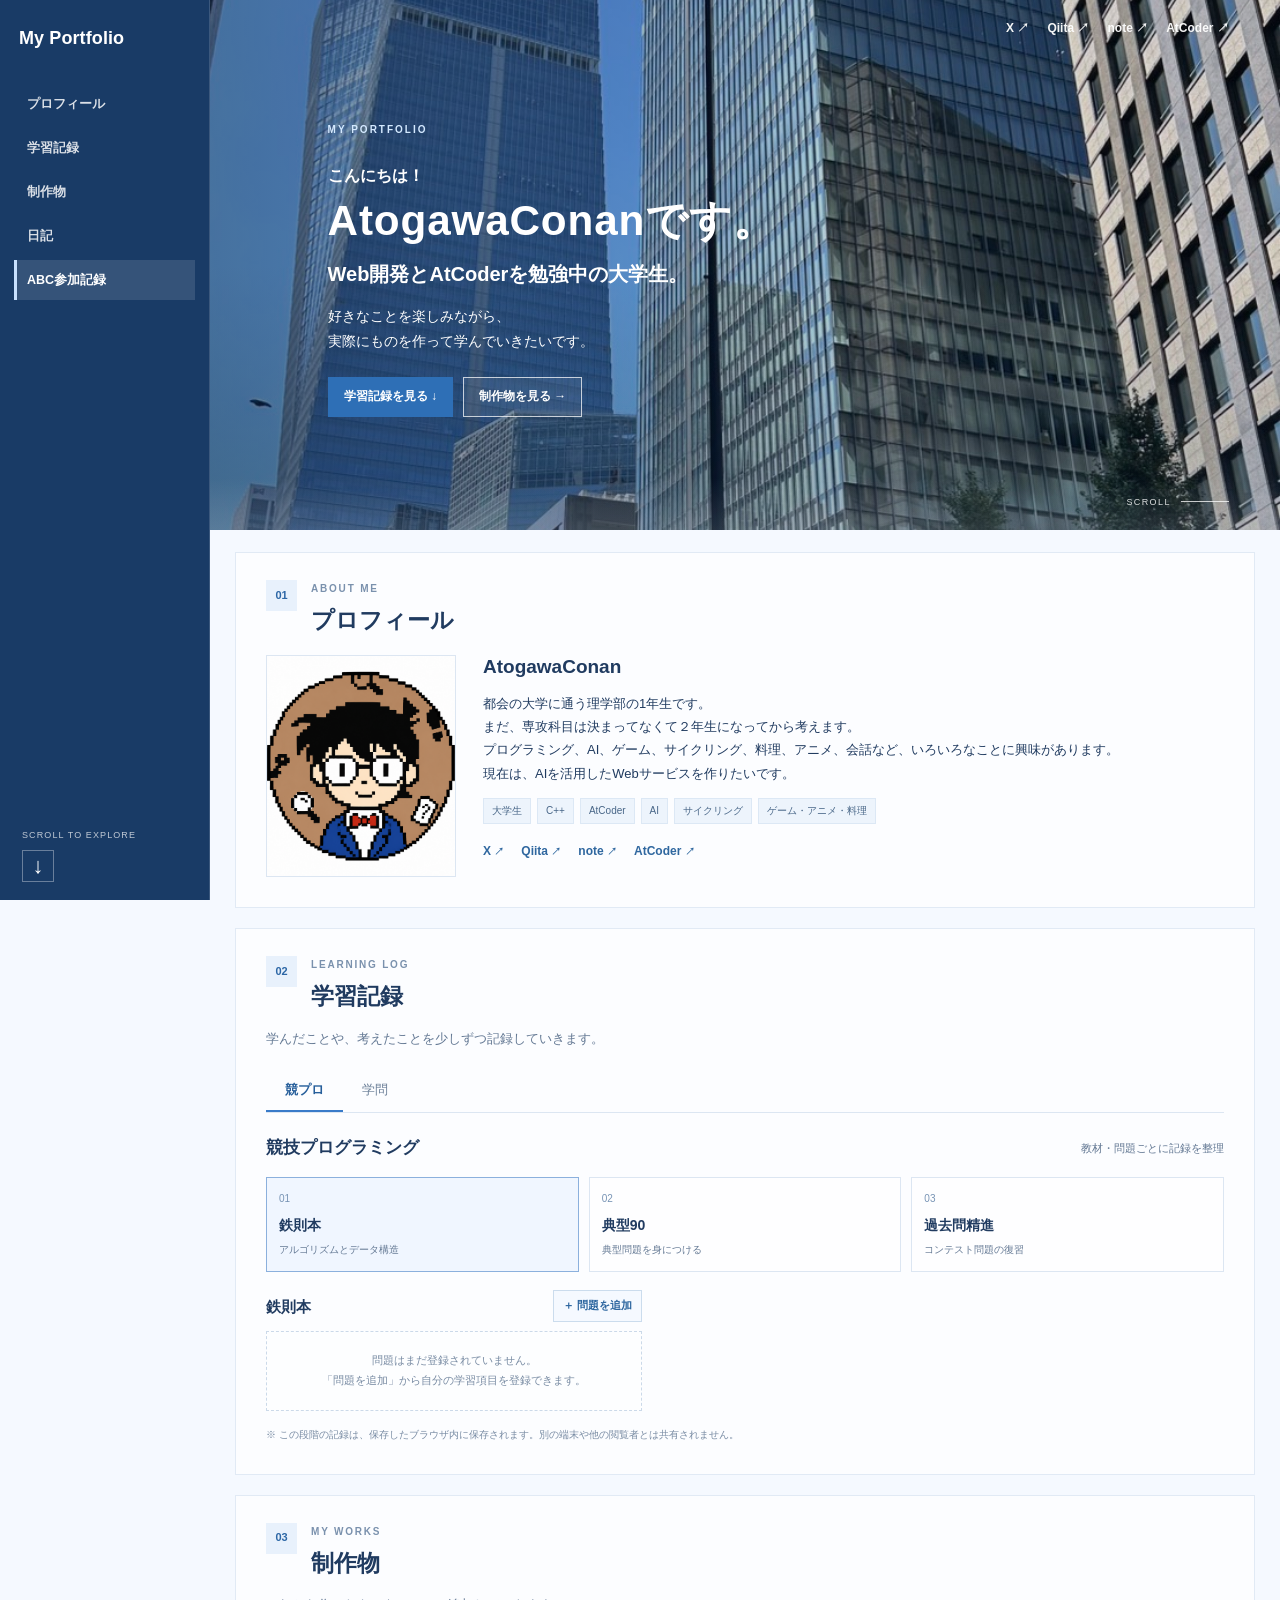
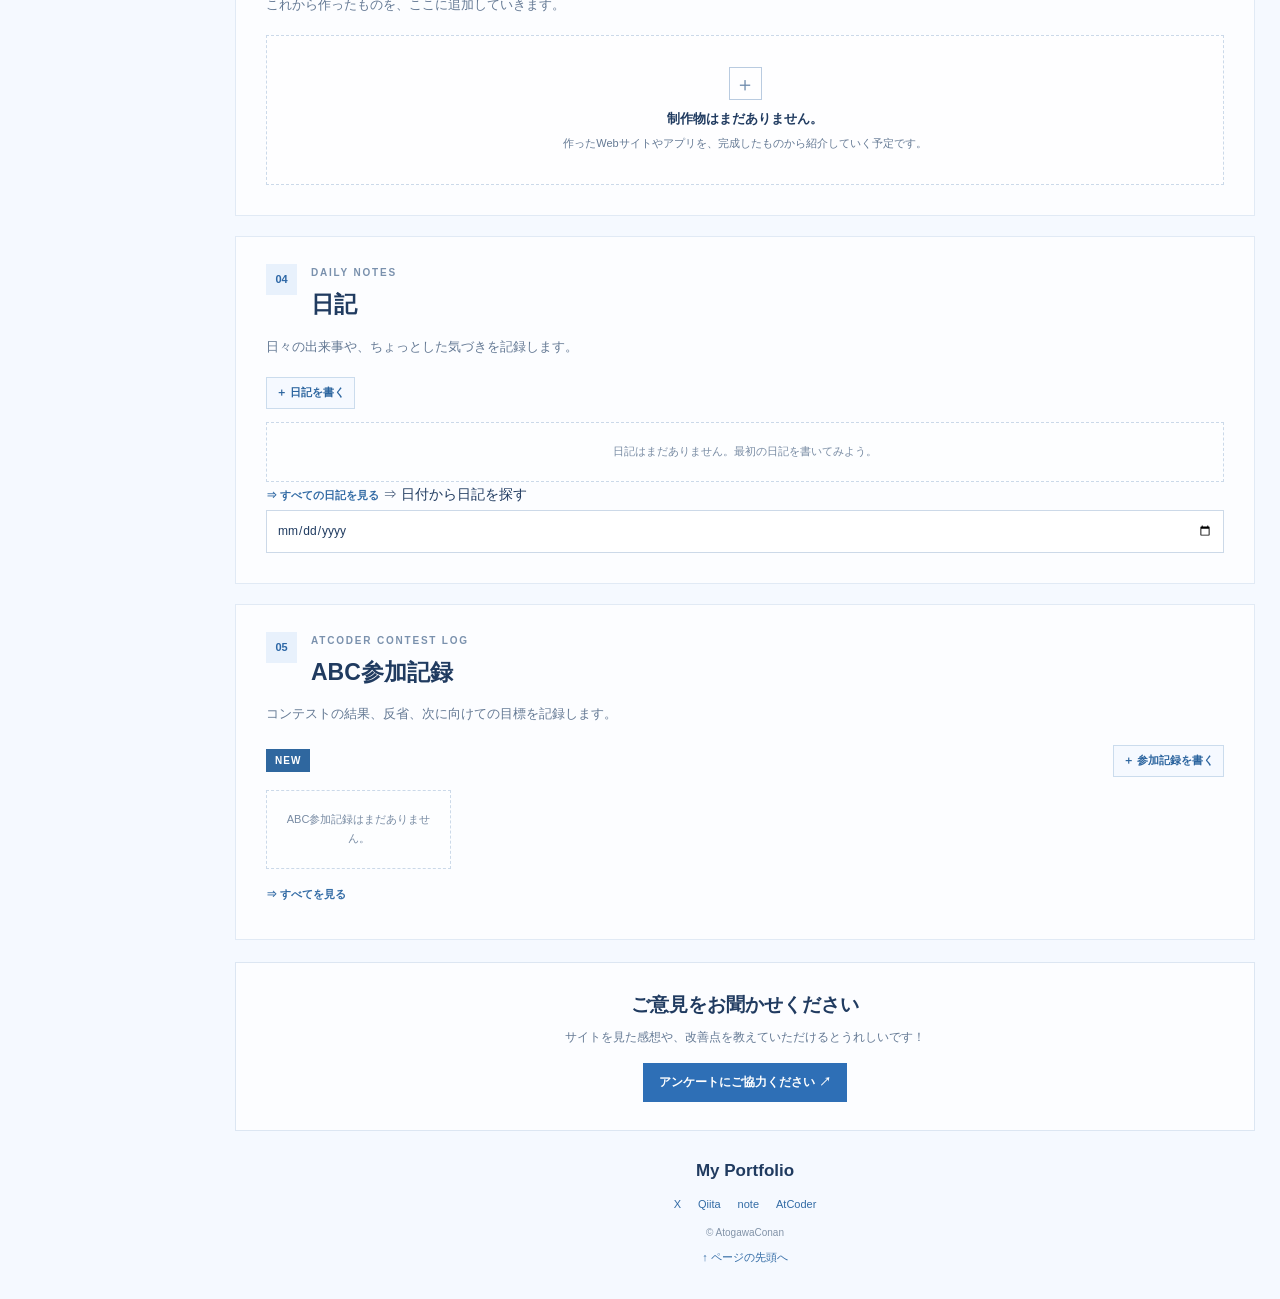
==== index.html @ 3272165d "Refactor diary section in index.html" ====
<!DOCTYPE html>
<html lang="ja">
<head>
  <meta charset="UTF-8">
  <meta name="viewport" content="width=device-width, initial-scale=1.0">
  <meta name="theme-color" content="#F5F9FF">
  <meta name="description" content="Web開発とAtCoderを勉強中の大学生のポートフォリオ・学習記録サイトです。">
  <title>AtogawaConan | Portfolio</title>
  <link rel="stylesheet" href="style.css">
</head>
<body>
  <div class="page-transition" aria-hidden="true"></div>

  <aside class="sidebar" aria-label="サイト目次">
    <a class="logo" href="#top">My Portfolio</a>
    <nav class="side-nav">
      <a class="nav-link active" href="#profile">プロフィール</a>
      <a class="nav-link" href="#learning">学習記録</a>
      <a class="nav-link" href="#works">制作物</a>
      <a class="nav-link" href="#diary">日記</a>
      <a class="nav-link" href="#abc">ABC参加記録</a>
    </nav>
    <div class="sidebar-bottom"><span>SCROLL TO EXPLORE</span><a href="#profile" aria-label="下へ移動">↓</a></div>
  </aside>

  <header class="hero" id="top">
    <div class="hero-top-links" aria-label="外部リンク">
      <a href="https://x.com/AtogawaConan000" target="_blank" rel="noopener noreferrer">X ↗</a>
      <a href="https://qiita.com/AtogawaConan" target="_blank" rel="noopener noreferrer">Qiita ↗</a>
      <a href="https://note.com/lucky_flea3807" target="_blank" rel="noopener noreferrer">note ↗</a>
      <a href="https://atcoder.jp/" target="_blank" rel="noopener noreferrer">AtCoder ↗</a>
    </div>
    <div class="hero-content">
      <p class="greeting">MY PORTFOLIO</p>
      <p class="hero-welcome">こんにちは！</p>
      <h1>AtogawaConanです。</h1>
      <h2>Web開発とAtCoderを勉強中の大学生。</h2>
      <p class="intro">好きなことを楽しみながら、<br>実際にものを作って学んでいきたいです。</p>
      <div class="hero-buttons">
        <a class="button button-primary" href="#learning">学習記録を見る ↓</a>
        <a class="button button-outline" href="#works">制作物を見る →</a>
      </div>
    </div>
    <a class="scroll-cue" href="#profile"><span>SCROLL</span><span class="scroll-line"></span></a>
  </header>

  <main class="main-content">
    <section class="section profile-section reveal" id="profile">
      <div class="section-heading"><span class="section-number">01</span><div><p class="eyebrow">ABOUT ME</p><h2>プロフィール</h2></div></div>
      <div class="profile-layout">
        <div class="profile-photo"><img src="profile.png" alt="プロフィール写真" onerror="this.parentElement.classList.add('image-missing'); this.style.display='none'"><span class="photo-fallback">PROFILE</span></div>
        <div class="profile-content">
          <h3>AtogawaConan</h3>
          <p>都会の大学に通う理学部の1年生です。<br>まだ、専攻科目は決まってなくて２年生になってから考えます。<br>プログラミング、AI、ゲーム、サイクリング、料理、アニメ、会話など、いろいろなことに興味があります。<br>現在は、AIを活用したWebサービスを作りたいです。</p>
          <div class="tags"><span>大学生</span><span>C++</span><span>AtCoder</span><span>AI</span><span>サイクリング</span><span>ゲーム・アニメ・料理</span></div>
          <div class="social-links">
            <a href="https://x.com/AtogawaConan000" target="_blank" rel="noopener noreferrer">X <span>↗</span></a>
            <a href="https://qiita.com/AtogawaConan" target="_blank" rel="noopener noreferrer">Qiita <span>↗</span></a>
            <a href="https://note.com/lucky_flea3807" target="_blank" rel="noopener noreferrer">note <span>↗</span></a>
            <a href="https://atcoder.jp/" target="_blank" rel="noopener noreferrer">AtCoder <span>↗</span></a>
          </div>
        </div>
      </div>
    </section>

    <section class="section reveal" id="learning">
      <div class="section-heading"><span class="section-number">02</span><div><p class="eyebrow">LEARNING LOG</p><h2>学習記録</h2></div></div>
      <p class="section-lead">学んだことや、考えたことを少しずつ記録していきます。</p>
      <div class="learning-switch" role="tablist" aria-label="学習分野">
        <button class="switch-button active" data-learning-tab="competitive" role="tab" aria-selected="true">競プロ</button>
        <button class="switch-button" data-learning-tab="academic" role="tab" aria-selected="false">学問</button>
      </div>
      <div class="learning-panel" id="competitive-panel">
        <div class="subheading-row"><h3>競技プログラミング</h3><p>教材・問題ごとに記録を整理</p></div>
        <div class="resource-grid">
          <button class="resource-button active" data-resource="鉄則本"><span>01</span><strong>鉄則本</strong><small>アルゴリズムとデータ構造</small></button>
          <button class="resource-button" data-resource="典型90"><span>02</span><strong>典型90</strong><small>典型問題を身につける</small></button>
          <button class="resource-button" data-resource="過去問精進"><span>03</span><strong>過去問精進</strong><small>コンテスト問題の復習</small></button>
        </div>
        <div class="record-workspace">
          <div class="record-list-column"><div class="subheading-row compact"><h4 id="resource-title">鉄則本</h4><button class="small-button" id="add-problem">＋ 問題を追加</button></div><div id="problem-list" class="problem-list"><p class="empty-state">問題はまだ登録されていません。<br>「問題を追加」から自分の学習項目を登録できます。</p></div></div>
          <form id="problem-form" class="editor-form hidden">
            <h4>問題・学習項目を登録</h4>
            <label>問題名・単元名<input name="title" required placeholder="例：A - Frog 1"></label>
            <label>問題文のURL<input name="url" type="url" placeholder="https://..."></label>
            <div class="form-actions"><button type="submit" class="button button-primary">登録</button><button type="button" class="button button-muted" id="cancel-problem">キャンセル</button></div>
          </form>
          <form id="study-editor" class="study-editor hidden">
            <div class="editor-title-row"><div><p class="eyebrow">STUDY NOTE</p><h4 id="study-title">学習記録</h4></div><button type="button" class="text-button" id="delete-study">この項目を削除</button></div>
            <label>取り組み状況<select id="study-status"><option>未着手</option><option>学習中</option><option>解けた</option><option>復習したい</option></select></label>
            <label>問題文リンク<input id="study-url" type="url" placeholder="https://..."></label>
            <label>自分のコード<textarea id="study-code" rows="5" placeholder="自分で書いたコードを貼り付け"></textarea></label>
            <label>参考コード<textarea id="study-reference" rows="5" placeholder="解説・参考にしたコード"></textarea></label>
            <label>考え方・解法に至るまで<textarea id="study-thinking" rows="3" placeholder="最初に何を考えたか、どこで詰まったか"></textarea></label>
            <label>学んだこと・重要ポイント<textarea id="study-learning" rows="3" placeholder="なぜこの解法でよいか、計算量、使った知識など"></textarea></label>
            <label>次回の復習メモ<textarea id="study-review" rows="2" placeholder="次に解くときに確認したいこと"></textarea></label>
            <button class="button button-primary" type="submit">学習記録を保存</button><p class="save-note" id="study-save-note" aria-live="polite"></p>
          </form>
        </div>
      </div>
      <div class="learning-panel hidden" id="academic-panel">
        <div class="subheading-row"><h3>大学の学問</h3><p>授業・単元・自分のノートを整理</p></div>
        <form id="subject-form" class="inline-add"><input name="subject" required placeholder="科目・単元名を追加（例：微分積分）"><button class="small-button" type="submit">＋ 追加</button></form>
        <div id="subject-list" class="subject-list"><p class="empty-state">科目や単元はまだ登録されていません。</p></div>
        <form id="subject-editor" class="study-editor hidden">
          <div class="editor-title-row"><h4 id="subject-editor-title">授業ノート</h4><button type="button" class="text-button" id="delete-subject">この単元を削除</button></div>
          <label>重要ポイント<textarea id="subject-points" rows="4" placeholder="授業で重要だったこと"></textarea></label>
          <label>自分のノート・理解した内容<textarea id="subject-notes" rows="6" placeholder="自分の言葉でまとめる"></textarea></label>
          <label>疑問点・あとで調べること<textarea id="subject-questions" rows="3" placeholder="まだ理解できていないこと"></textarea></label>
          <label>例題・練習問題<textarea id="subject-examples" rows="3" placeholder="例題や解き方のメモ"></textarea></label>
          <button class="button button-primary" type="submit">ノートを保存</button><p class="save-note" id="subject-save-note" aria-live="polite"></p>
        </form>
      </div>
      <p class="storage-note">※ この段階の記録は、保存したブラウザ内に保存されます。別の端末や他の閲覧者とは共有されません。</p>
    </section>

    <section class="section reveal" id="works">
      <div class="section-heading"><span class="section-number">03</span><div><p class="eyebrow">MY WORKS</p><h2>制作物</h2></div></div>
      <p class="section-lead">これから作ったものを、ここに追加していきます。</p>
      <div class="works-empty"><span class="empty-mark">＋</span><p>制作物はまだありません。</p><small>作ったWebサイトやアプリを、完成したものから紹介していく予定です。</small></div>
    </section>
        

    <section class="section reveal" id="diary">
  <div class="section-heading">
    <span class="section-number">04</span>
    <div>
      <p class="eyebrow">DAILY NOTES</p>
      <h2>日記</h2>
    </div>
  </div>

  <p class="section-lead">
    日々の出来事や、ちょっとした気づきを記録します。
  </p>

  <!-- 日記を追加 -->
  <div class="section-tools diary-tools">
    <button class="small-button" id="new-diary">＋ 日記を書く</button>
  </div>

  <!-- 日記5件を縦に表示 -->
  <div id="diary-featured" class="diary-list">
    <p class="empty-state">
      日記はまだありません。最初の日記を書いてみよう。
    </p>
  </div>

  <!-- 日記の一覧・日付検索 -->
  <div class="diary-bottom-links">
    <button class="text-button" id="show-all-diary">
      ⇒ すべての日記を見る
    </button>

    <label class="diary-date-search">
      <span>⇒ 日付から日記を探す</span>
      <input
        type="date"
        id="diary-date-picker"
        aria-label="日付から日記を探す"
      >
    </label>
  </div>

  <!-- 一覧のページ切り替え -->
  <div class="pagination hidden" id="diary-pagination">
    <button class="small-button" data-page-prev="diary">
      ← 前へ
    </button>
    <span id="diary-page-label">1 / 1</span>
    <button class="small-button" data-page-next="diary">
      次へ →
    </button>
  </div>

  <!-- 日記の追加・編集フォーム -->
  <form id="diary-form" class="entry-form hidden">
    <div class="editor-title-row">
      <h3 id="diary-form-heading">日記を書く</h3>
      <button type="button" class="text-button" id="cancel-diary">
        閉じる
      </button>
    </div>

    <label>
      タイトル
      <input name="title" required maxlength="100" placeholder="日記のタイトル">
    </label>

    <label>
      日付
      <input name="date" type="date" required>
    </label>

    <label>
      ひとこと・本文
      <textarea name="body" rows="5" required placeholder="今日あったこと、思ったことなど"></textarea>
    </label>

    <label>
      写真URL（任意）
      <input name="image" type="url" placeholder="画像URLを貼り付け">
    </label>

    <label>
      または写真ファイルを選択
      <input name="imageFile" type="file" accept="image/*">
      <small class="field-help">
        写真は1MB以下を推奨します。
      </small>
    </label>

    <div class="form-actions">
      <button type="submit" class="button button-primary">保存する</button>
      <button type="button" class="button button-muted" id="delete-diary">削除</button>
    </div>
  </form>

  <!-- 日記の詳細 -->
  <article id="diary-detail" class="entry-detail hidden">
    <div class="detail-top">
      <button class="text-button" id="back-to-diaries">
        ← 一覧に戻る
      </button>
      <span id="diary-detail-date"></span>
    </div>

    <h3 id="diary-detail-title"></h3>

    <img
      id="diary-detail-image"
      class="detail-image hidden"
      alt="日記の写真"
    >

    <p id="diary-detail-body" class="detail-body"></p>

    <div class="detail-navigation">
      <button class="small-button" id="diary-prev">← 前の日記</button>
      <button class="small-button" id="edit-diary">編集する</button>
      <button class="small-button" id="diary-next">次の日記 →</button>
    </div>
  </article>
</section>

    <section class="section reveal" id="abc">
      <div class="section-heading"><span class="section-number">05</span><div><p class="eyebrow">ATCODER CONTEST LOG</p><h2>ABC参加記録</h2></div></div>
      <p class="section-lead">コンテストの結果、反省、次に向けての目標を記録します。</p>
      <div class="section-tools"><span class="new-label">NEW</span><button class="small-button" id="new-abc">＋ 参加記録を書く</button></div>
      <div id="abc-featured" class="abc-strip"><p class="empty-state">ABC参加記録はまだありません。</p></div>
      <div class="list-footer"><button class="text-button" id="show-all-abc">⇒ すべてを見る</button><div class="pagination hidden" id="abc-pagination"><button class="small-button" data-page-prev="abc">← 前へ</button><span id="abc-page-label">1 / 1</span><button class="small-button" data-page-next="abc">次へ →</button></div></div>
      <form id="abc-form" class="entry-form hidden">
        <div class="editor-title-row"><h3 id="abc-form-heading">ABC参加記録を書く</h3><button type="button" class="text-button" id="cancel-abc">閉じる</button></div>
        <label>コンテスト名<input name="title" required placeholder="例：AtCoder Beginner Contest XXX"></label>
        <label>参加日<input name="date" type="date" required></label>
        <div class="form-row"><label>解けた問題数<input name="solved" type="number" min="0" max="10" placeholder="例：3"></label><label>パフォーマンス・レートなど<input name="result" placeholder="例：パフォーマンス、レート"></label></div>
        <label>できたこと・結果<textarea name="good" rows="3" placeholder="解けた問題、よかった点など"></textarea></label>
        <label>反省・詰まったところ<textarea name="reflection" rows="3" placeholder="原因や次に改善したいこと"></textarea></label>
        <label>次回の目標<textarea name="goal" rows="2" placeholder="次のコンテストで意識すること"></textarea></label>
        <div class="form-actions"><button type="submit" class="button button-primary">保存する</button><button type="button" class="button button-muted" id="delete-abc">削除</button></div>
      </form>
      <article id="abc-detail" class="entry-detail hidden"><div class="detail-top"><button class="text-button" id="back-to-abc">← 一覧に戻る</button><span id="abc-detail-date"></span></div><h3 id="abc-detail-title"></h3><p id="abc-detail-result" class="result-line"></p><div class="detail-section"><h4>できたこと・結果</h4><p id="abc-detail-good"></p></div><div class="detail-section"><h4>反省・詰まったところ</h4><p id="abc-detail-reflection"></p></div><div class="detail-section"><h4>次回の目標</h4><p id="abc-detail-goal"></p></div><div class="detail-navigation"><button class="small-button" id="abc-prev">← 前の記録</button><button class="small-button" id="edit-abc">編集する</button><button class="small-button" id="abc-next">次の記録 →</button></div></article>
    </section>

    <section class="survey-section reveal">
      <h2>ご意見をお聞かせください</h2>
      <p>サイトを見た感想や、改善点を教えていただけるとうれしいです！</p>
      <a href="https://docs.google.com/forms/d/e/1FAIpQLSdqUwJG3KHhPEpXQrrQN3BghjyvZuZqhPfHjVuIur-XScbzLA/viewform?usp=dialog" target="_blank" rel="noopener noreferrer" class="button button-primary">アンケートにご協力ください ↗</a>
    </section>
    <footer class="footer">
      <p class="footer-logo">My Portfolio</p>
      <div class="footer-links"><a href="https://x.com/AtogawaConan000" target="_blank" rel="noopener noreferrer">X</a><a href="https://qiita.com/AtogawaConan" target="_blank" rel="noopener noreferrer">Qiita</a><a href="https://note.com/lucky_flea3807" target="_blank" rel="noopener noreferrer">note</a><a href="https://atcoder.jp/" target="_blank" rel="noopener noreferrer">AtCoder</a></div>
      <p class="copyright">© AtogawaConan</p><a class="back-to-top" href="#top">↑ ページの先頭へ</a>
    </footer>
  </main>

  <script>
    const $ = (selector) => document.querySelector(selector);
    const $$ = (selector) => [...document.querySelectorAll(selector)];
    const STORAGE_KEY = 'atogawaPortfolioData_v1';
    const today = () => new Date().toLocaleDateString('sv-SE');
    const blankData = () => ({ diaries: [], abc: [], problems: { '鉄則本': [], '典型90': [], '過去問精進': [] }, subjects: [] });
    let data;
    try { data = { ...blankData(), ...JSON.parse(localStorage.getItem(STORAGE_KEY) || '{}') }; }
    catch { data = blankData(); }
    data.problems ||= blankData().problems;
    ['鉄則本','典型90','過去問精進'].forEach(k => data.problems[k] ||= []);
    const persist = () => { try { localStorage.setItem(STORAGE_KEY, JSON.stringify(data)); return true; } catch (error) { console.error(error); throw error; } };
    const escapeHtml = (value='') => String(value).replace(/[&<>"']/g, c => ({'&':'&amp;','<':'&lt;','>':'&gt;','"':'&quot;',"'":'&#39;'}[c]));
    const dateLabel = d => d ? d.replaceAll('-', '.') : '';
    const makeId = () => (crypto.randomUUID ? crypto.randomUUID() : `${Date.now()}-${Math.random().toString(16).slice(2)}`);

    // Sidebar scroll tracking and subtle reveal animation
    window.addEventListener('load', () => document.body.classList.add('page-loaded'));
    const navLinks = $$('.nav-link');
        const navSections = navLinks.map(a => $(a.getAttribute('href'))).filter(Boolean);
    if ('IntersectionObserver' in window) {
      const navObserver = new IntersectionObserver(entries => entries.forEach(entry => {
        if (entry.isIntersecting) navLinks.forEach(a => a.classList.toggle('active', a.getAttribute('href') === `#${entry.target.id}`));
      }), { rootMargin: '-28% 0px -60% 0px' });
      navSections.forEach(section => navObserver.observe(section));
      const revealObserver = new IntersectionObserver((entries, observer) => entries.forEach(entry => {
        if (entry.isIntersecting) { entry.target.classList.add('visible'); observer.unobserve(entry.target); }
      }), { threshold: .06, rootMargin: '0px 0px -20px 0px' });
      $$('.reveal').forEach(el => revealObserver.observe(el));
    } else $$('.reveal').forEach(el => el.classList.add('visible'));

    // Study tabs
    let currentResource = '鉄則本';
    let currentProblemId = null;
    let currentSubjectId = null;
    $$('[data-learning-tab]').forEach(button => button.addEventListener('click', () => {
      $$('[data-learning-tab]').forEach(b => { b.classList.toggle('active', b === button); b.setAttribute('aria-selected', String(b === button)); });
      $('#competitive-panel').classList.toggle('hidden', button.dataset.learningTab !== 'competitive');
      $('#academic-panel').classList.toggle('hidden', button.dataset.learningTab !== 'academic');
    }));
    $$('[data-resource]').forEach(button => button.addEventListener('click', () => {
      currentResource = button.dataset.resource;
      $$('[data-resource]').forEach(b => b.classList.toggle('active', b === button));
      $('#resource-title').textContent = currentResource;
      currentProblemId = null; $('#study-editor').classList.add('hidden'); renderProblems();
    }));
    function renderProblems() {
      const list = $('#problem-list'); const items = data.problems[currentResource] || [];
      list.innerHTML = items.length ? items.map(p => `<button class="problem-item" data-problem-id="${escapeHtml(p.id)}"><span><strong>${escapeHtml(p.title)}</strong><small>${escapeHtml(p.status || '未着手')}</small></span><span>→</span></button>`).join('') : '<p class="empty-state">問題はまだ登録されていません。<br>「問題を追加」から自分の学習項目を登録できます。</p>';
      $$('[data-problem-id]').forEach(b => b.addEventListener('click', () => openProblem(b.dataset.problemId)));
    }
    $('#add-problem').addEventListener('click', () => { $('#problem-form').classList.remove('hidden'); $('#problem-form').elements.title.focus(); });
    $('#cancel-problem').addEventListener('click', () => $('#problem-form').classList.add('hidden'));
    $('#problem-form').addEventListener('submit', e => {
      e.preventDefault(); const f = new FormData(e.currentTarget);
      const p = { id: makeId(), title: f.get('title').trim(), url: f.get('url').trim(), status: '未着手', code: '', reference: '', thinking: '', learning: '', review: '' };
      data.problems[currentResource].push(p); persist(); e.currentTarget.reset(); e.currentTarget.classList.add('hidden'); renderProblems(); openProblem(p.id);
    });
    function openProblem(id) {
      const p = (data.problems[currentResource] || []).find(x => x.id === id); if (!p) return;
      currentProblemId = id; $('#study-editor').classList.remove('hidden'); $('#study-title').textContent = p.title;
      $('#study-status').value = p.status || '未着手'; $('#study-url').value = p.url || ''; $('#study-code').value = p.code || ''; $('#study-reference').value = p.reference || ''; $('#study-thinking').value = p.thinking || ''; $('#study-learning').value = p.learning || ''; $('#study-review').value = p.review || ''; $('#study-save-note').textContent = '';
      $('#study-editor').scrollIntoView({ behavior: 'smooth', block: 'nearest' });
    }
    $('#study-editor').addEventListener('submit', e => {
      e.preventDefault(); const p = (data.problems[currentResource] || []).find(x => x.id === currentProblemId); if (!p) return;
      Object.assign(p, { status: $('#study-status').value, url: $('#study-url').value.trim(), code: $('#study-code').value, reference: $('#study-reference').value, thinking: $('#study-thinking').value, learning: $('#study-learning').value, review: $('#study-review').value });
      persist(); renderProblems(); $('#study-save-note').textContent = 'このブラウザに保存しました。';
    });
    $('#delete-study').addEventListener('click', () => { if (!currentProblemId || !confirm('この問題と学習記録を削除しますか？')) return; data.problems[currentResource] = data.problems[currentResource].filter(p => p.id !== currentProblemId); currentProblemId = null; persist(); renderProblems(); $('#study-editor').classList.add('hidden'); });

    // University subjects
    function renderSubjects() {
      $('#subject-list').innerHTML = data.subjects.length ? data.subjects.map(s => `<button class="problem-item" data-subject-id="${escapeHtml(s.id)}"><span><strong>${escapeHtml(s.title)}</strong><small>授業ノート</small></span><span>→</span></button>`).join('') : '<p class="empty-state">科目や単元はまだ登録されていません。</p>';
      $$('[data-subject-id]').forEach(b => b.addEventListener('click', () => openSubject(b.dataset.subjectId)));
    }
    $('#subject-form').addEventListener('submit', e => { e.preventDefault(); const title = new FormData(e.currentTarget).get('subject').trim(); if (!title) return; const s = { id: makeId(), title, points: '', notes: '', questions: '', examples: '' }; data.subjects.push(s); persist(); e.currentTarget.reset(); renderSubjects(); openSubject(s.id); });
    function openSubject(id) { const s = data.subjects.find(x => x.id === id); if (!s) return; currentSubjectId = id; $('#subject-editor').classList.remove('hidden'); $('#subject-editor-title').textContent = s.title; $('#subject-points').value = s.points || ''; $('#subject-notes').value = s.notes || ''; $('#subject-questions').value = s.questions || ''; $('#subject-examples').value = s.examples || ''; $('#subject-save-note').textContent = ''; }
    $('#subject-editor').addEventListener('submit', e => { e.preventDefault(); const s = data.subjects.find(x => x.id === currentSubjectId); if (!s) return; Object.assign(s, { points: $('#subject-points').value, notes: $('#subject-notes').value, questions: $('#subject-questions').value, examples: $('#subject-examples').value }); persist(); $('#subject-save-note').textContent = 'このブラウザに保存しました。'; });
    $('#delete-subject').addEventListener('click', () => { if (!currentSubjectId || !confirm('この単元を削除しますか？')) return; data.subjects = data.subjects.filter(s => s.id !== currentSubjectId); currentSubjectId = null; persist(); renderSubjects(); $('#subject-editor').classList.add('hidden'); });

    // Diary: latest five, all-items list paged by 20, detail and previous/next
    let diaryPage = 1, diaryModeAll = false, activeDiaryId = null, editingDiaryId = null;
    const sortedDiaries = () => [...data.diaries].sort((a,b) => (b.date || '').localeCompare(a.date || '') || (b.created || 0) - (a.created || 0));
    function renderDiaries() {
      const items = sortedDiaries(); const shown = diaryModeAll ? items.slice((diaryPage-1)*20, diaryPage*20) : items.slice(0,5);
      $('#diary-featured').innerHTML = shown.length ? shown.map(d => `<button class="diary-row" data-diary-id="${escapeHtml(d.id)}"><span class="diary-date">${escapeHtml(dateLabel(d.date))}</span><strong>${escapeHtml(d.title)}</strong><span class="diary-arrow">→</span></button>`).join('') : '<p class="empty-state">日記はまだありません。最初の日記を書いてみよう。</p>';
      $$('[data-diary-id]').forEach(b => b.addEventListener('click', () => openDiary(b.dataset.diaryId)));
      const pages = Math.max(1, Math.ceil(items.length/20)); $('#diary-pagination').classList.toggle('hidden', !diaryModeAll); $('#diary-page-label').textContent = `${diaryPage} / ${pages}`;
      $$('[data-page-prev="diary"],[data-page-next="diary"]').forEach(b => b.disabled = b.hasAttribute('data-page-prev') ? diaryPage <= 1 : diaryPage >= pages);
      $('#show-all-diary').textContent = diaryModeAll ? '⇒ 最新の日記に戻る' : '⇒ すべての日記を見る';
    }
    $('#show-all-diary').addEventListener('click', () => { diaryModeAll = !diaryModeAll; diaryPage = 1; renderDiaries(); });
    $$('[data-page-prev="diary"],[data-page-next="diary"]').forEach(b => b.addEventListener('click', () => { diaryPage += b.hasAttribute('data-page-prev') ? -1 : 1; renderDiaries(); }));
    $('#new-diary').addEventListener('click', () => openDiaryForm()); $('#cancel-diary').addEventListener('click', () => $('#diary-form').classList.add('hidden'));
    function openDiaryForm(item=null) { editingDiaryId = item?.id || null; const f = $('#diary-form'); f.reset(); f.classList.remove('hidden'); f.elements.title.value = item?.title || ''; f.elements.date.value = item?.date || today(); f.elements.body.value = item?.body || ''; f.elements.image.value = item?.image && !item.image.startsWith('data:') ? item.image : ''; f.elements.imageFile.value = ''; $('#diary-form-heading').textContent = item ? '日記を編集' : '日記を書く'; $('#delete-diary').classList.toggle('hidden', !item); f.scrollIntoView({behavior:'smooth',block:'nearest'}); }
    $('#diary-form').addEventListener('submit', async e => {
      e.preventDefault();
      const f = e.currentTarget;
      const fd = new FormData(f);
      const previous = editingDiaryId ? data.diaries.find(d => d.id === editingDiaryId) : null;
      const imageUrl = String(fd.get('image') || '').trim();
      const imageFile = f.elements.imageFile.files[0];
      let image = imageUrl || previous?.image || '';
      if (imageFile) {
        if (imageFile.size > 1024 * 1024) {
          alert('写真ファイルは1MB以下にしてください。');
          return;
        }
        try {
          image = await new Promise((resolve, reject) => {
            const reader = new FileReader();
            reader.onload = () => resolve(String(reader.result));
            reader.onerror = reject;
            reader.readAsDataURL(imageFile);
          });
        } catch {
          alert('写真を読み込めませんでした。別の画像を選んでください。');
          return;
        }
      }
      const item = { id: editingDiaryId || makeId(), title: fd.get('title').trim(), date: fd.get('date'), body: fd.get('body').trim(), image, created: previous?.created || Date.now() };
      if (editingDiaryId) data.diaries = data.diaries.map(d => d.id === editingDiaryId ? {...d,...item} : d);
      else data.diaries.push(item);
      try { persist(); } catch { alert('保存できませんでした。写真を小さくするか、保存データを減らしてください。'); return; }
      f.classList.add('hidden');
      diaryModeAll = false;
      renderDiaries();
      openDiary(item.id);
    });
    $('#delete-diary').addEventListener('click', () => { if (!editingDiaryId || !confirm('この日記を削除しますか？')) return; data.diaries = data.diaries.filter(d => d.id !== editingDiaryId); persist(); $('#diary-form').classList.add('hidden'); $('#diary-detail').classList.add('hidden'); $('#diary-featured').classList.remove('hidden'); renderDiaries(); });
    function openDiary(id) { const d = sortedDiaries().find(x => x.id === id); if (!d) return; activeDiaryId = id; $('#diary-featured').classList.add('hidden'); $('#diary-pagination').classList.add('hidden'); $('#diary-form').classList.add('hidden'); $('#diary-detail').classList.remove('hidden'); $('#diary-detail-date').textContent = dateLabel(d.date); $('#diary-detail-title').textContent = d.title; $('#diary-detail-body').textContent = d.body; const img = $('#diary-detail-image'); if (d.image) { img.src = d.image; img.classList.remove('hidden'); } else { img.removeAttribute('src'); img.classList.add('hidden'); } const all = sortedDiaries(), idx = all.findIndex(x => x.id === id); $('#diary-prev').disabled = idx >= all.length-1; $('#diary-next').disabled = idx <= 0; }
    function closeDiaryDetail() { $('#diary-detail').classList.add('hidden'); $('#diary-featured').classList.remove('hidden'); renderDiaries(); }
    $('#back-to-diaries').addEventListener('click', closeDiaryDetail); $('#edit-diary').addEventListener('click', () => openDiaryForm(sortedDiaries().find(d => d.id === activeDiaryId)));
    $('#diary-prev').addEventListener('click', () => moveDiary(-1)); $('#diary-next').addEventListener('click', () => moveDiary(1));
    function moveDiary(direction) { const all = sortedDiaries(), idx = all.findIndex(x => x.id === activeDiaryId), next = all[idx-direction]; if (next) openDiary(next.id); }
    $('#diary-date-picker').addEventListener('change', e => { if (!e.target.value) return; const match = sortedDiaries().find(d => d.date === e.target.value); if (match) openDiary(match.id); else alert('選択した日付の日記はまだありません。'); });

    // ABC contest reports
    let abcPage = 1, abcModeAll = false, activeAbcId = null, editingAbcId = null;
    const sortedAbc = () => [...data.abc].sort((a,b) => (b.date || '').localeCompare(a.date || '') || (b.created || 0) - (a.created || 0));
    function renderAbc() {
      const items = sortedAbc(); const shown = abcModeAll ? items.slice((abcPage-1)*20, abcPage*20) : items.slice(0,5);
      $('#abc-featured').innerHTML = shown.length ? shown.map(a => `<button class="abc-card" data-abc-id="${escapeHtml(a.id)}"><span class="abc-card-date">${escapeHtml(dateLabel(a.date))}</span><strong>${escapeHtml(a.title)}</strong><span class="abc-card-result">${escapeHtml(a.result || (a.solved !== '' && a.solved != null ? `${a.solved}問 AC` : '参加記録'))}</span><span class="diary-arrow">→</span></button>`).join('') : '<p class="empty-state">ABC参加記録はまだありません。</p>';
      $$('[data-abc-id]').forEach(b => b.addEventListener('click', () => openAbc(b.dataset.abcId)));
      const pages = Math.max(1, Math.ceil(items.length/20)); $('#abc-pagination').classList.toggle('hidden', !abcModeAll); $('#abc-page-label').textContent = `${abcPage} / ${pages}`;
      $$('[data-page-prev="abc"],[data-page-next="abc"]').forEach(b => b.disabled = b.hasAttribute('data-page-prev') ? abcPage <= 1 : abcPage >= pages);
      $('#show-all-abc').textContent = abcModeAll ? '⇒ 最新の記録に戻る' : '⇒ すべてを見る';
    }
    $('#show-all-abc').addEventListener('click', () => { abcModeAll = !abcModeAll; abcPage = 1; renderAbc(); });
    $$('[data-page-prev="abc"],[data-page-next="abc"]').forEach(b => b.addEventListener('click', () => { abcPage += b.hasAttribute('data-page-prev') ? -1 : 1; renderAbc(); }));
    $('#new-abc').addEventListener('click', () => openAbcForm()); $('#cancel-abc').addEventListener('click', () => $('#abc-form').classList.add('hidden'));
    function openAbcForm(item=null) { editingAbcId = item?.id || null; const f = $('#abc-form'); f.reset(); f.classList.remove('hidden'); f.elements.title.value = item?.title || ''; f.elements.date.value = item?.date || today(); f.elements.solved.value = item?.solved ?? ''; f.elements.result.value = item?.result || ''; f.elements.good.value = item?.good || ''; f.elements.reflection.value = item?.reflection || ''; f.elements.goal.value = item?.goal || ''; $('#abc-form-heading').textContent = item ? 'ABC参加記録を編集' : 'ABC参加記録を書く'; $('#delete-abc').classList.toggle('hidden', !item); f.scrollIntoView({behavior:'smooth',block:'nearest'}); }
    $('#abc-form').addEventListener('submit', e => { e.preventDefault(); const f=e.currentTarget, fd=new FormData(f); const item={ id:editingAbcId||makeId(), title:fd.get('title').trim(), date:fd.get('date'), solved:fd.get('solved'), result:fd.get('result').trim(), good:fd.get('good').trim(), reflection:fd.get('reflection').trim(), goal:fd.get('goal').trim(), created:Date.now() }; if(editingAbcId) data.abc=data.abc.map(a=>a.id===editingAbcId?{...a,...item}:a); else data.abc.push(item); persist(); f.classList.add('hidden'); abcModeAll=false; renderAbc(); openAbc(item.id); });
    $('#delete-abc').addEventListener('click', () => { if (!editingAbcId || !confirm('このABC参加記録を削除しますか？')) return; data.abc=data.abc.filter(a=>a.id!==editingAbcId); persist(); $('#abc-form').classList.add('hidden'); $('#abc-detail').classList.add('hidden'); $('#abc-featured').classList.remove('hidden'); renderAbc(); });
    function openAbc(id) { const a=sortedAbc().find(x=>x.id===id); if(!a)return; activeAbcId=id; $('#abc-featured').classList.add('hidden'); $('#abc-pagination').classList.add('hidden'); $('#abc-form').classList.add('hidden'); $('#abc-detail').classList.remove('hidden'); $('#abc-detail-date').textContent=dateLabel(a.date); $('#abc-detail-title').textContent=a.title; $('#abc-detail-result').textContent=[a.solved!==''&&a.solved!=null?`${a.solved}問 AC`:'',a.result].filter(Boolean).join(' ・ '); $('#abc-detail-good').textContent=a.good||'未記入'; $('#abc-detail-reflection').textContent=a.reflection||'未記入'; $('#abc-detail-goal').textContent=a.goal||'未記入'; const all=sortedAbc(),idx=all.findIndex(x=>x.id===id); $('#abc-prev').disabled=idx>=all.length-1; $('#abc-next').disabled=idx<=0; }
    function closeAbcDetail() { $('#abc-detail').classList.add('hidden'); $('#abc-featured').classList.remove('hidden'); renderAbc(); }
    $('#back-to-abc').addEventListener('click', closeAbcDetail); $('#edit-abc').addEventListener('click',()=>openAbcForm(sortedAbc().find(a=>a.id===activeAbcId))); $('#abc-prev').addEventListener('click',()=>moveAbc(-1)); $('#abc-next').addEventListener('click',()=>moveAbc(1));
    function moveAbc(direction) { const all=sortedAbc(),idx=all.findIndex(x=>x.id===activeAbcId),next=all[idx-direction]; if(next)openAbc(next.id); }

    renderProblems(); renderSubjects(); renderDiaries(); renderAbc();
  </script>
</body>
</html>
---- style.css ----
:root {
  --text: #203b60;
  --muted: #647994;
  --blue: #397bc9;
  --blue-dark: #193b66;
  --blue-pale: #F5F9FF;
  --line: #dce6f2;
  --sidebar-width: 210px;
}
* { box-sizing: border-box; }
html { scroll-behavior: smooth; scroll-padding-top: 22px; }
body { margin: 0; color: var(--text); font-family: Arial, "Noto Sans JP", sans-serif; font-size: 14px; line-height: 1.8; background: var(--blue-pale); }
a { color: inherit; text-decoration: none; }
img { display: block; max-width: 100%; }
button, input, textarea, select { font: inherit; }
button { color: inherit; }
button:focus-visible, a:focus-visible, input:focus-visible, textarea:focus-visible, select:focus-visible { outline: 2px solid #719bd0; outline-offset: 3px; }
::selection { color: white; background: #397bc9; }
section[id], header[id] { scroll-margin-top: 24px; }
.hidden { display: none !important; }

/* 左側の固定目次 */
.sidebar { position: fixed; inset: 0 auto 0 0; z-index: 1000; display: flex; flex-direction: column; width: var(--sidebar-width); height: 100vh; height: 100dvh; padding: 22px 14px 18px; overflow-y: auto; color: #fff; background: #193b66; border-right: 1px solid rgba(255,255,255,.15); }
.logo { display: inline-block; margin: 0 5px 30px; color: white; font-size: 18px; font-weight: 800; letter-spacing: .1px; }
.side-nav { display: flex; flex-direction: column; gap: 4px; }
.nav-link { position: relative; display: flex; align-items: center; min-height: 40px; padding: 8px 10px; color: rgba(255,255,255,.84); font-size: 12.5px; font-weight: 600; border-left: 3px solid transparent; transition: background .2s ease, border-color .2s ease; }
.nav-link:hover { color: #fff; background: rgba(255,255,255,.08); }
.nav-link.active { color: #fff; background: rgba(255,255,255,.12); border-left-color: #c8e1ff; }
.sidebar-bottom { margin-top: auto; padding: 18px 8px 0; color: rgba(255,255,255,.72); }
.sidebar-bottom span { display: block; margin-bottom: 7px; font-size: 9px; letter-spacing: 1.1px; }
.sidebar-bottom a { display: inline-flex; align-items: center; justify-content: center; width: 32px; height: 32px; color: white; font-size: 22px; border: 1px solid rgba(255,255,255,.35); }

/* メイン写真 */
.hero { position: relative; display: flex; align-items: center; min-height: 530px; padding: 84px 36px 76px calc(var(--sidebar-width) + clamp(24px, 4vw, 54px)); color: white; background-color: #193c69; background-image: linear-gradient(90deg,rgba(9,28,57,.58),rgba(9,28,57,.17) 70%,rgba(9,28,57,.12)),linear-gradient(0deg,rgba(19,47,82,.22),transparent 50%),url("city.jpg"); background-size: cover; background-position: center 48%; isolation: isolate; }
.hero::after { content: ""; position: absolute; z-index: -1; inset: auto 0 0; height: 52px; background: linear-gradient(to bottom,transparent,rgba(245,249,255,.12)); }
.hero-top-links { position: absolute; top: 18px; right: 4%; display: flex; flex-wrap: wrap; gap: 18px; }
.hero-top-links a { color: white; font-size: 12px; font-weight: 700; opacity: .95; }
.hero-top-links a:hover { text-decoration: underline; text-underline-offset: 4px; }
.hero-content { width: 100%; max-width: 850px; min-width: 0; margin: 0 auto; }
.greeting, .eyebrow { margin: 0 0 6px; font-size: 10px; font-weight: 800; letter-spacing: 2px; }
.greeting { margin-bottom: 23px; color: #d4e9ff; }
.hero-welcome { margin: 0; font-size: 16px; font-weight: 700; }
.hero h1 { margin: 0 0 7px; font-size: clamp(30px,3.3vw,43px); line-height: 1.4; letter-spacing: .02em; overflow-wrap: anywhere; }
.hero h2 { margin: 0 0 13px; font-size: clamp(16px,1.6vw,20px); font-weight: 600; line-height: 1.7; }
.intro { margin: 0 0 23px; font-size: 14px; }
.hero-buttons { display: flex; flex-wrap: wrap; gap: 10px; }
.button { display: inline-flex; align-items: center; justify-content: center; min-height: 38px; padding: 8px 15px; border: 1px solid transparent; cursor: pointer; font-size: 12px; font-weight: 700; transition: background .2s ease, color .2s ease, border-color .2s ease; }
.button-primary { color: white; background: #2e6fb6; border-color: #2e6fb6; }
.button-primary:hover { background: #245c9a; border-color: #245c9a; }
.button-outline { color: white; background: rgba(255,255,255,.07); border-color: rgba(255,255,255,.72); }
.button-outline:hover { background: rgba(255,255,255,.16); }
.button-muted { color: var(--text); background: #edf2f8; border-color: #d6e0ed; }
.scroll-cue { position: absolute; right: 4%; bottom: 20px; display: flex; align-items: center; gap: 10px; color: rgba(255,255,255,.85); font-size: 9px; letter-spacing: 1.4px; }
.scroll-line { display: inline-block; width: 48px; height: 1px; background: rgba(255,255,255,.75); }

/* 本文：写真の下はごく薄い単色の青 */
.main-content { width: min(100% - var(--sidebar-width) - 50px, 1080px); margin: 0 auto 0 calc(var(--sidebar-width) + 25px); padding: 22px 0 0; }
.section { margin: 0 0 20px; padding: 27px 30px 30px; background: rgba(255,255,255,.7); border: 1px solid #e1eaf5; }
.section-heading { display: flex; align-items: flex-start; gap: 14px; margin-bottom: 18px; }
.section-number { display: inline-flex; align-items: center; justify-content: center; flex: 0 0 31px; height: 31px; color: #2d67a6; background: #e8f1fc; font-size: 11px; font-weight: 800; }
.eyebrow { color: #7a91ad; letter-spacing: 1.8px; }
.section-heading h2 { margin: 0; font-size: 23px; line-height: 1.45; font-weight: 750; }
.section-lead { margin: -5px 0 19px; color: var(--muted); font-size: 13px; }
.profile-layout { display: grid; grid-template-columns: 190px minmax(0,1fr); gap: 27px; align-items: start; }
.profile-photo { position: relative; width: 100%; min-height: 170px; background: #e7eff9; border: 1px solid #dce6f2; }
.profile-photo img { position: relative; z-index: 1; width: 100%; height: 220px; object-fit: cover; }
.profile-photo .photo-fallback { display: none; position: absolute; inset: 0; align-items: center; justify-content: center; color: #8aa0bc; font-size: 11px; letter-spacing: 2px; }
.profile-photo.image-missing .photo-fallback { display: flex; }
.profile-content h3 { margin: -5px 0 7px; font-size: 19px; }
.profile-content p { margin: 0 0 13px; font-size: 13px; }
.tags { display: flex; flex-wrap: wrap; gap: 6px; margin-top: 12px; }
.tags span { display: inline-flex; padding: 3px 8px; color: #496788; background: #edf4fc; border: 1px solid #dce8f5; font-size: 10px; }
.social-links { display: flex; flex-wrap: wrap; gap: 8px 17px; margin-top: 17px; }
.social-links a { font-size: 12px; font-weight: 700; color: #2f679f; }
.social-links a:hover { text-decoration: underline; text-underline-offset: 3px; }
.social-links span { font-size: 10px; }

/* 学習記録 */
.learning-switch { display: flex; gap: 0; margin: 0 0 20px; border-bottom: 1px solid var(--line); }
.switch-button { padding: 9px 19px; color: #6b7f98; background: transparent; border: 0; border-bottom: 2px solid transparent; cursor: pointer; font-size: 13px; }
.switch-button.active { color: #275f9b; border-bottom-color: #397bc9; font-weight: 800; }
.subheading-row { display: flex; align-items: center; justify-content: space-between; gap: 12px; margin-bottom: 13px; }
.subheading-row h3 { margin: 0; font-size: 17px; }
.subheading-row p { margin: 0; color: var(--muted); font-size: 11px; }
.subheading-row.compact { margin-bottom: 9px; }
.subheading-row h4 { margin: 0; font-size: 15px; }
.resource-grid { display: grid; grid-template-columns: repeat(3,minmax(0,1fr)); gap: 10px; margin-bottom: 18px; }
.resource-button { display: flex; flex-direction: column; align-items: flex-start; min-height: 92px; padding: 12px; text-align: left; background: rgba(255,255,255,.7); border: 1px solid var(--line); cursor: pointer; }
.resource-button > span { margin-bottom: 5px; color: #7894b5; font-size: 10px; }
.resource-button strong { font-size: 14px; }
.resource-button small { margin-top: 3px; color: var(--muted); font-size: 10px; }
.resource-button.active { background: #f0f6ff; border-color: #8bb0dd; }
.record-workspace { display: grid; grid-template-columns: minmax(200px,.8fr) minmax(0,1.2fr); align-items: start; gap: 17px; }
.record-list-column { min-width: 0; }
.problem-list, .subject-list { display: flex; flex-direction: column; gap: 7px; }
.problem-item { display: flex; align-items: center; justify-content: space-between; gap: 10px; width: 100%; padding: 11px 12px; text-align: left; background: rgba(255,255,255,.85); border: 1px solid var(--line); cursor: pointer; }
.problem-item:hover { background: #f0f6ff; border-color: #b8cce3; }
.problem-item span:first-child { display: flex; flex-direction: column; min-width: 0; }
.problem-item strong { overflow-wrap: anywhere; font-size: 12px; }
.problem-item small { color: var(--muted); font-size: 10px; }
.small-button { display: inline-flex; align-items: center; justify-content: center; min-height: 30px; padding: 5px 9px; color: #2c659f; background: #f5f9ff; border: 1px solid #cbdced; cursor: pointer; font-size: 11px; font-weight: 700; }
.small-button:hover { background: #eaf3ff; }
.small-button:disabled { opacity: .4; cursor: not-allowed; }
.study-editor, .editor-form, .entry-form, .entry-detail { min-width: 0; padding: 18px; background: #fff; border: 1px solid #dbe6f2; }
.study-editor h4, .editor-form h4 { margin: 0 0 13px; font-size: 16px; }
.study-editor label, .editor-form label, .entry-form label { display: flex; flex-direction: column; gap: 5px; margin-bottom: 12px; color: #536a86; font-size: 11px; font-weight: 700; }
input, textarea, select { width: 100%; min-width: 0; padding: 9px 10px; color: var(--text); background: #fff; border: 1px solid #ccd9e8; border-radius: 0; font-size: 12px; font-weight: 400; }
textarea { resize: vertical; line-height: 1.65; }
input::placeholder, textarea::placeholder { color: #9aa9bb; }
.form-actions { display: flex; flex-wrap: wrap; gap: 8px; }
.editor-title-row { display: flex; align-items: flex-start; justify-content: space-between; gap: 12px; margin-bottom: 13px; }
.editor-title-row h3, .editor-title-row h4 { margin: 0; }
.text-button { padding: 4px 0; color: #326ba5; background: transparent; border: 0; cursor: pointer; font-size: 11px; font-weight: 700; }
.text-button:hover { text-decoration: underline; text-underline-offset: 3px; }
.inline-add { display: flex; gap: 8px; margin: 0 0 12px; }
.inline-add input { flex: 1; }
.empty-state { margin: 0; padding: 19px 12px; color: #788ba3; background: rgba(255,255,255,.52); border: 1px dashed #cbd9e9; text-align: center; font-size: 11px; }
.storage-note, .save-note { margin: 15px 0 0; color: #788ba3; font-size: 10px; }
.save-note { min-height: 1em; }

/* 制作物 */
.works-empty { display: flex; flex-direction: column; align-items: center; justify-content: center; min-height: 150px; padding: 25px; text-align: center; border: 1px dashed #cbd9e9; background: rgba(255,255,255,.38); }
.empty-mark { display: inline-flex; align-items: center; justify-content: center; width: 33px; height: 33px; margin-bottom: 7px; color: #6f8bad; border: 1px solid #b9cbe0; font-size: 20px; }
.works-empty p { margin: 0 0 3px; font-size: 13px; font-weight: 700; }
.works-empty small { color: var(--muted); font-size: 11px; }

/* 日記・ABC */
.section-tools { display: flex; align-items: center; justify-content: space-between; gap: 10px; margin: 0 0 13px; }
.date-tool { display: flex; align-items: center; gap: 8px; color: #326ba5; font-size: 11px; font-weight: 700; }
.date-tool input { width: auto; max-width: 145px; padding: 5px 7px; font-size: 11px; }
.diary-list { display: flex; flex-direction: column; gap: 7px; }
.diary-row { display: grid; grid-template-columns: 100px minmax(0,1fr) 20px; align-items: center; gap: 15px; width: 100%; min-height: 56px; padding: 11px 14px; text-align: left; background: rgba(255,255,255,.78); border: 1px solid #dce6f2; cursor: pointer; }
.diary-row:hover { background: #fff; border-color: #9db9d9; }
.diary-date { color: #7187a1; font-size: 11px; font-variant-numeric: tabular-nums; }
.diary-row strong { overflow-wrap: anywhere; font-size: 13px; font-weight: 650; }
.diary-arrow { color: #4d79a9; text-align: right; }
.list-footer { display: flex; align-items: center; justify-content: space-between; gap: 12px; margin-top: 12px; }
.pagination { display: flex; align-items: center; gap: 10px; color: var(--muted); font-size: 10px; }
.new-label { display: inline-flex; align-items: center; min-height: 23px; padding: 2px 9px; color: #fff; background: #2f679f; font-size: 10px; font-weight: 800; letter-spacing: 1px; }
.abc-strip { display: grid; grid-template-columns: repeat(5,minmax(0,1fr)); gap: 8px; }
.abc-card { position: relative; display: flex; flex-direction: column; align-items: flex-start; min-width: 0; min-height: 120px; padding: 11px; text-align: left; background: rgba(255,255,255,.78); border: 1px solid #dce6f2; cursor: pointer; }
.abc-card:hover { background: #fff; border-color: #9db9d9; }
.abc-card-date { color: #7187a1; font-size: 10px; }
.abc-card strong { margin: 8px 0; overflow-wrap: anywhere; font-size: 12px; line-height: 1.5; }
.abc-card-result { margin-top: auto; color: #47719e; font-size: 10px; }
.abc-card .diary-arrow { position: absolute; right: 10px; bottom: 9px; }
.entry-form { margin-top: 18px; }
.entry-form > h3 { margin-top: 0; }
.form-row { display: grid; grid-template-columns: .65fr 1.35fr; gap: 12px; }
.entry-detail { margin-top: 18px; }
.detail-top { display: flex; align-items: center; justify-content: space-between; gap: 12px; color: #7588a0; font-size: 11px; }
.entry-detail > h3 { margin: 10px 0 14px; font-size: 21px; line-height: 1.5; overflow-wrap: anywhere; }
.detail-image { max-width: min(100%,520px); max-height: 400px; margin: 12px 0; object-fit: contain; object-position: left; }
.detail-body, .detail-section p { white-space: pre-wrap; overflow-wrap: anywhere; font-size: 13px; }
.detail-navigation { display: flex; justify-content: space-between; gap: 8px; margin-top: 22px; padding-top: 13px; border-top: 1px solid var(--line); }
.detail-section { padding: 10px 0; border-top: 1px solid #e7edf5; }
.detail-section h4 { margin: 0; font-size: 12px; }
.detail-section p { margin: 5px 0 0; }
.result-line { color: #356b9e; font-size: 12px; font-weight: 700; }

/* アンケート・フッター */
.survey-section { margin: 22px 0 0; padding: 25px 25px 28px; text-align: center; background: rgba(255,255,255,.76); border: 1px solid #dce6f2; }
.survey-section h2 { margin: 0 0 5px; font-size: 19px; }
.survey-section p { margin: 0 0 14px; color: var(--muted); font-size: 12px; }
.footer { padding: 25px 0 30px; text-align: center; }
.footer-logo { margin: 0 0 8px; font-size: 17px; font-weight: 800; }
.footer-links { display: flex; justify-content: center; flex-wrap: wrap; gap: 17px; }
.footer-links a { color: #326ba5; font-size: 11px; }
.copyright { margin: 9px 0 2px; color: #8293a8; font-size: 10px; }
.back-to-top { color: #326ba5; font-size: 11px; }
.reveal { opacity: 0; transform: translateY(10px); transition: opacity .45s ease, transform .45s ease; }
.reveal.visible { opacity: 1; transform: translateY(0); }
.page-transition { position: fixed; inset: 0; z-index: 2000; pointer-events: none; background: #dcecff; transform: scaleY(0); transform-origin: top; }
body:not(.page-loaded) .page-transition { animation: page-in .65s ease forwards; }
@keyframes page-in { 0% { transform: scaleY(1); transform-origin: top; } 100% { transform: scaleY(0); transform-origin: top; } }
@media (max-width: 900px) {
  :root { --sidebar-width: 170px; }
  .sidebar { padding-inline: 10px; }
  .logo { font-size: 15px; }
  .main-content { width: calc(100% - var(--sidebar-width) - 32px); margin-left: calc(var(--sidebar-width) + 16px); }
  .section { padding: 23px 20px 24px; }
  .profile-layout { grid-template-columns: 145px minmax(0,1fr); gap: 18px; }
  .profile-photo img { height: 185px; }
  .record-workspace { grid-template-columns: 1fr; }
  .study-editor { margin-top: 4px; }
  .abc-strip { grid-template-columns: repeat(3,minmax(0,1fr)); }
}
@media (max-width: 640px) {
  :root { --sidebar-width: 0px; }
  .sidebar { position: relative; inset: auto; width: 100%; height: auto; padding: 10px 12px; overflow: visible; }
  .logo { margin: 0 0 9px; font-size: 15px; }
  .side-nav { flex-direction: row; flex-wrap: wrap; gap: 4px; }
  .nav-link { min-height: 30px; padding: 5px 7px; border-left: 0; border-bottom: 2px solid transparent; font-size: 10px; }
  .nav-link.active { border-bottom-color: #c8e1ff; }
  .sidebar-bottom { display: none; }
  .hero { min-height: 420px; padding: 78px 20px 62px; background-position: center; }
  .hero-top-links { top: 13px; right: 16px; left: 16px; justify-content: flex-end; gap: 12px; }
  .hero-top-links a { font-size: 11px; }
  .hero h1 { font-size: clamp(28px,8vw,38px); }
  .hero h2 { font-size: 15px; }
  .main-content { width: auto; margin: 0; padding: 12px 10px 0; }
  .section { margin-bottom: 12px; padding: 20px 14px; }
  .section-heading { gap: 10px; margin-bottom: 14px; }
  .section-heading h2 { font-size: 20px; }
  .profile-layout { grid-template-columns: 1fr; gap: 14px; }
  .profile-photo { width: 125px; min-height: 130px; }
  .profile-photo img { height: 145px; }
  .profile-content p { font-size: 12px; }
  .resource-grid { grid-template-columns: 1fr; gap: 7px; }
  .resource-button { min-height: 65px; }
  .subheading-row { align-items: flex-start; }
  .subheading-row p { max-width: 45%; text-align: right; }
  .diary-row { grid-template-columns: 76px minmax(0,1fr) 15px; gap: 8px; padding: 10px 9px; }
  .diary-row strong { font-size: 12px; }
  .date-tool { gap: 4px; font-size: 10px; }
  .date-tool input { max-width: 125px; }
  .abc-strip { grid-template-columns: repeat(2,minmax(0,1fr)); }
  .abc-card { min-height: 105px; }
  .form-row { grid-template-columns: 1fr; gap: 0; }
  .entry-form, .entry-detail, .study-editor, .editor-form { padding: 13px; }
  .detail-navigation { flex-wrap: wrap; }
  .detail-navigation button { flex: 1; }
  .survey-section { padding: 22px 12px; }
}
@media (prefers-reduced-motion: reduce) {
  html { scroll-behavior: auto; }
  *, *::before, *::after { animation-duration: .01ms !important; transition-duration: .01ms !important; }
  .reveal { opacity: 1; transform: none; }
}

/* 日記の写真入力補足 */
.field-help { color: #788ba3; font-size: 10px; font-weight: 400; line-height: 1.6; }
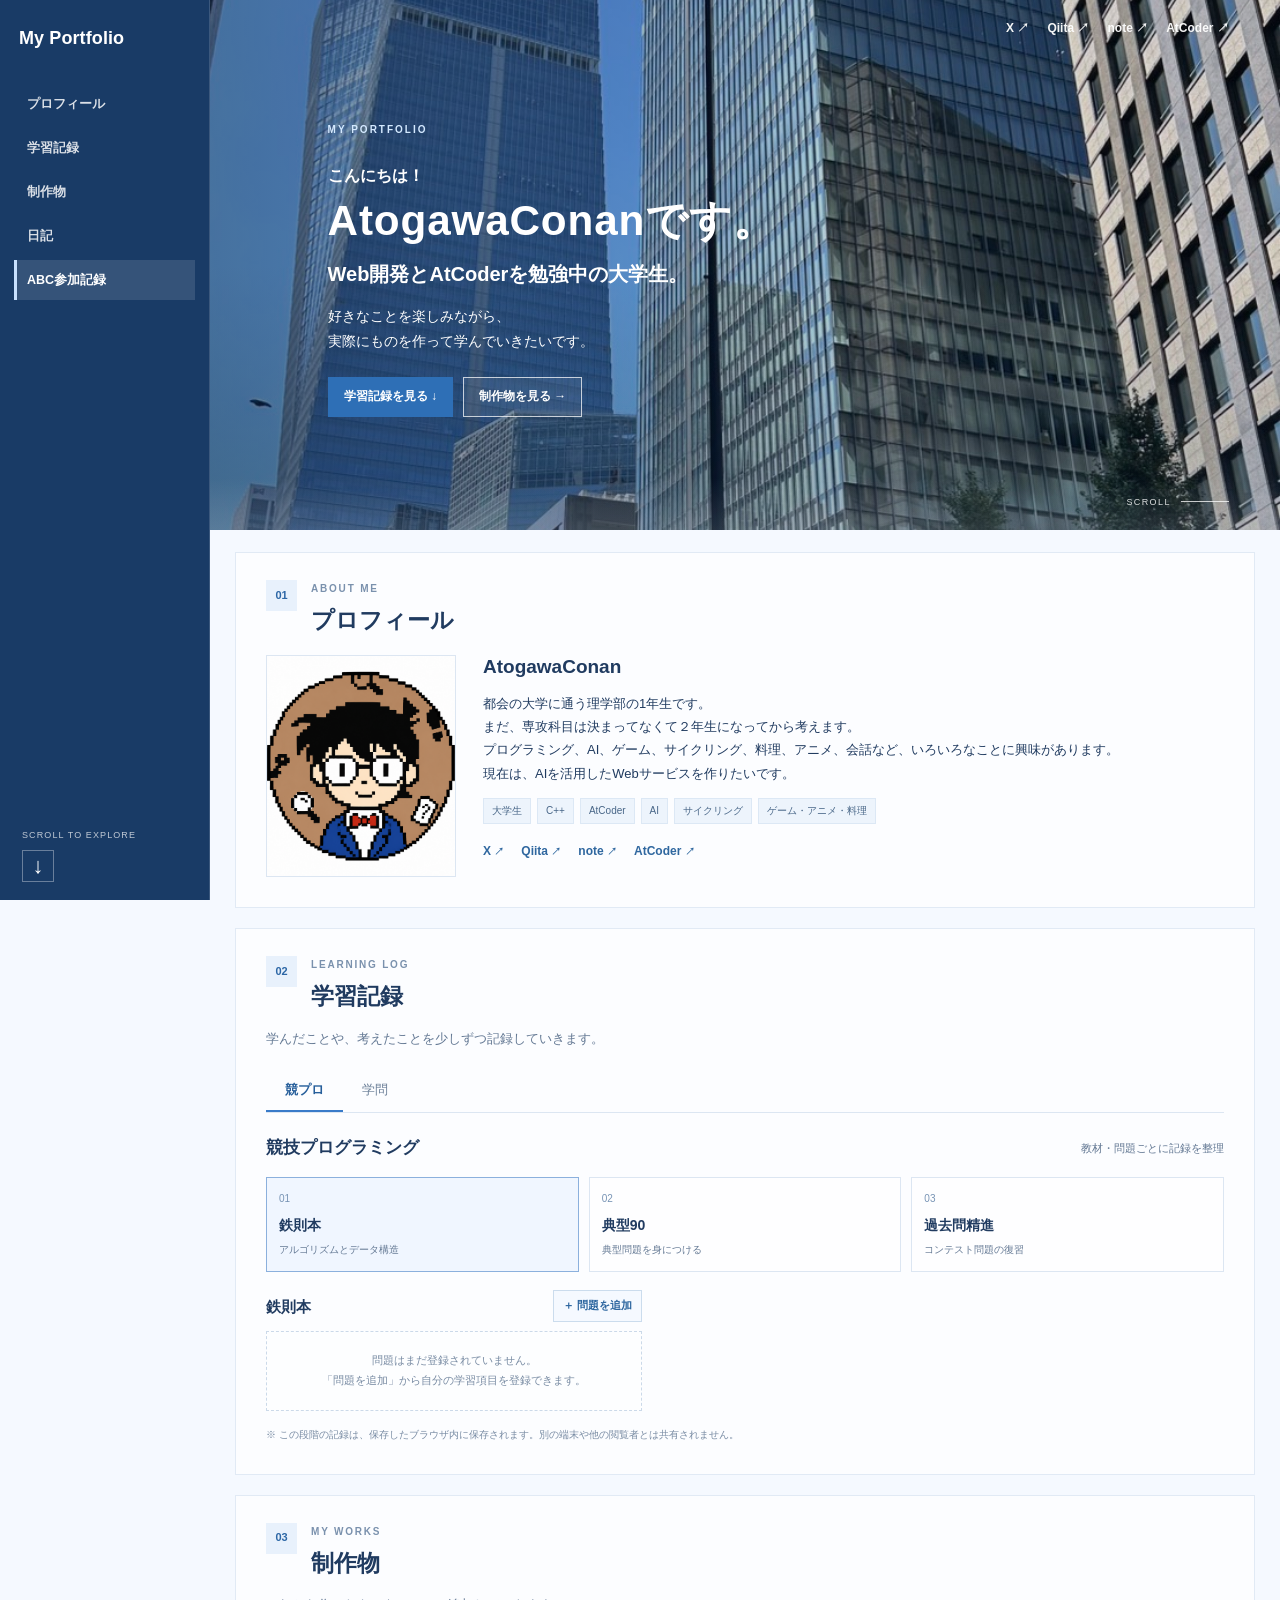
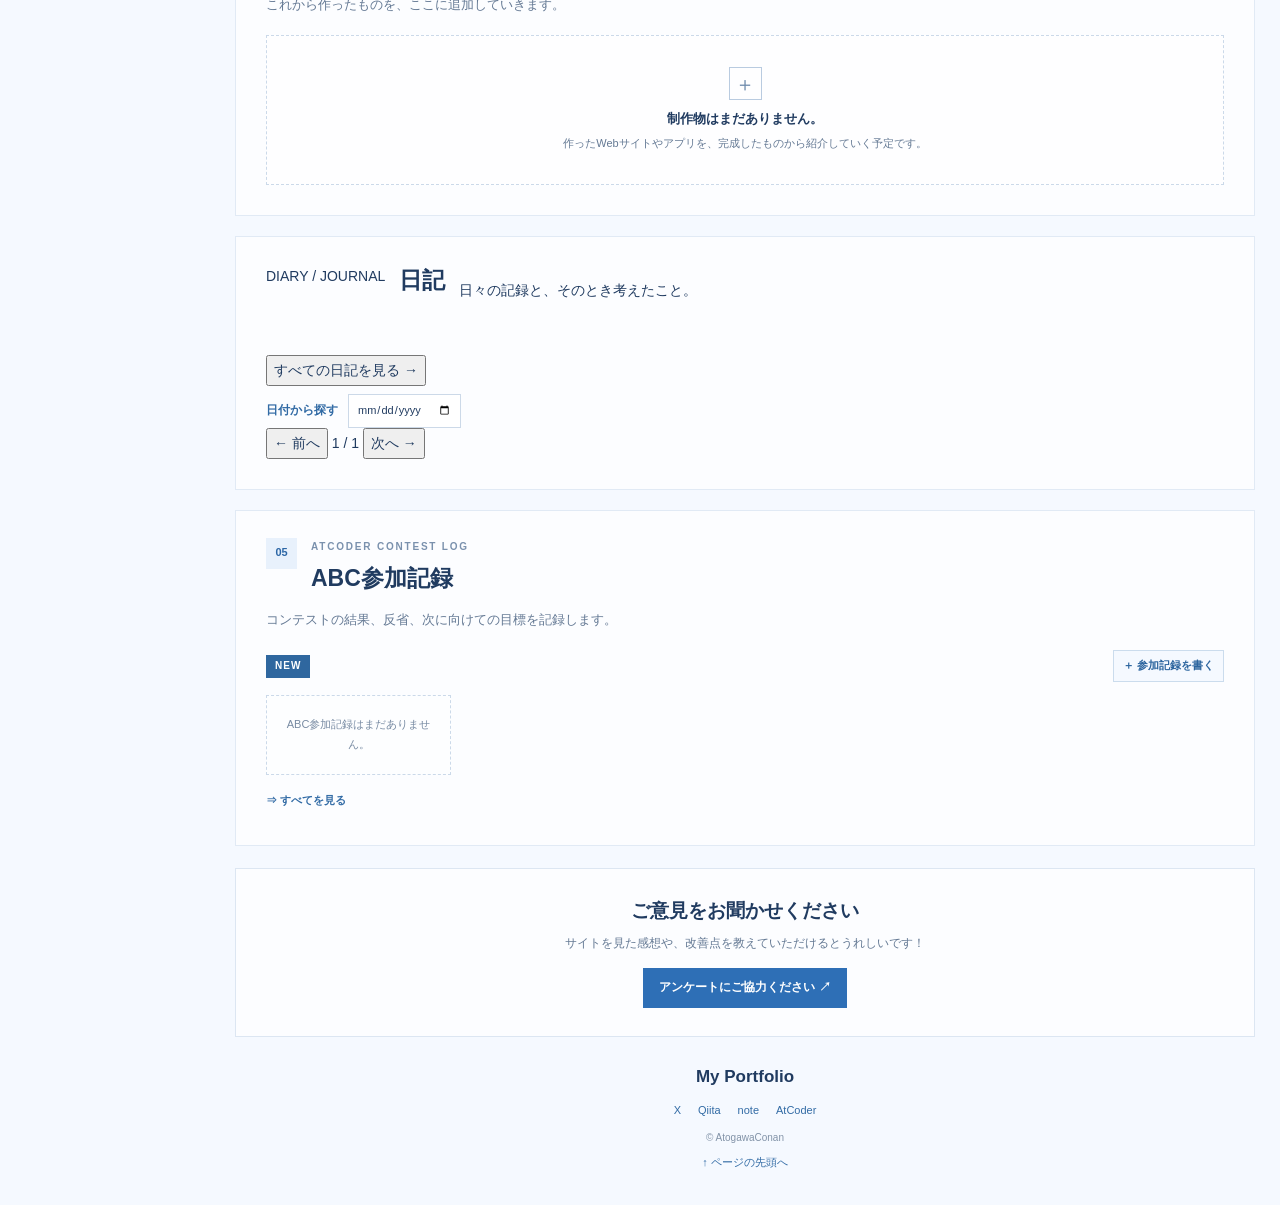
==== commit 6966a86d: "Update index.html" ====
--- a/index.html
+++ b/index.html
@@ -121,126 +121,103 @@
     </section>
         
 
-    <section class="section reveal" id="diary">
-  <div class="section-heading">
-    <span class="section-number">04</span>
-    <div>
-      <p class="eyebrow">DAILY NOTES</p>
-      <h2>日記</h2>
+    
+<section class="section reveal" id="diary">
+    <div class="section-heading">
+        <span class="section-label">DIARY / JOURNAL</span>
+        <h2>日記</h2>
+        <p>日々の記録と、そのとき考えたこと。</p>
     </div>
-  </div>
-
-  <p class="section-lead">
-    日々の出来事や、ちょっとした気づきを記録します。
-  </p>
-
-  <!-- 日記を追加 -->
-  <div class="section-tools diary-tools">
-    <button class="small-button" id="new-diary">＋ 日記を書く</button>
-  </div>
-
-  <!-- 日記5件を縦に表示 -->
-  <div id="diary-featured" class="diary-list">
-    <p class="empty-state">
-      日記はまだありません。最初の日記を書いてみよう。
-    </p>
-  </div>
-
-  <!-- 日記の一覧・日付検索 -->
-  <div class="diary-bottom-links">
-    <button class="text-button" id="show-all-diary">
-      ⇒ すべての日記を見る
-    </button>
-
-    <label class="diary-date-search">
-      <span>⇒ 日付から日記を探す</span>
-      <input
-        type="date"
-        id="diary-date-picker"
-        aria-label="日付から日記を探す"
-      >
-    </label>
-  </div>
-
-  <!-- 一覧のページ切り替え -->
-  <div class="pagination hidden" id="diary-pagination">
-    <button class="small-button" data-page-prev="diary">
-      ← 前へ
-    </button>
-    <span id="diary-page-label">1 / 1</span>
-    <button class="small-button" data-page-next="diary">
-      次へ →
-    </button>
-  </div>
-
-  <!-- 日記の追加・編集フォーム -->
-  <form id="diary-form" class="entry-form hidden">
-    <div class="editor-title-row">
-      <h3 id="diary-form-heading">日記を書く</h3>
-      <button type="button" class="text-button" id="cancel-diary">
-        閉じる
-      </button>
+
+    <div class="diary-list-page">
+        <div id="diary-featured" class="diary-list">
+            <!-- JavaScriptで日記一覧を表示 -->
+        </div>
+
+        <div class="diary-bottom-links">
+            <button type="button" id="show-all-diary">
+                すべての日記を見る →
+            </button>
+
+            <label class="diary-date-search">
+                <span>日付から探す</span>
+                <input
+                    type="date"
+                    id="diary-date-picker"
+                    aria-label="日記の日付を選択"
+                >
+            </label>
+        </div>
+
+        <div class="diary-pagination" id="diary-pagination">
+            <button type="button" id="diary-prev-page">← 前へ</button>
+            <span id="diary-page-info">1 / 1</span>
+            <button type="button" id="diary-next-page">次へ →</button>
+        </div>
     </div>
 
-    <label>
-      タイトル
-      <input name="title" required maxlength="100" placeholder="日記のタイトル">
-    </label>
-
-    <label>
-      日付
-      <input name="date" type="date" required>
-    </label>
-
-    <label>
-      ひとこと・本文
-      <textarea name="body" rows="5" required placeholder="今日あったこと、思ったことなど"></textarea>
-    </label>
-
-    <label>
-      写真URL（任意）
-      <input name="image" type="url" placeholder="画像URLを貼り付け">
-    </label>
-
-    <label>
-      または写真ファイルを選択
-      <input name="imageFile" type="file" accept="image/*">
-      <small class="field-help">
-        写真は1MB以下を推奨します。
-      </small>
-    </label>
-
-    <div class="form-actions">
-      <button type="submit" class="button button-primary">保存する</button>
-      <button type="button" class="button button-muted" id="delete-diary">削除</button>
-    </div>
-  </form>
-
-  <!-- 日記の詳細 -->
-  <article id="diary-detail" class="entry-detail hidden">
-    <div class="detail-top">
-      <button class="text-button" id="back-to-diaries">
-        ← 一覧に戻る
-      </button>
-      <span id="diary-detail-date"></span>
-    </div>
-
-    <h3 id="diary-detail-title"></h3>
-
-    <img
-      id="diary-detail-image"
-      class="detail-image hidden"
-      alt="日記の写真"
-    >
-
-    <p id="diary-detail-body" class="detail-body"></p>
-
-    <div class="detail-navigation">
-      <button class="small-button" id="diary-prev">← 前の日記</button>
-      <button class="small-button" id="edit-diary">編集する</button>
-      <button class="small-button" id="diary-next">次の日記 →</button>
-    </div>
-  </article>
+    <form id="diary-form" class="diary-form" hidden>
+        <h3 id="diary-form-heading">日記を書く</h3>
+
+        <label>
+            タイトル
+            <input type="text" id="diary-title" required>
+        </label>
+
+        <label>
+            日付
+            <input type="date" id="diary-date" required>
+        </label>
+
+        <label>
+            本文
+            <textarea id="diary-body" rows="10" required></textarea>
+        </label>
+
+        <label>
+            写真のURL（任意）
+            <input type="url" id="diary-image-url">
+        </label>
+
+        <div class="diary-form-actions">
+            <button type="submit">保存する</button>
+            <button type="button" id="cancel-diary">キャンセル</button>
+        </div>
+    </form>
+
+    <article id="diary-detail" class="diary-detail" hidden>
+        <div class="diary-detail-layout">
+            <aside class="diary-sidebar">
+                <a href="#diary" id="diary-back-to-list">← 一覧に戻る</a>
+                <h3>日記一覧</h3>
+                <div id="diary-sidebar-list"></div>
+
+                <label class="diary-date-search">
+                    <span>日付から探す</span>
+                    <input type="date" id="diary-detail-date-picker">
+                </label>
+            </aside>
+
+            <div class="diary-article">
+                <div class="diary-article-date" id="diary-detail-date"></div>
+                <h2 id="diary-detail-title"></h2>
+                <div id="diary-detail-body" class="diary-article-body"></div>
+                <img id="diary-detail-image" alt="" hidden>
+
+                <div class="diary-article-navigation">
+                    <button type="button" id="diary-detail-prev">
+                        ← 前の日記
+                    </button>
+                    <a href="#diary" id="diary-detail-list">
+                        記事一覧へ
+                    </a>
+                    <button type="button" id="diary-detail-next">
+                        次の日記 →
+                    </button>
+                </div>
+            </div>
+        </div>
+    </article>
 </section>
 
     <section class="section reveal" id="abc">
--- a/style.css
+++ b/style.css
@@ -230,3 +230,135 @@
 
 /* 日記の写真入力補足 */
 .field-help { color: #788ba3; font-size: 10px; font-weight: 400; line-height: 1.6; }
+/* ===== 日記：横長の行を5件、縦に並べる ===== */
+
+#diary .diary-tools {
+  justify-content: flex-end;
+  margin-bottom: 12px;
+}
+
+#diary .diary-list {
+  display: flex;
+  flex-direction: column;
+  gap: 12px;
+}
+
+#diary .diary-row {
+  display: grid;
+  grid-template-columns: 24px 100px minmax(0, 1fr) 20px;
+  align-items: center;
+  gap: 12px;
+  width: 100%;
+  min-height: 82px;
+  padding: 16px 18px;
+  color: #203b60;
+  text-align: left;
+  background: #fff;
+  border: 1px solid #dce6f2;
+  border-radius: 0;
+  cursor: pointer;
+  transition: background 0.2s ease, border-color 0.2s ease;
+}
+
+#diary .diary-row:hover {
+  background: #f8fbff;
+  border-color: #9db9d9;
+}
+
+#diary .diary-row::before {
+  content: "/";
+  color: #397bc9;
+  font-size: 20px;
+  font-weight: 400;
+}
+
+#diary .diary-date {
+  color: #7187a1;
+  font-size: 11px;
+  white-space: nowrap;
+}
+
+#diary .diary-row strong {
+  min-width: 0;
+  overflow-wrap: anywhere;
+  font-size: 14px;
+  font-weight: 600;
+}
+
+#diary .diary-arrow {
+  color: #397bc9;
+  text-align: center;
+  font-size: 16px;
+}
+
+#diary .diary-bottom-links {
+  display: flex;
+  flex-direction: column;
+  align-items: flex-start;
+  gap: 8px;
+  margin-top: 19px;
+}
+
+#diary .diary-bottom-links .text-button {
+  font-size: 12px;
+}
+
+#diary .diary-date-search {
+  display: flex;
+  align-items: center;
+  flex-wrap: wrap;
+  gap: 10px;
+  color: #326ba5;
+  font-size: 12px;
+  font-weight: 700;
+  cursor: pointer;
+}
+
+#diary .diary-date-search input {
+  width: auto;
+  max-width: 170px;
+  padding: 5px 8px;
+  color: #203b60;
+  font-size: 11px;
+}
+
+#diary .pagination {
+  margin-top: 14px;
+}
+
+/* スマートフォン */
+@media (max-width: 640px) {
+  #diary .diary-row {
+    grid-template-columns: 18px minmax(0, 1fr) 18px;
+    gap: 9px;
+    min-height: 72px;
+    padding: 12px;
+  }
+
+  #diary .diary-date {
+    grid-column: 2;
+    grid-row: 1;
+  }
+
+  #diary .diary-row strong {
+    grid-column: 2;
+    grid-row: 2;
+    font-size: 13px;
+  }
+
+  #diary .diary-row::before {
+    grid-column: 1;
+    grid-row: 1 / span 2;
+  }
+
+  #diary .diary-arrow {
+    grid-column: 3;
+    grid-row: 1 / span 2;
+  }
+
+  #diary .diary-date-search {
+    align-items: flex-start;
+    flex-direction: column;
+    gap: 5px;
+  }
+}
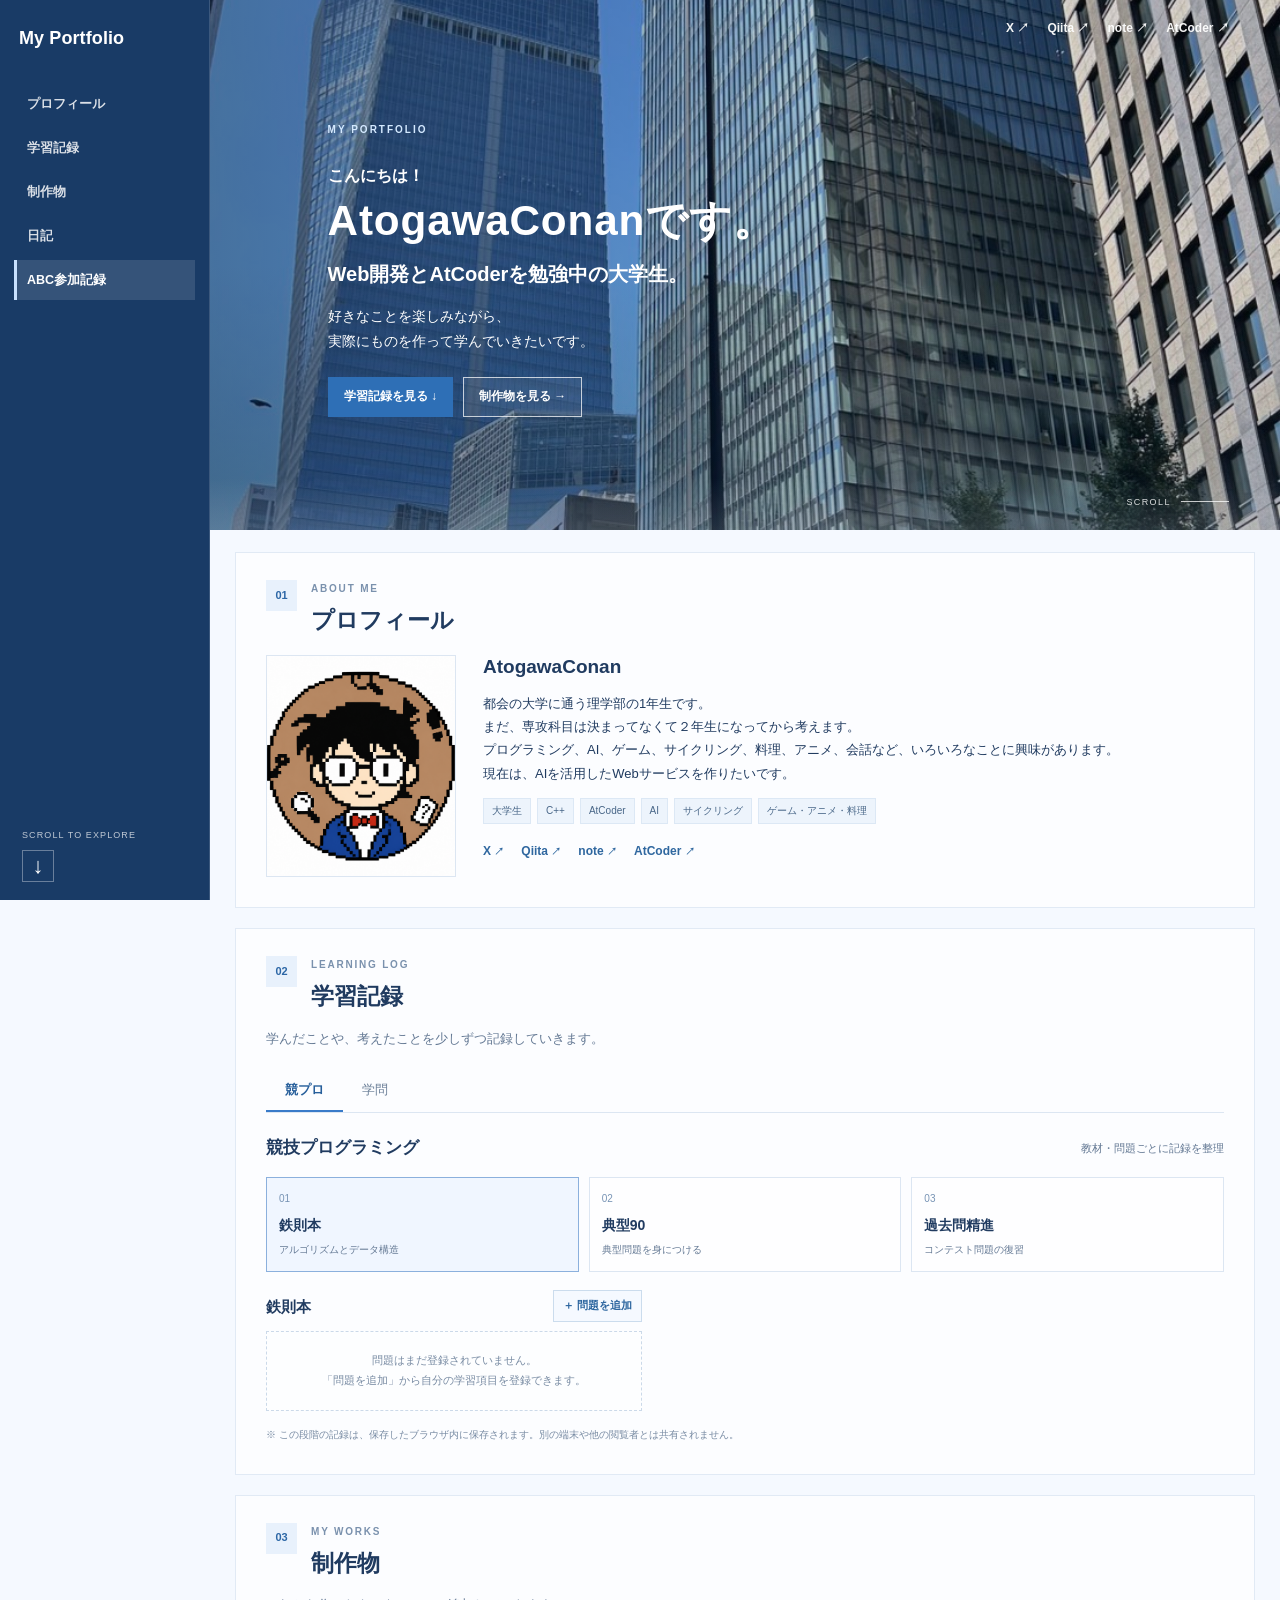
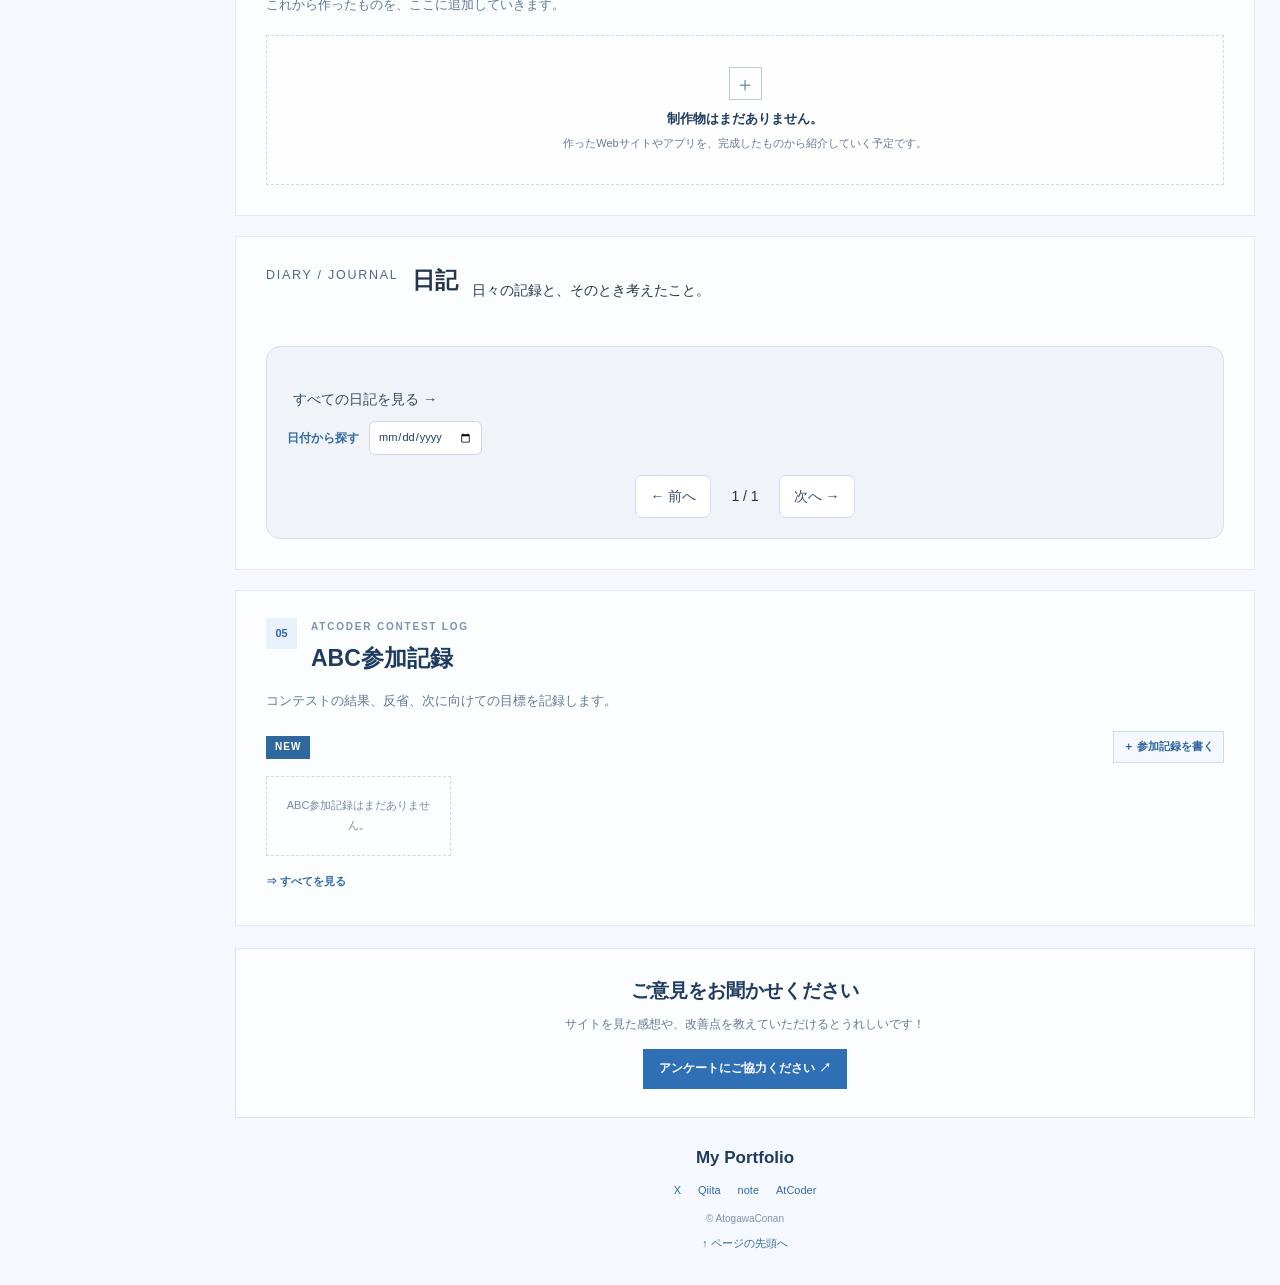
==== commit 9ab6dfe3: "Change diary button click behavior to redirect Updated diary button click event to navigate to diary" ====
--- a/index.html
+++ b/index.html
@@ -338,7 +338,12 @@
     function renderDiaries() {
       const items = sortedDiaries(); const shown = diaryModeAll ? items.slice((diaryPage-1)*20, diaryPage*20) : items.slice(0,5);
       $('#diary-featured').innerHTML = shown.length ? shown.map(d => `<button class="diary-row" data-diary-id="${escapeHtml(d.id)}"><span class="diary-date">${escapeHtml(dateLabel(d.date))}</span><strong>${escapeHtml(d.title)}</strong><span class="diary-arrow">→</span></button>`).join('') : '<p class="empty-state">日記はまだありません。最初の日記を書いてみよう。</p>';
-      $$('[data-diary-id]').forEach(b => b.addEventListener('click', () => openDiary(b.dataset.diaryId)));
+      $$('[data-diary-id]').forEach(b => {
+    b.addEventListener('click', () => {
+        const id = b.dataset.diaryId;
+        window.location.href = `diary.html?id=${encodeURIComponent(id)}`;
+    });
+});
       const pages = Math.max(1, Math.ceil(items.length/20)); $('#diary-pagination').classList.toggle('hidden', !diaryModeAll); $('#diary-page-label').textContent = `${diaryPage} / ${pages}`;
       $$('[data-page-prev="diary"],[data-page-next="diary"]').forEach(b => b.disabled = b.hasAttribute('data-page-prev') ? diaryPage <= 1 : diaryPage >= pages);
       $('#show-all-diary').textContent = diaryModeAll ? '⇒ 最新の日記に戻る' : '⇒ すべての日記を見る';
--- a/style.css
+++ b/style.css
@@ -362,3 +362,262 @@
     gap: 5px;
   }
 }
+
+/* ===== 日記一覧・記事ページ ===== */
+
+#diary {
+    color: #26364a;
+}
+
+#diary .section-heading {
+    margin-bottom: 28px;
+}
+
+#diary .section-label {
+    color: #526982;
+    letter-spacing: 0.14em;
+    font-size: 0.78rem;
+}
+
+.diary-list-page {
+    background: #f0f3f7;
+    border: 1px solid #d8e0e9;
+    border-radius: 14px;
+    padding: 20px;
+}
+
+#diary .diary-list {
+    display: flex;
+    flex-direction: column;
+    gap: 10px;
+}
+
+#diary .diary-row {
+    width: 100%;
+    display: grid;
+    grid-template-columns: 110px minmax(0, 1fr) 24px;
+    align-items: center;
+    gap: 16px;
+    padding: 19px 20px;
+    text-align: left;
+    background: #fff;
+    border: 1px solid #d5dee8;
+    border-radius: 8px;
+    color: #26364a;
+    cursor: pointer;
+    transition: background 0.2s, border-color 0.2s;
+}
+
+#diary .diary-row:hover {
+    background: #e5edf7;
+    border-color: #9eafc3;
+}
+
+#diary .diary-date {
+    color: #60758f;
+    font-size: 0.85rem;
+}
+
+#diary .diary-row strong {
+    font-size: 1rem;
+    font-weight: 600;
+}
+
+#diary .diary-arrow {
+    color: #526982;
+    text-align: right;
+}
+
+.diary-bottom-links {
+    display: flex;
+    justify-content: space-between;
+    align-items: center;
+    flex-wrap: wrap;
+    gap: 14px;
+    margin-top: 20px;
+}
+
+.diary-bottom-links button,
+.diary-date-search,
+.diary-article-navigation button {
+    color: #344b65;
+    font-size: 0.9rem;
+}
+
+.diary-bottom-links button {
+    background: transparent;
+    border: 0;
+    cursor: pointer;
+}
+
+.diary-date-search {
+    display: flex;
+    align-items: center;
+    gap: 10px;
+}
+
+.diary-date-search input {
+    max-width: 160px;
+    padding: 8px;
+    border: 1px solid #ccd7e4;
+    border-radius: 6px;
+    background: white;
+    color: #26364a;
+}
+
+.diary-pagination {
+    display: flex;
+    justify-content: center;
+    align-items: center;
+    gap: 20px;
+    margin-top: 20px;
+}
+
+.diary-pagination button {
+    padding: 8px 14px;
+    background: white;
+    border: 1px solid #d1dce8;
+    border-radius: 7px;
+    color: #344b65;
+    cursor: pointer;
+}
+
+/* 個別記事 */
+
+.diary-detail {
+    margin-top: 18px;
+}
+
+.diary-detail-layout {
+    display: grid;
+    grid-template-columns: 240px minmax(0, 1fr);
+    align-items: stretch;
+    gap: 16px;
+}
+
+.diary-sidebar,
+.diary-article {
+    min-width: 0;
+    background: #fff;
+    border: 1px solid #d8e0e9;
+    border-radius: 12px;
+    padding: 24px;
+}
+
+.diary-sidebar {
+    background: #f4f7fb;
+}
+
+.diary-sidebar a {
+    color: #3e5d80;
+    text-decoration: none;
+}
+
+.diary-sidebar h3 {
+    margin: 28px 0 14px;
+    font-size: 1rem;
+}
+
+#diary-sidebar-list {
+    display: flex;
+    flex-direction: column;
+}
+
+#diary-sidebar-list a {
+    padding: 12px 8px;
+    border-bottom: 1px solid #dce4ed;
+    font-size: 0.85rem;
+}
+
+.diary-article-date {
+    color: #60758f;
+    font-size: 0.9rem;
+    margin-bottom: 14px;
+}
+
+.diary-article h2 {
+    color: #263b55;
+    font-size: clamp(1.5rem, 3vw, 2.2rem);
+    line-height: 1.5;
+    margin: 0 0 24px;
+    padding-bottom: 20px;
+    border-bottom: 1px solid #d8e0e9;
+}
+
+.diary-article-body {
+    color: #354b64;
+    font-size: 1rem;
+    line-height: 2.1;
+    overflow-wrap: anywhere;
+    white-space: pre-wrap;
+}
+
+#diary-detail-image {
+    display: block;
+    width: 100%;
+    max-height: 480px;
+    object-fit: cover;
+    margin-top: 24px;
+    border-radius: 8px;
+}
+
+.diary-article-navigation {
+    display: flex;
+    justify-content: space-between;
+    align-items: center;
+    flex-wrap: wrap;
+    gap: 12px;
+    margin-top: 32px;
+    padding-top: 20px;
+    border-top: 1px solid #d8e0e9;
+}
+
+.diary-article-navigation button {
+    padding: 10px 14px;
+    background: #f5f8fc;
+    border: 1px solid #d5dfeb;
+    border-radius: 7px;
+    cursor: pointer;
+}
+
+.diary-article-navigation a {
+    color: #3e5d80;
+    text-decoration: none;
+}
+
+/* 画面が狭い場合 */
+
+@media (max-width: 700px) {
+    #diary .diary-row {
+        grid-template-columns: 1fr 24px;
+        gap: 6px 10px;
+        padding: 15px;
+    }
+
+    #diary .diary-date {
+        grid-column: 1;
+    }
+
+    #diary .diary-row strong {
+        grid-column: 1;
+    }
+
+    #diary .diary-arrow {
+        grid-column: 2;
+        grid-row: 1 / span 2;
+    }
+
+    .diary-detail-layout {
+        grid-template-columns: 1fr;
+    }
+
+    .diary-sidebar,
+    .diary-article {
+        padding: 18px;
+    }
+
+    .diary-bottom-links {
+        align-items: flex-start;
+        flex-direction: column;
+    }
+}
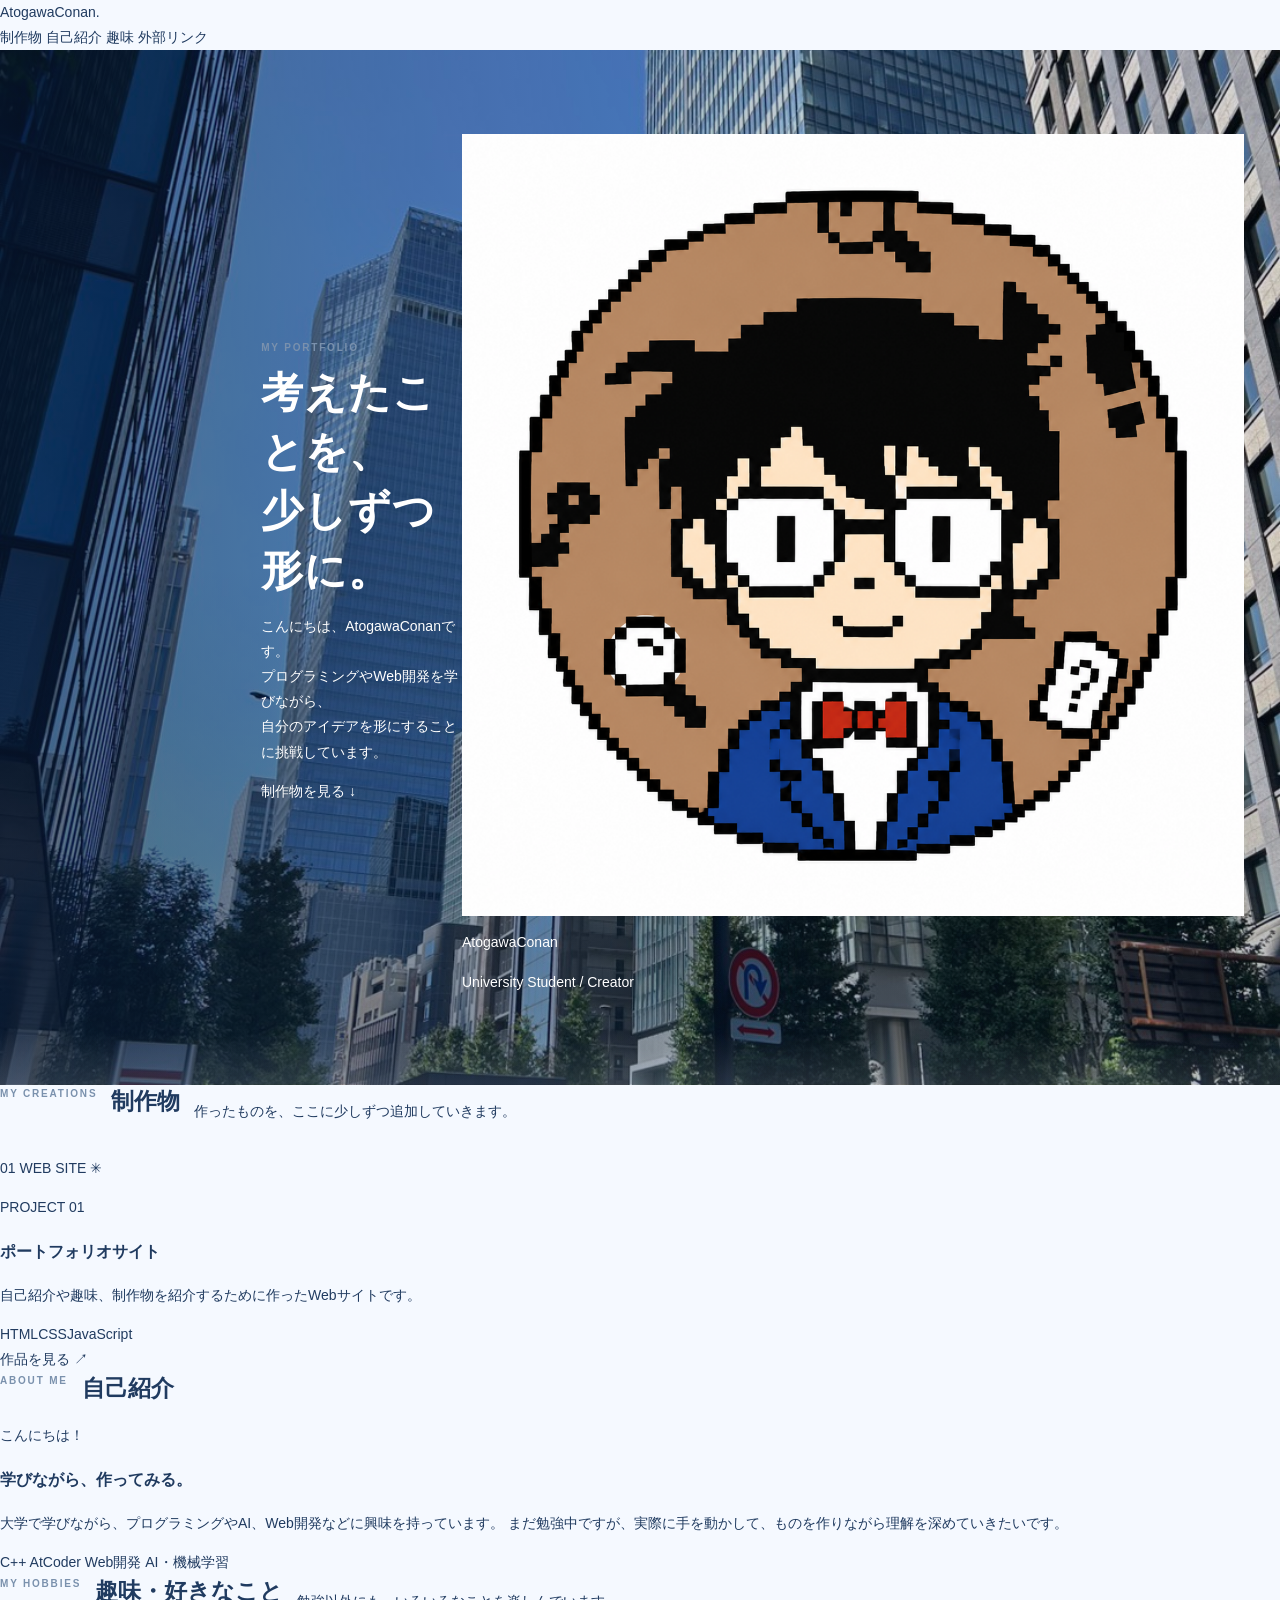
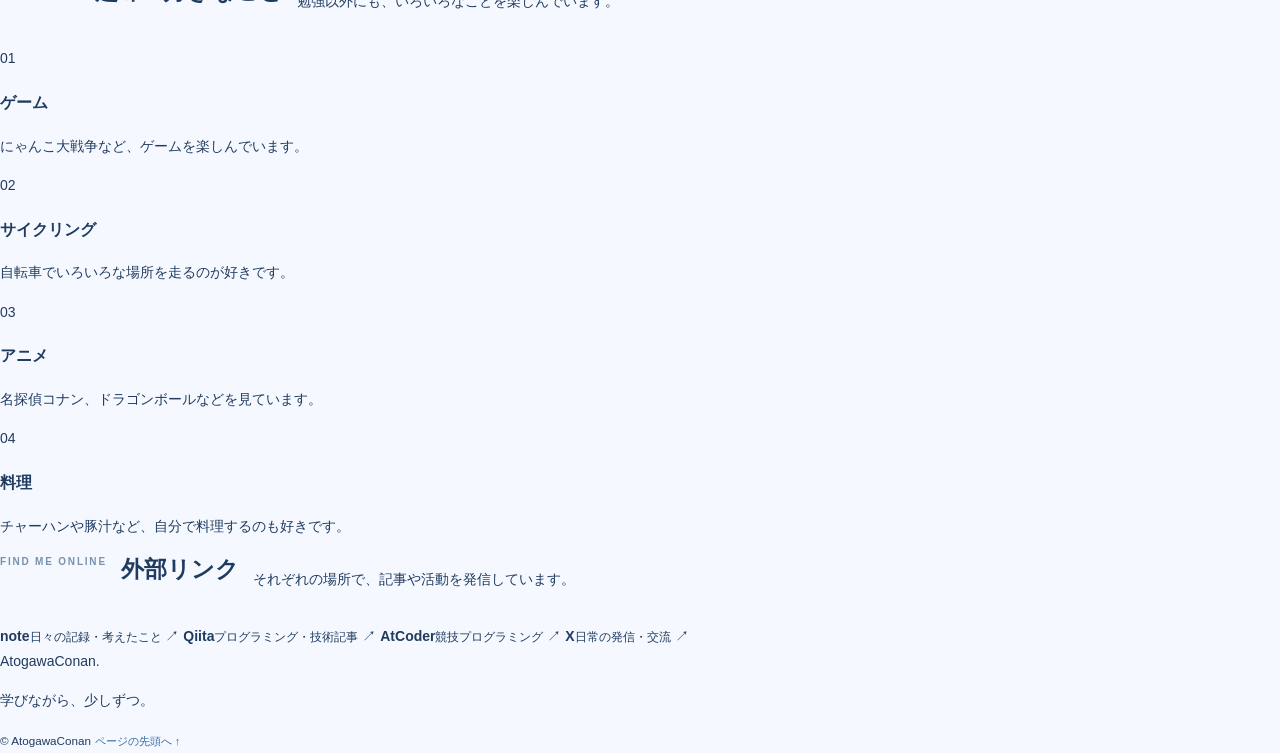
==== commit e0c064b9: "Update print statement from 'Hello' to 'Goodbye'" ====
--- a/index.html
+++ b/index.html
@@ -1,422 +1,241 @@
+
 <!DOCTYPE html>
 <html lang="ja">
 <head>
   <meta charset="UTF-8">
   <meta name="viewport" content="width=device-width, initial-scale=1.0">
-  <meta name="theme-color" content="#F5F9FF">
-  <meta name="description" content="Web開発とAtCoderを勉強中の大学生のポートフォリオ・学習記録サイトです。">
+  <meta name="theme-color" content="#faf7f1">
+  <meta name="description" content="AtogawaConanのポートフォリオ。制作物、趣味、自己紹介を掲載しています。">
   <title>AtogawaConan | Portfolio</title>
   <link rel="stylesheet" href="style.css">
 </head>
+
 <body>
-  <div class="page-transition" aria-hidden="true"></div>
-
-  <aside class="sidebar" aria-label="サイト目次">
-    <a class="logo" href="#top">My Portfolio</a>
-    <nav class="side-nav">
-      <a class="nav-link active" href="#profile">プロフィール</a>
-      <a class="nav-link" href="#learning">学習記録</a>
-      <a class="nav-link" href="#works">制作物</a>
-      <a class="nav-link" href="#diary">日記</a>
-      <a class="nav-link" href="#abc">ABC参加記録</a>
+  <header class="site-header" id="top">
+    <a class="site-logo" href="#top">AtogawaConan<span>.</span></a>
+
+    <nav class="header-nav" aria-label="メインナビゲーション">
+      <a href="#works">制作物</a>
+      <a href="#about">自己紹介</a>
+      <a href="#hobbies">趣味</a>
+      <a href="#links">外部リンク</a>
     </nav>
-    <div class="sidebar-bottom"><span>SCROLL TO EXPLORE</span><a href="#profile" aria-label="下へ移動">↓</a></div>
-  </aside>
-
-  <header class="hero" id="top">
-    <div class="hero-top-links" aria-label="外部リンク">
-      <a href="https://x.com/AtogawaConan000" target="_blank" rel="noopener noreferrer">X ↗</a>
-      <a href="https://qiita.com/AtogawaConan" target="_blank" rel="noopener noreferrer">Qiita ↗</a>
-      <a href="https://note.com/lucky_flea3807" target="_blank" rel="noopener noreferrer">note ↗</a>
-      <a href="https://atcoder.jp/" target="_blank" rel="noopener noreferrer">AtCoder ↗</a>
-    </div>
-    <div class="hero-content">
-      <p class="greeting">MY PORTFOLIO</p>
-      <p class="hero-welcome">こんにちは！</p>
-      <h1>AtogawaConanです。</h1>
-      <h2>Web開発とAtCoderを勉強中の大学生。</h2>
-      <p class="intro">好きなことを楽しみながら、<br>実際にものを作って学んでいきたいです。</p>
-      <div class="hero-buttons">
-        <a class="button button-primary" href="#learning">学習記録を見る ↓</a>
-        <a class="button button-outline" href="#works">制作物を見る →</a>
-      </div>
-    </div>
-    <a class="scroll-cue" href="#profile"><span>SCROLL</span><span class="scroll-line"></span></a>
   </header>
 
-  <main class="main-content">
-    <section class="section profile-section reveal" id="profile">
-      <div class="section-heading"><span class="section-number">01</span><div><p class="eyebrow">ABOUT ME</p><h2>プロフィール</h2></div></div>
-      <div class="profile-layout">
-        <div class="profile-photo"><img src="profile.png" alt="プロフィール写真" onerror="this.parentElement.classList.add('image-missing'); this.style.display='none'"><span class="photo-fallback">PROFILE</span></div>
-        <div class="profile-content">
-          <h3>AtogawaConan</h3>
-          <p>都会の大学に通う理学部の1年生です。<br>まだ、専攻科目は決まってなくて２年生になってから考えます。<br>プログラミング、AI、ゲーム、サイクリング、料理、アニメ、会話など、いろいろなことに興味があります。<br>現在は、AIを活用したWebサービスを作りたいです。</p>
-          <div class="tags"><span>大学生</span><span>C++</span><span>AtCoder</span><span>AI</span><span>サイクリング</span><span>ゲーム・アニメ・料理</span></div>
-          <div class="social-links">
-            <a href="https://x.com/AtogawaConan000" target="_blank" rel="noopener noreferrer">X <span>↗</span></a>
-            <a href="https://qiita.com/AtogawaConan" target="_blank" rel="noopener noreferrer">Qiita <span>↗</span></a>
-            <a href="https://note.com/lucky_flea3807" target="_blank" rel="noopener noreferrer">note <span>↗</span></a>
-            <a href="https://atcoder.jp/" target="_blank" rel="noopener noreferrer">AtCoder <span>↗</span></a>
-          </div>
+  <main>
+    <!-- トップ -->
+    <section class="hero section-wrap">
+      <div class="hero-text">
+        <p class="eyebrow">MY PORTFOLIO</p>
+        <h1>考えたことを、<br>少しずつ形に。</h1>
+        <p class="hero-description">
+          こんにちは、AtogawaConanです。<br>
+          プログラミングやWeb開発を学びながら、<br class="desktop-only">
+          自分のアイデアを形にすることに挑戦しています。
+        </p>
+        <a class="text-link" href="#works">制作物を見る <span>↓</span></a>
+      </div>
+
+      <div class="hero-profile">
+        <div class="avatar-frame">
+          <img src="profile.png" alt="ドット絵のプロフィールアイコン">
         </div>
-      </div>
-    </section>
-
-    <section class="section reveal" id="learning">
-      <div class="section-heading"><span class="section-number">02</span><div><p class="eyebrow">LEARNING LOG</p><h2>学習記録</h2></div></div>
-      <p class="section-lead">学んだことや、考えたことを少しずつ記録していきます。</p>
-      <div class="learning-switch" role="tablist" aria-label="学習分野">
-        <button class="switch-button active" data-learning-tab="competitive" role="tab" aria-selected="true">競プロ</button>
-        <button class="switch-button" data-learning-tab="academic" role="tab" aria-selected="false">学問</button>
-      </div>
-      <div class="learning-panel" id="competitive-panel">
-        <div class="subheading-row"><h3>競技プログラミング</h3><p>教材・問題ごとに記録を整理</p></div>
-        <div class="resource-grid">
-          <button class="resource-button active" data-resource="鉄則本"><span>01</span><strong>鉄則本</strong><small>アルゴリズムとデータ構造</small></button>
-          <button class="resource-button" data-resource="典型90"><span>02</span><strong>典型90</strong><small>典型問題を身につける</small></button>
-          <button class="resource-button" data-resource="過去問精進"><span>03</span><strong>過去問精進</strong><small>コンテスト問題の復習</small></button>
+        <p class="avatar-caption">AtogawaConan</p>
+        <p class="avatar-subcaption">University Student / Creator</p>
+      </div>
+      <span class="hero-decoration decoration-one" aria-hidden="true"></span>
+      <span class="hero-decoration decoration-two" aria-hidden="true"></span>
+    </section>
+
+    <!-- 制作物 -->
+    <section class="section-wrap works-section" id="works">
+      <div class="section-heading">
+        <p class="eyebrow">MY CREATIONS</p>
+        <h2>制作物</h2>
+        <p>作ったものを、ここに少しずつ追加していきます。</p>
+      </div>
+
+      <div class="works-grid" id="works-grid">
+        <!-- JavaScriptで作品を表示 -->
+      </div>
+    </section>
+
+    <!-- 自己紹介 -->
+    <section class="section-wrap about-section" id="about">
+      <div class="section-heading">
+        <p class="eyebrow">ABOUT ME</p>
+        <h2>自己紹介</h2>
+      </div>
+
+      <div class="about-content">
+        <div class="about-mark" aria-hidden="true">こんにちは！</div>
+        <div>
+          <h3>学びながら、作ってみる。</h3>
+          <p>
+            大学で学びながら、プログラミングやAI、Web開発などに興味を持っています。
+            まだ勉強中ですが、実際に手を動かして、ものを作りながら理解を深めていきたいです。
+          </p>
+          <div class="tag-list">
+            <span>C++</span>
+            <span>AtCoder</span>
+            <span>Web開発</span>
+            <span>AI・機械学習</span>
+          </div>
         </div>
-        <div class="record-workspace">
-          <div class="record-list-column"><div class="subheading-row compact"><h4 id="resource-title">鉄則本</h4><button class="small-button" id="add-problem">＋ 問題を追加</button></div><div id="problem-list" class="problem-list"><p class="empty-state">問題はまだ登録されていません。<br>「問題を追加」から自分の学習項目を登録できます。</p></div></div>
-          <form id="problem-form" class="editor-form hidden">
-            <h4>問題・学習項目を登録</h4>
-            <label>問題名・単元名<input name="title" required placeholder="例：A - Frog 1"></label>
-            <label>問題文のURL<input name="url" type="url" placeholder="https://..."></label>
-            <div class="form-actions"><button type="submit" class="button button-primary">登録</button><button type="button" class="button button-muted" id="cancel-problem">キャンセル</button></div>
-          </form>
-          <form id="study-editor" class="study-editor hidden">
-            <div class="editor-title-row"><div><p class="eyebrow">STUDY NOTE</p><h4 id="study-title">学習記録</h4></div><button type="button" class="text-button" id="delete-study">この項目を削除</button></div>
-            <label>取り組み状況<select id="study-status"><option>未着手</option><option>学習中</option><option>解けた</option><option>復習したい</option></select></label>
-            <label>問題文リンク<input id="study-url" type="url" placeholder="https://..."></label>
-            <label>自分のコード<textarea id="study-code" rows="5" placeholder="自分で書いたコードを貼り付け"></textarea></label>
-            <label>参考コード<textarea id="study-reference" rows="5" placeholder="解説・参考にしたコード"></textarea></label>
-            <label>考え方・解法に至るまで<textarea id="study-thinking" rows="3" placeholder="最初に何を考えたか、どこで詰まったか"></textarea></label>
-            <label>学んだこと・重要ポイント<textarea id="study-learning" rows="3" placeholder="なぜこの解法でよいか、計算量、使った知識など"></textarea></label>
-            <label>次回の復習メモ<textarea id="study-review" rows="2" placeholder="次に解くときに確認したいこと"></textarea></label>
-            <button class="button button-primary" type="submit">学習記録を保存</button><p class="save-note" id="study-save-note" aria-live="polite"></p>
-          </form>
-        </div>
-      </div>
-      <div class="learning-panel hidden" id="academic-panel">
-        <div class="subheading-row"><h3>大学の学問</h3><p>授業・単元・自分のノートを整理</p></div>
-        <form id="subject-form" class="inline-add"><input name="subject" required placeholder="科目・単元名を追加（例：微分積分）"><button class="small-button" type="submit">＋ 追加</button></form>
-        <div id="subject-list" class="subject-list"><p class="empty-state">科目や単元はまだ登録されていません。</p></div>
-        <form id="subject-editor" class="study-editor hidden">
-          <div class="editor-title-row"><h4 id="subject-editor-title">授業ノート</h4><button type="button" class="text-button" id="delete-subject">この単元を削除</button></div>
-          <label>重要ポイント<textarea id="subject-points" rows="4" placeholder="授業で重要だったこと"></textarea></label>
-          <label>自分のノート・理解した内容<textarea id="subject-notes" rows="6" placeholder="自分の言葉でまとめる"></textarea></label>
-          <label>疑問点・あとで調べること<textarea id="subject-questions" rows="3" placeholder="まだ理解できていないこと"></textarea></label>
-          <label>例題・練習問題<textarea id="subject-examples" rows="3" placeholder="例題や解き方のメモ"></textarea></label>
-          <button class="button button-primary" type="submit">ノートを保存</button><p class="save-note" id="subject-save-note" aria-live="polite"></p>
-        </form>
-      </div>
-      <p class="storage-note">※ この段階の記録は、保存したブラウザ内に保存されます。別の端末や他の閲覧者とは共有されません。</p>
-    </section>
-
-    <section class="section reveal" id="works">
-      <div class="section-heading"><span class="section-number">03</span><div><p class="eyebrow">MY WORKS</p><h2>制作物</h2></div></div>
-      <p class="section-lead">これから作ったものを、ここに追加していきます。</p>
-      <div class="works-empty"><span class="empty-mark">＋</span><p>制作物はまだありません。</p><small>作ったWebサイトやアプリを、完成したものから紹介していく予定です。</small></div>
-    </section>
-        
-
-    
-<section class="section reveal" id="diary">
-    <div class="section-heading">
-        <span class="section-label">DIARY / JOURNAL</span>
-        <h2>日記</h2>
-        <p>日々の記録と、そのとき考えたこと。</p>
-    </div>
-
-    <div class="diary-list-page">
-        <div id="diary-featured" class="diary-list">
-            <!-- JavaScriptで日記一覧を表示 -->
-        </div>
-
-        <div class="diary-bottom-links">
-            <button type="button" id="show-all-diary">
-                すべての日記を見る →
-            </button>
-
-            <label class="diary-date-search">
-                <span>日付から探す</span>
-                <input
-                    type="date"
-                    id="diary-date-picker"
-                    aria-label="日記の日付を選択"
-                >
-            </label>
-        </div>
-
-        <div class="diary-pagination" id="diary-pagination">
-            <button type="button" id="diary-prev-page">← 前へ</button>
-            <span id="diary-page-info">1 / 1</span>
-            <button type="button" id="diary-next-page">次へ →</button>
-        </div>
-    </div>
-
-    <form id="diary-form" class="diary-form" hidden>
-        <h3 id="diary-form-heading">日記を書く</h3>
-
-        <label>
-            タイトル
-            <input type="text" id="diary-title" required>
-        </label>
-
-        <label>
-            日付
-            <input type="date" id="diary-date" required>
-        </label>
-
-        <label>
-            本文
-            <textarea id="diary-body" rows="10" required></textarea>
-        </label>
-
-        <label>
-            写真のURL（任意）
-            <input type="url" id="diary-image-url">
-        </label>
-
-        <div class="diary-form-actions">
-            <button type="submit">保存する</button>
-            <button type="button" id="cancel-diary">キャンセル</button>
-        </div>
-    </form>
-
-    <article id="diary-detail" class="diary-detail" hidden>
-        <div class="diary-detail-layout">
-            <aside class="diary-sidebar">
-                <a href="#diary" id="diary-back-to-list">← 一覧に戻る</a>
-                <h3>日記一覧</h3>
-                <div id="diary-sidebar-list"></div>
-
-                <label class="diary-date-search">
-                    <span>日付から探す</span>
-                    <input type="date" id="diary-detail-date-picker">
-                </label>
-            </aside>
-
-            <div class="diary-article">
-                <div class="diary-article-date" id="diary-detail-date"></div>
-                <h2 id="diary-detail-title"></h2>
-                <div id="diary-detail-body" class="diary-article-body"></div>
-                <img id="diary-detail-image" alt="" hidden>
-
-                <div class="diary-article-navigation">
-                    <button type="button" id="diary-detail-prev">
-                        ← 前の日記
-                    </button>
-                    <a href="#diary" id="diary-detail-list">
-                        記事一覧へ
-                    </a>
-                    <button type="button" id="diary-detail-next">
-                        次の日記 →
-                    </button>
-                </div>
+      </div>
+    </section>
+
+    <!-- 趣味 -->
+    <section class="section-wrap hobbies-section" id="hobbies">
+      <div class="section-heading">
+        <p class="eyebrow">MY HOBBIES</p>
+        <h2>趣味・好きなこと</h2>
+        <p>勉強以外にも、いろいろなことを楽しんでいます。</p>
+      </div>
+
+      <div class="hobbies-list">
+        <article class="hobby-item">
+          <span class="hobby-number">01</span>
+          <div>
+            <h3>ゲーム</h3>
+            <p>にゃんこ大戦争など、ゲームを楽しんでいます。</p>
+          </div>
+        </article>
+
+        <article class="hobby-item">
+          <span class="hobby-number">02</span>
+          <div>
+            <h3>サイクリング</h3>
+            <p>自転車でいろいろな場所を走るのが好きです。</p>
+          </div>
+        </article>
+
+        <article class="hobby-item">
+          <span class="hobby-number">03</span>
+          <div>
+            <h3>アニメ</h3>
+            <p>名探偵コナン、ドラゴンボールなどを見ています。</p>
+          </div>
+        </article>
+
+        <article class="hobby-item">
+          <span class="hobby-number">04</span>
+          <div>
+            <h3>料理</h3>
+            <p>チャーハンや豚汁など、自分で料理するのも好きです。</p>
+          </div>
+        </article>
+      </div>
+    </section>
+
+    <!-- 外部リンク -->
+    <section class="section-wrap links-section" id="links">
+      <div class="section-heading">
+        <p class="eyebrow">FIND ME ONLINE</p>
+        <h2>外部リンク</h2>
+        <p>それぞれの場所で、記事や活動を発信しています。</p>
+      </div>
+
+      <div class="external-links">
+        <a href="https://note.com/lucky_flea3807"
+           target="_blank" rel="noopener noreferrer">
+          <span><strong>note</strong><small>日々の記録・考えたこと</small></span>
+          <span class="external-arrow">↗</span>
+        </a>
+
+        <a href="https://qiita.com/AtogawaConan"
+           target="_blank" rel="noopener noreferrer">
+          <span><strong>Qiita</strong><small>プログラミング・技術記事</small></span>
+          <span class="external-arrow">↗</span>
+        </a>
+
+        <a href="https://atcoder.jp/"
+           target="_blank" rel="noopener noreferrer">
+          <span><strong>AtCoder</strong><small>競技プログラミング</small></span>
+          <span class="external-arrow">↗</span>
+        </a>
+
+        <a href="https://x.com/AtogawaConan000"
+           target="_blank" rel="noopener noreferrer">
+          <span><strong>X</strong><small>日常の発信・交流</small></span>
+          <span class="external-arrow">↗</span>
+        </a>
+      </div>
+    </section>
+  </main>
+
+  <footer class="site-footer">
+    <a class="site-logo" href="#top">AtogawaConan<span>.</span></a>
+    <p>学びながら、少しずつ。</p>
+    <small>© AtogawaConan</small>
+    <a class="back-to-top" href="#top">ページの先頭へ ↑</a>
+  </footer>
+
+  <script>
+    /*
+      制作物を追加するときは、この配列に1件追加してください。
+      title: 作品名
+      description: 作品の説明
+      tech: 使用した技術
+      url: 公開先URL（まだ公開していない場合は空文字）
+      label: 作品の種類
+    */
+    const projects = [
+      {
+        title: "ポートフォリオサイト",
+        description: "自己紹介や趣味、制作物を紹介するために作ったWebサイトです。",
+        tech: ["HTML", "CSS", "JavaScript"],
+        url: "https://atogawaconan.github.io/my-portfolio/",
+        label: "WEB SITE"
+      }
+    ];
+
+    const worksGrid = document.querySelector("#works-grid");
+
+    function renderProjects() {
+      worksGrid.innerHTML = projects.map((project, index) => {
+        const number = String(index + 1).padStart(2, "0");
+        const tags = project.tech
+          .map(tech => `<span class="project-tag">${escapeHTML(tech)}</span>`)
+          .join("");
+
+        const action = project.url
+          ? `<a class="project-link" href="${escapeHTML(project.url)}"
+                target="_blank" rel="noopener noreferrer">
+                作品を見る <span>↗</span>
+             </a>`
+          : `<span class="project-unavailable">公開準備中</span>`;
+
+        return `
+          <article class="project-card">
+            <div class="project-preview preview-${(index % 3) + 1}">
+              <span class="preview-number">${number}</span>
+              <span class="preview-label">${escapeHTML(project.label)}</span>
+              <span class="preview-symbol" aria-hidden="true">✳</span>
             </div>
-        </div>
-    </article>
-</section>
-
-    <section class="section reveal" id="abc">
-      <div class="section-heading"><span class="section-number">05</span><div><p class="eyebrow">ATCODER CONTEST LOG</p><h2>ABC参加記録</h2></div></div>
-      <p class="section-lead">コンテストの結果、反省、次に向けての目標を記録します。</p>
-      <div class="section-tools"><span class="new-label">NEW</span><button class="small-button" id="new-abc">＋ 参加記録を書く</button></div>
-      <div id="abc-featured" class="abc-strip"><p class="empty-state">ABC参加記録はまだありません。</p></div>
-      <div class="list-footer"><button class="text-button" id="show-all-abc">⇒ すべてを見る</button><div class="pagination hidden" id="abc-pagination"><button class="small-button" data-page-prev="abc">← 前へ</button><span id="abc-page-label">1 / 1</span><button class="small-button" data-page-next="abc">次へ →</button></div></div>
-      <form id="abc-form" class="entry-form hidden">
-        <div class="editor-title-row"><h3 id="abc-form-heading">ABC参加記録を書く</h3><button type="button" class="text-button" id="cancel-abc">閉じる</button></div>
-        <label>コンテスト名<input name="title" required placeholder="例：AtCoder Beginner Contest XXX"></label>
-        <label>参加日<input name="date" type="date" required></label>
-        <div class="form-row"><label>解けた問題数<input name="solved" type="number" min="0" max="10" placeholder="例：3"></label><label>パフォーマンス・レートなど<input name="result" placeholder="例：パフォーマンス、レート"></label></div>
-        <label>できたこと・結果<textarea name="good" rows="3" placeholder="解けた問題、よかった点など"></textarea></label>
-        <label>反省・詰まったところ<textarea name="reflection" rows="3" placeholder="原因や次に改善したいこと"></textarea></label>
-        <label>次回の目標<textarea name="goal" rows="2" placeholder="次のコンテストで意識すること"></textarea></label>
-        <div class="form-actions"><button type="submit" class="button button-primary">保存する</button><button type="button" class="button button-muted" id="delete-abc">削除</button></div>
-      </form>
-      <article id="abc-detail" class="entry-detail hidden"><div class="detail-top"><button class="text-button" id="back-to-abc">← 一覧に戻る</button><span id="abc-detail-date"></span></div><h3 id="abc-detail-title"></h3><p id="abc-detail-result" class="result-line"></p><div class="detail-section"><h4>できたこと・結果</h4><p id="abc-detail-good"></p></div><div class="detail-section"><h4>反省・詰まったところ</h4><p id="abc-detail-reflection"></p></div><div class="detail-section"><h4>次回の目標</h4><p id="abc-detail-goal"></p></div><div class="detail-navigation"><button class="small-button" id="abc-prev">← 前の記録</button><button class="small-button" id="edit-abc">編集する</button><button class="small-button" id="abc-next">次の記録 →</button></div></article>
-    </section>
-
-    <section class="survey-section reveal">
-      <h2>ご意見をお聞かせください</h2>
-      <p>サイトを見た感想や、改善点を教えていただけるとうれしいです！</p>
-      <a href="https://docs.google.com/forms/d/e/1FAIpQLSdqUwJG3KHhPEpXQrrQN3BghjyvZuZqhPfHjVuIur-XScbzLA/viewform?usp=dialog" target="_blank" rel="noopener noreferrer" class="button button-primary">アンケートにご協力ください ↗</a>
-    </section>
-    <footer class="footer">
-      <p class="footer-logo">My Portfolio</p>
-      <div class="footer-links"><a href="https://x.com/AtogawaConan000" target="_blank" rel="noopener noreferrer">X</a><a href="https://qiita.com/AtogawaConan" target="_blank" rel="noopener noreferrer">Qiita</a><a href="https://note.com/lucky_flea3807" target="_blank" rel="noopener noreferrer">note</a><a href="https://atcoder.jp/" target="_blank" rel="noopener noreferrer">AtCoder</a></div>
-      <p class="copyright">© AtogawaConan</p><a class="back-to-top" href="#top">↑ ページの先頭へ</a>
-    </footer>
-  </main>
-
-  <script>
-    const $ = (selector) => document.querySelector(selector);
-    const $$ = (selector) => [...document.querySelectorAll(selector)];
-    const STORAGE_KEY = 'atogawaPortfolioData_v1';
-    const today = () => new Date().toLocaleDateString('sv-SE');
-    const blankData = () => ({ diaries: [], abc: [], problems: { '鉄則本': [], '典型90': [], '過去問精進': [] }, subjects: [] });
-    let data;
-    try { data = { ...blankData(), ...JSON.parse(localStorage.getItem(STORAGE_KEY) || '{}') }; }
-    catch { data = blankData(); }
-    data.problems ||= blankData().problems;
-    ['鉄則本','典型90','過去問精進'].forEach(k => data.problems[k] ||= []);
-    const persist = () => { try { localStorage.setItem(STORAGE_KEY, JSON.stringify(data)); return true; } catch (error) { console.error(error); throw error; } };
-    const escapeHtml = (value='') => String(value).replace(/[&<>"']/g, c => ({'&':'&amp;','<':'&lt;','>':'&gt;','"':'&quot;',"'":'&#39;'}[c]));
-    const dateLabel = d => d ? d.replaceAll('-', '.') : '';
-    const makeId = () => (crypto.randomUUID ? crypto.randomUUID() : `${Date.now()}-${Math.random().toString(16).slice(2)}`);
-
-    // Sidebar scroll tracking and subtle reveal animation
-    window.addEventListener('load', () => document.body.classList.add('page-loaded'));
-    const navLinks = $$('.nav-link');
-        const navSections = navLinks.map(a => $(a.getAttribute('href'))).filter(Boolean);
-    if ('IntersectionObserver' in window) {
-      const navObserver = new IntersectionObserver(entries => entries.forEach(entry => {
-        if (entry.isIntersecting) navLinks.forEach(a => a.classList.toggle('active', a.getAttribute('href') === `#${entry.target.id}`));
-      }), { rootMargin: '-28% 0px -60% 0px' });
-      navSections.forEach(section => navObserver.observe(section));
-      const revealObserver = new IntersectionObserver((entries, observer) => entries.forEach(entry => {
-        if (entry.isIntersecting) { entry.target.classList.add('visible'); observer.unobserve(entry.target); }
-      }), { threshold: .06, rootMargin: '0px 0px -20px 0px' });
-      $$('.reveal').forEach(el => revealObserver.observe(el));
-    } else $$('.reveal').forEach(el => el.classList.add('visible'));
-
-    // Study tabs
-    let currentResource = '鉄則本';
-    let currentProblemId = null;
-    let currentSubjectId = null;
-    $$('[data-learning-tab]').forEach(button => button.addEventListener('click', () => {
-      $$('[data-learning-tab]').forEach(b => { b.classList.toggle('active', b === button); b.setAttribute('aria-selected', String(b === button)); });
-      $('#competitive-panel').classList.toggle('hidden', button.dataset.learningTab !== 'competitive');
-      $('#academic-panel').classList.toggle('hidden', button.dataset.learningTab !== 'academic');
-    }));
-    $$('[data-resource]').forEach(button => button.addEventListener('click', () => {
-      currentResource = button.dataset.resource;
-      $$('[data-resource]').forEach(b => b.classList.toggle('active', b === button));
-      $('#resource-title').textContent = currentResource;
-      currentProblemId = null; $('#study-editor').classList.add('hidden'); renderProblems();
-    }));
-    function renderProblems() {
-      const list = $('#problem-list'); const items = data.problems[currentResource] || [];
-      list.innerHTML = items.length ? items.map(p => `<button class="problem-item" data-problem-id="${escapeHtml(p.id)}"><span><strong>${escapeHtml(p.title)}</strong><small>${escapeHtml(p.status || '未着手')}</small></span><span>→</span></button>`).join('') : '<p class="empty-state">問題はまだ登録されていません。<br>「問題を追加」から自分の学習項目を登録できます。</p>';
-      $$('[data-problem-id]').forEach(b => b.addEventListener('click', () => openProblem(b.dataset.problemId)));
+            <div class="project-info">
+              <p class="project-index">PROJECT ${number}</p>
+              <h3>${escapeHTML(project.title)}</h3>
+              <p class="project-description">${escapeHTML(project.description)}</p>
+              <div class="project-tags">${tags}</div>
+              <div class="project-action">${action}</div>
+            </div>
+          </article>
+        `;
+      }).join("");
     }
-    $('#add-problem').addEventListener('click', () => { $('#problem-form').classList.remove('hidden'); $('#problem-form').elements.title.focus(); });
-    $('#cancel-problem').addEventListener('click', () => $('#problem-form').classList.add('hidden'));
-    $('#problem-form').addEventListener('submit', e => {
-      e.preventDefault(); const f = new FormData(e.currentTarget);
-      const p = { id: makeId(), title: f.get('title').trim(), url: f.get('url').trim(), status: '未着手', code: '', reference: '', thinking: '', learning: '', review: '' };
-      data.problems[currentResource].push(p); persist(); e.currentTarget.reset(); e.currentTarget.classList.add('hidden'); renderProblems(); openProblem(p.id);
-    });
-    function openProblem(id) {
-      const p = (data.problems[currentResource] || []).find(x => x.id === id); if (!p) return;
-      currentProblemId = id; $('#study-editor').classList.remove('hidden'); $('#study-title').textContent = p.title;
-      $('#study-status').value = p.status || '未着手'; $('#study-url').value = p.url || ''; $('#study-code').value = p.code || ''; $('#study-reference').value = p.reference || ''; $('#study-thinking').value = p.thinking || ''; $('#study-learning').value = p.learning || ''; $('#study-review').value = p.review || ''; $('#study-save-note').textContent = '';
-      $('#study-editor').scrollIntoView({ behavior: 'smooth', block: 'nearest' });
+
+    function escapeHTML(value) {
+      return String(value).replace(/[&<>"']/g, character => ({
+        "&": "&amp;",
+        "<": "&lt;",
+        ">": "&gt;",
+        '"': "&quot;",
+        "'": "&#39;"
+      })[character]);
     }
-    $('#study-editor').addEventListener('submit', e => {
-      e.preventDefault(); const p = (data.problems[currentResource] || []).find(x => x.id === currentProblemId); if (!p) return;
-      Object.assign(p, { status: $('#study-status').value, url: $('#study-url').value.trim(), code: $('#study-code').value, reference: $('#study-reference').value, thinking: $('#study-thinking').value, learning: $('#study-learning').value, review: $('#study-review').value });
-      persist(); renderProblems(); $('#study-save-note').textContent = 'このブラウザに保存しました。';
-    });
-    $('#delete-study').addEventListener('click', () => { if (!currentProblemId || !confirm('この問題と学習記録を削除しますか？')) return; data.problems[currentResource] = data.problems[currentResource].filter(p => p.id !== currentProblemId); currentProblemId = null; persist(); renderProblems(); $('#study-editor').classList.add('hidden'); });
-
-    // University subjects
-    function renderSubjects() {
-      $('#subject-list').innerHTML = data.subjects.length ? data.subjects.map(s => `<button class="problem-item" data-subject-id="${escapeHtml(s.id)}"><span><strong>${escapeHtml(s.title)}</strong><small>授業ノート</small></span><span>→</span></button>`).join('') : '<p class="empty-state">科目や単元はまだ登録されていません。</p>';
-      $$('[data-subject-id]').forEach(b => b.addEventListener('click', () => openSubject(b.dataset.subjectId)));
-    }
-    $('#subject-form').addEventListener('submit', e => { e.preventDefault(); const title = new FormData(e.currentTarget).get('subject').trim(); if (!title) return; const s = { id: makeId(), title, points: '', notes: '', questions: '', examples: '' }; data.subjects.push(s); persist(); e.currentTarget.reset(); renderSubjects(); openSubject(s.id); });
-    function openSubject(id) { const s = data.subjects.find(x => x.id === id); if (!s) return; currentSubjectId = id; $('#subject-editor').classList.remove('hidden'); $('#subject-editor-title').textContent = s.title; $('#subject-points').value = s.points || ''; $('#subject-notes').value = s.notes || ''; $('#subject-questions').value = s.questions || ''; $('#subject-examples').value = s.examples || ''; $('#subject-save-note').textContent = ''; }
-    $('#subject-editor').addEventListener('submit', e => { e.preventDefault(); const s = data.subjects.find(x => x.id === currentSubjectId); if (!s) return; Object.assign(s, { points: $('#subject-points').value, notes: $('#subject-notes').value, questions: $('#subject-questions').value, examples: $('#subject-examples').value }); persist(); $('#subject-save-note').textContent = 'このブラウザに保存しました。'; });
-    $('#delete-subject').addEventListener('click', () => { if (!currentSubjectId || !confirm('この単元を削除しますか？')) return; data.subjects = data.subjects.filter(s => s.id !== currentSubjectId); currentSubjectId = null; persist(); renderSubjects(); $('#subject-editor').classList.add('hidden'); });
-
-    // Diary: latest five, all-items list paged by 20, detail and previous/next
-    let diaryPage = 1, diaryModeAll = false, activeDiaryId = null, editingDiaryId = null;
-    const sortedDiaries = () => [...data.diaries].sort((a,b) => (b.date || '').localeCompare(a.date || '') || (b.created || 0) - (a.created || 0));
-    function renderDiaries() {
-      const items = sortedDiaries(); const shown = diaryModeAll ? items.slice((diaryPage-1)*20, diaryPage*20) : items.slice(0,5);
-      $('#diary-featured').innerHTML = shown.length ? shown.map(d => `<button class="diary-row" data-diary-id="${escapeHtml(d.id)}"><span class="diary-date">${escapeHtml(dateLabel(d.date))}</span><strong>${escapeHtml(d.title)}</strong><span class="diary-arrow">→</span></button>`).join('') : '<p class="empty-state">日記はまだありません。最初の日記を書いてみよう。</p>';
-      $$('[data-diary-id]').forEach(b => {
-    b.addEventListener('click', () => {
-        const id = b.dataset.diaryId;
-        window.location.href = `diary.html?id=${encodeURIComponent(id)}`;
-    });
-});
-      const pages = Math.max(1, Math.ceil(items.length/20)); $('#diary-pagination').classList.toggle('hidden', !diaryModeAll); $('#diary-page-label').textContent = `${diaryPage} / ${pages}`;
-      $$('[data-page-prev="diary"],[data-page-next="diary"]').forEach(b => b.disabled = b.hasAttribute('data-page-prev') ? diaryPage <= 1 : diaryPage >= pages);
-      $('#show-all-diary').textContent = diaryModeAll ? '⇒ 最新の日記に戻る' : '⇒ すべての日記を見る';
-    }
-    $('#show-all-diary').addEventListener('click', () => { diaryModeAll = !diaryModeAll; diaryPage = 1; renderDiaries(); });
-    $$('[data-page-prev="diary"],[data-page-next="diary"]').forEach(b => b.addEventListener('click', () => { diaryPage += b.hasAttribute('data-page-prev') ? -1 : 1; renderDiaries(); }));
-    $('#new-diary').addEventListener('click', () => openDiaryForm()); $('#cancel-diary').addEventListener('click', () => $('#diary-form').classList.add('hidden'));
-    function openDiaryForm(item=null) { editingDiaryId = item?.id || null; const f = $('#diary-form'); f.reset(); f.classList.remove('hidden'); f.elements.title.value = item?.title || ''; f.elements.date.value = item?.date || today(); f.elements.body.value = item?.body || ''; f.elements.image.value = item?.image && !item.image.startsWith('data:') ? item.image : ''; f.elements.imageFile.value = ''; $('#diary-form-heading').textContent = item ? '日記を編集' : '日記を書く'; $('#delete-diary').classList.toggle('hidden', !item); f.scrollIntoView({behavior:'smooth',block:'nearest'}); }
-    $('#diary-form').addEventListener('submit', async e => {
-      e.preventDefault();
-      const f = e.currentTarget;
-      const fd = new FormData(f);
-      const previous = editingDiaryId ? data.diaries.find(d => d.id === editingDiaryId) : null;
-      const imageUrl = String(fd.get('image') || '').trim();
-      const imageFile = f.elements.imageFile.files[0];
-      let image = imageUrl || previous?.image || '';
-      if (imageFile) {
-        if (imageFile.size > 1024 * 1024) {
-          alert('写真ファイルは1MB以下にしてください。');
-          return;
-        }
-        try {
-          image = await new Promise((resolve, reject) => {
-            const reader = new FileReader();
-            reader.onload = () => resolve(String(reader.result));
-            reader.onerror = reject;
-            reader.readAsDataURL(imageFile);
-          });
-        } catch {
-          alert('写真を読み込めませんでした。別の画像を選んでください。');
-          return;
-        }
-      }
-      const item = { id: editingDiaryId || makeId(), title: fd.get('title').trim(), date: fd.get('date'), body: fd.get('body').trim(), image, created: previous?.created || Date.now() };
-      if (editingDiaryId) data.diaries = data.diaries.map(d => d.id === editingDiaryId ? {...d,...item} : d);
-      else data.diaries.push(item);
-      try { persist(); } catch { alert('保存できませんでした。写真を小さくするか、保存データを減らしてください。'); return; }
-      f.classList.add('hidden');
-      diaryModeAll = false;
-      renderDiaries();
-      openDiary(item.id);
-    });
-    $('#delete-diary').addEventListener('click', () => { if (!editingDiaryId || !confirm('この日記を削除しますか？')) return; data.diaries = data.diaries.filter(d => d.id !== editingDiaryId); persist(); $('#diary-form').classList.add('hidden'); $('#diary-detail').classList.add('hidden'); $('#diary-featured').classList.remove('hidden'); renderDiaries(); });
-    function openDiary(id) { const d = sortedDiaries().find(x => x.id === id); if (!d) return; activeDiaryId = id; $('#diary-featured').classList.add('hidden'); $('#diary-pagination').classList.add('hidden'); $('#diary-form').classList.add('hidden'); $('#diary-detail').classList.remove('hidden'); $('#diary-detail-date').textContent = dateLabel(d.date); $('#diary-detail-title').textContent = d.title; $('#diary-detail-body').textContent = d.body; const img = $('#diary-detail-image'); if (d.image) { img.src = d.image; img.classList.remove('hidden'); } else { img.removeAttribute('src'); img.classList.add('hidden'); } const all = sortedDiaries(), idx = all.findIndex(x => x.id === id); $('#diary-prev').disabled = idx >= all.length-1; $('#diary-next').disabled = idx <= 0; }
-    function closeDiaryDetail() { $('#diary-detail').classList.add('hidden'); $('#diary-featured').classList.remove('hidden'); renderDiaries(); }
-    $('#back-to-diaries').addEventListener('click', closeDiaryDetail); $('#edit-diary').addEventListener('click', () => openDiaryForm(sortedDiaries().find(d => d.id === activeDiaryId)));
-    $('#diary-prev').addEventListener('click', () => moveDiary(-1)); $('#diary-next').addEventListener('click', () => moveDiary(1));
-    function moveDiary(direction) { const all = sortedDiaries(), idx = all.findIndex(x => x.id === activeDiaryId), next = all[idx-direction]; if (next) openDiary(next.id); }
-    $('#diary-date-picker').addEventListener('change', e => { if (!e.target.value) return; const match = sortedDiaries().find(d => d.date === e.target.value); if (match) openDiary(match.id); else alert('選択した日付の日記はまだありません。'); });
-
-    // ABC contest reports
-    let abcPage = 1, abcModeAll = false, activeAbcId = null, editingAbcId = null;
-    const sortedAbc = () => [...data.abc].sort((a,b) => (b.date || '').localeCompare(a.date || '') || (b.created || 0) - (a.created || 0));
-    function renderAbc() {
-      const items = sortedAbc(); const shown = abcModeAll ? items.slice((abcPage-1)*20, abcPage*20) : items.slice(0,5);
-      $('#abc-featured').innerHTML = shown.length ? shown.map(a => `<button class="abc-card" data-abc-id="${escapeHtml(a.id)}"><span class="abc-card-date">${escapeHtml(dateLabel(a.date))}</span><strong>${escapeHtml(a.title)}</strong><span class="abc-card-result">${escapeHtml(a.result || (a.solved !== '' && a.solved != null ? `${a.solved}問 AC` : '参加記録'))}</span><span class="diary-arrow">→</span></button>`).join('') : '<p class="empty-state">ABC参加記録はまだありません。</p>';
-      $$('[data-abc-id]').forEach(b => b.addEventListener('click', () => openAbc(b.dataset.abcId)));
-      const pages = Math.max(1, Math.ceil(items.length/20)); $('#abc-pagination').classList.toggle('hidden', !abcModeAll); $('#abc-page-label').textContent = `${abcPage} / ${pages}`;
-      $$('[data-page-prev="abc"],[data-page-next="abc"]').forEach(b => b.disabled = b.hasAttribute('data-page-prev') ? abcPage <= 1 : abcPage >= pages);
-      $('#show-all-abc').textContent = abcModeAll ? '⇒ 最新の記録に戻る' : '⇒ すべてを見る';
-    }
-    $('#show-all-abc').addEventListener('click', () => { abcModeAll = !abcModeAll; abcPage = 1; renderAbc(); });
-    $$('[data-page-prev="abc"],[data-page-next="abc"]').forEach(b => b.addEventListener('click', () => { abcPage += b.hasAttribute('data-page-prev') ? -1 : 1; renderAbc(); }));
-    $('#new-abc').addEventListener('click', () => openAbcForm()); $('#cancel-abc').addEventListener('click', () => $('#abc-form').classList.add('hidden'));
-    function openAbcForm(item=null) { editingAbcId = item?.id || null; const f = $('#abc-form'); f.reset(); f.classList.remove('hidden'); f.elements.title.value = item?.title || ''; f.elements.date.value = item?.date || today(); f.elements.solved.value = item?.solved ?? ''; f.elements.result.value = item?.result || ''; f.elements.good.value = item?.good || ''; f.elements.reflection.value = item?.reflection || ''; f.elements.goal.value = item?.goal || ''; $('#abc-form-heading').textContent = item ? 'ABC参加記録を編集' : 'ABC参加記録を書く'; $('#delete-abc').classList.toggle('hidden', !item); f.scrollIntoView({behavior:'smooth',block:'nearest'}); }
-    $('#abc-form').addEventListener('submit', e => { e.preventDefault(); const f=e.currentTarget, fd=new FormData(f); const item={ id:editingAbcId||makeId(), title:fd.get('title').trim(), date:fd.get('date'), solved:fd.get('solved'), result:fd.get('result').trim(), good:fd.get('good').trim(), reflection:fd.get('reflection').trim(), goal:fd.get('goal').trim(), created:Date.now() }; if(editingAbcId) data.abc=data.abc.map(a=>a.id===editingAbcId?{...a,...item}:a); else data.abc.push(item); persist(); f.classList.add('hidden'); abcModeAll=false; renderAbc(); openAbc(item.id); });
-    $('#delete-abc').addEventListener('click', () => { if (!editingAbcId || !confirm('このABC参加記録を削除しますか？')) return; data.abc=data.abc.filter(a=>a.id!==editingAbcId); persist(); $('#abc-form').classList.add('hidden'); $('#abc-detail').classList.add('hidden'); $('#abc-featured').classList.remove('hidden'); renderAbc(); });
-    function openAbc(id) { const a=sortedAbc().find(x=>x.id===id); if(!a)return; activeAbcId=id; $('#abc-featured').classList.add('hidden'); $('#abc-pagination').classList.add('hidden'); $('#abc-form').classList.add('hidden'); $('#abc-detail').classList.remove('hidden'); $('#abc-detail-date').textContent=dateLabel(a.date); $('#abc-detail-title').textContent=a.title; $('#abc-detail-result').textContent=[a.solved!==''&&a.solved!=null?`${a.solved}問 AC`:'',a.result].filter(Boolean).join(' ・ '); $('#abc-detail-good').textContent=a.good||'未記入'; $('#abc-detail-reflection').textContent=a.reflection||'未記入'; $('#abc-detail-goal').textContent=a.goal||'未記入'; const all=sortedAbc(),idx=all.findIndex(x=>x.id===id); $('#abc-prev').disabled=idx>=all.length-1; $('#abc-next').disabled=idx<=0; }
-    function closeAbcDetail() { $('#abc-detail').classList.add('hidden'); $('#abc-featured').classList.remove('hidden'); renderAbc(); }
-    $('#back-to-abc').addEventListener('click', closeAbcDetail); $('#edit-abc').addEventListener('click',()=>openAbcForm(sortedAbc().find(a=>a.id===activeAbcId))); $('#abc-prev').addEventListener('click',()=>moveAbc(-1)); $('#abc-next').addEventListener('click',()=>moveAbc(1));
-    function moveAbc(direction) { const all=sortedAbc(),idx=all.findIndex(x=>x.id===activeAbcId),next=all[idx-direction]; if(next)openAbc(next.id); }
-
-    renderProblems(); renderSubjects(); renderDiaries(); renderAbc();
+
+    renderProjects();
   </script>
 </body>
 </html>
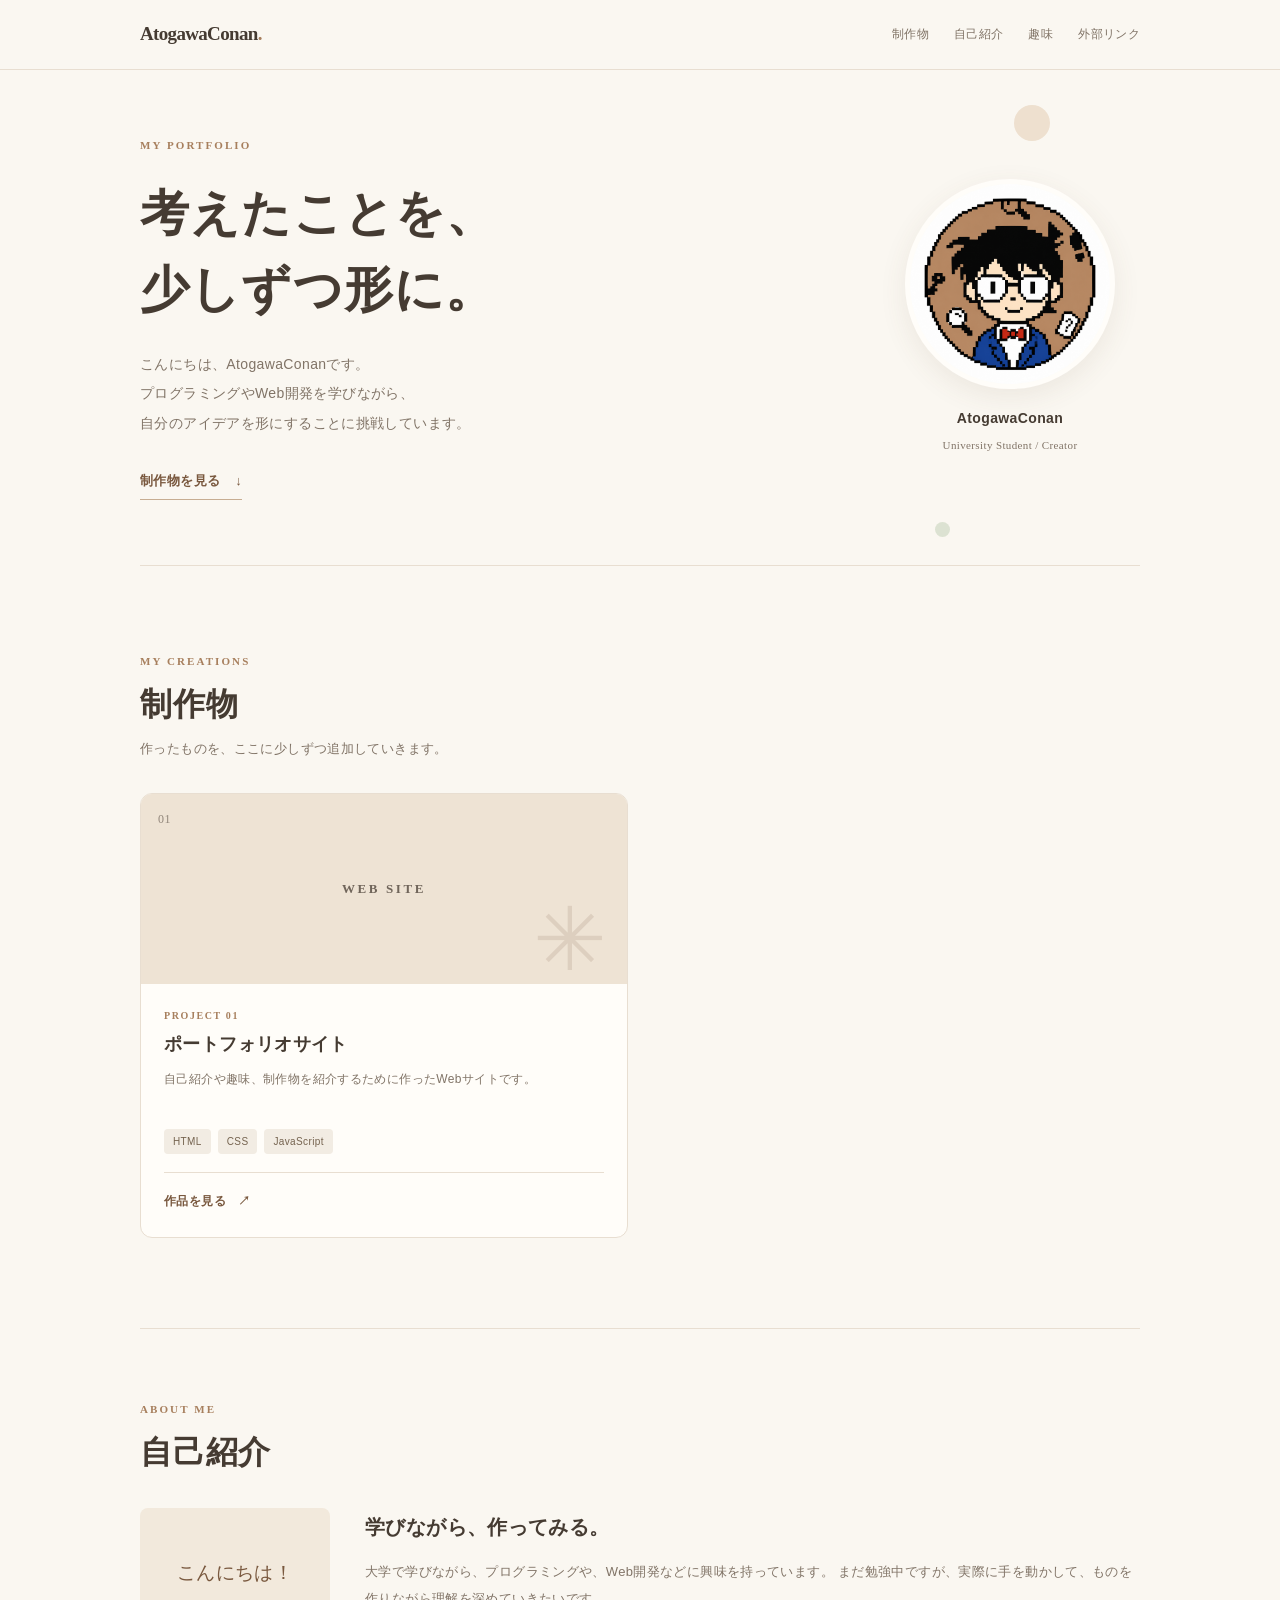
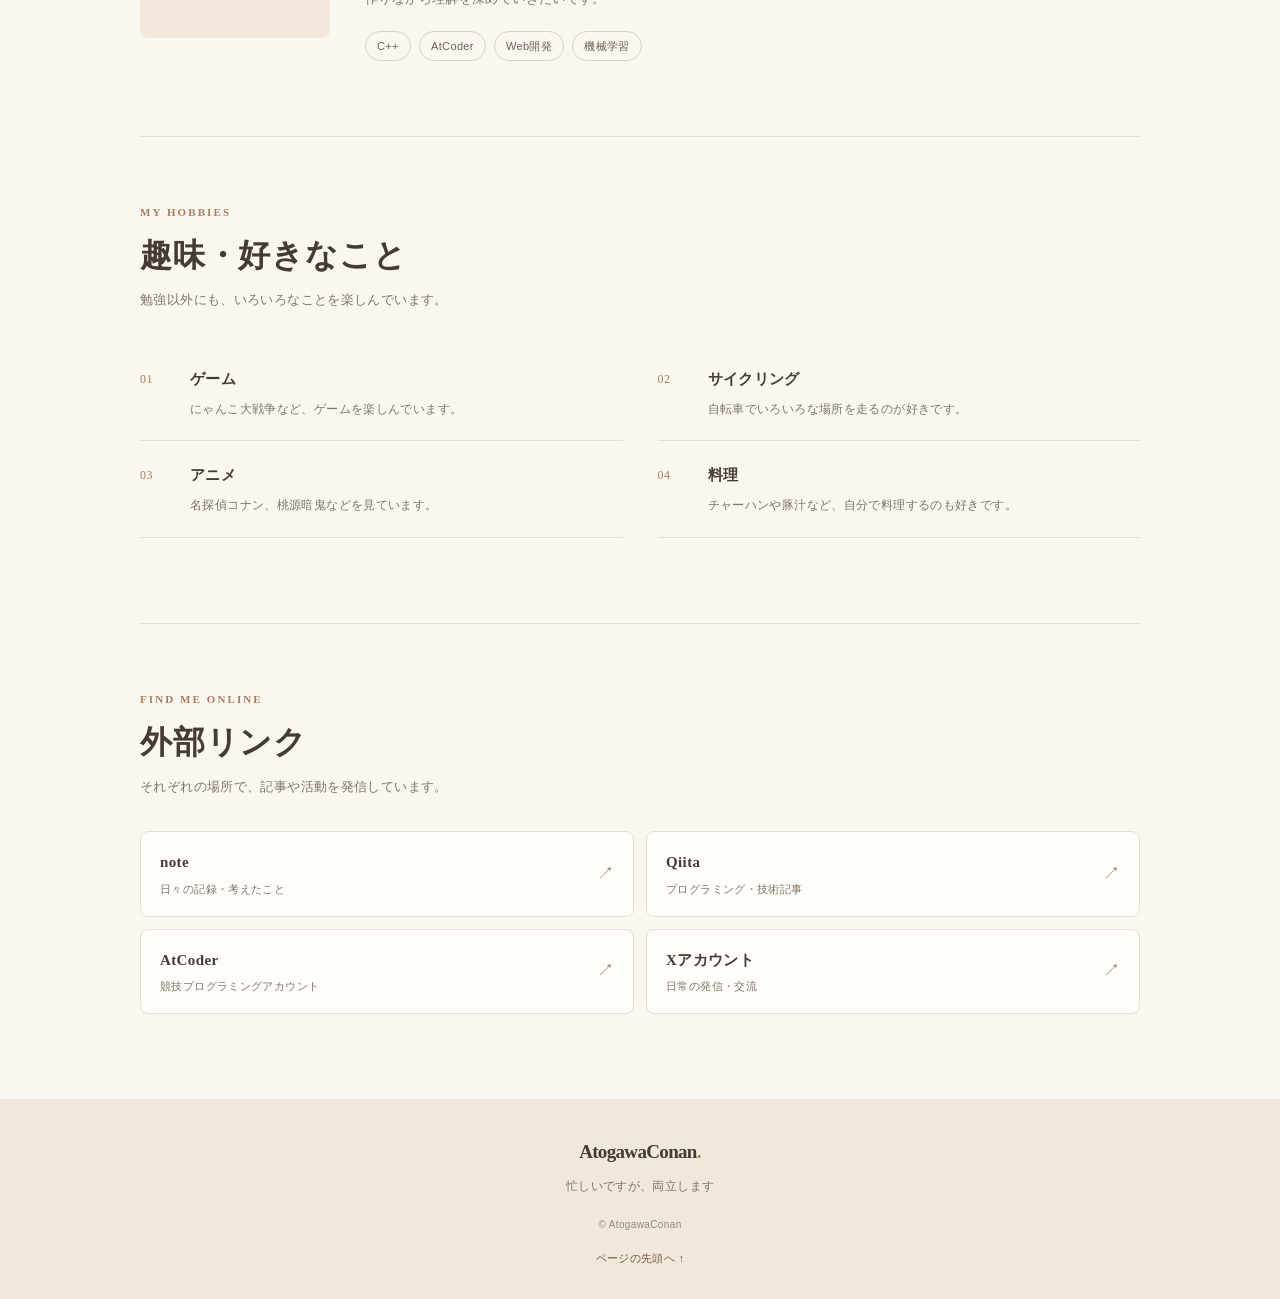
==== commit e788c9de: "Update text content and links in index.html" ====
--- a/index.html
+++ b/index.html
@@ -72,14 +72,14 @@
         <div>
           <h3>学びながら、作ってみる。</h3>
           <p>
-            大学で学びながら、プログラミングやAI、Web開発などに興味を持っています。
+            大学で学びながら、プログラミングや、Web開発などに興味を持っています。
             まだ勉強中ですが、実際に手を動かして、ものを作りながら理解を深めていきたいです。
           </p>
           <div class="tag-list">
             <span>C++</span>
             <span>AtCoder</span>
             <span>Web開発</span>
-            <span>AI・機械学習</span>
+            <span>機械学習</span>
           </div>
         </div>
       </div>
@@ -114,7 +114,7 @@
           <span class="hobby-number">03</span>
           <div>
             <h3>アニメ</h3>
-            <p>名探偵コナン、ドラゴンボールなどを見ています。</p>
+            <p>名探偵コナン、桃源暗鬼などを見ています。</p>
           </div>
         </article>
 
@@ -149,15 +149,15 @@
           <span class="external-arrow">↗</span>
         </a>
 
-        <a href="https://atcoder.jp/"
-           target="_blank" rel="noopener noreferrer">
-          <span><strong>AtCoder</strong><small>競技プログラミング</small></span>
+        <a href="https://atcoder.jp/users/AtogawaConan"
+           target="_blank" rel="noopener noreferrer">
+          <span><strong>AtCoder</strong><small>競技プログラミングアカウント</small></span>
           <span class="external-arrow">↗</span>
         </a>
 
         <a href="https://x.com/AtogawaConan000"
            target="_blank" rel="noopener noreferrer">
-          <span><strong>X</strong><small>日常の発信・交流</small></span>
+          <span><strong>Xアカウント</strong><small>日常の発信・交流</small></span>
           <span class="external-arrow">↗</span>
         </a>
       </div>
@@ -166,7 +166,7 @@
 
   <footer class="site-footer">
     <a class="site-logo" href="#top">AtogawaConan<span>.</span></a>
-    <p>学びながら、少しずつ。</p>
+    <p>忙しいですが、両立します</p>
     <small>© AtogawaConan</small>
     <a class="back-to-top" href="#top">ページの先頭へ ↑</a>
   </footer>
--- a/style.css
+++ b/style.css
@@ -1,623 +1,748 @@
+
 :root {
-  --text: #203b60;
-  --muted: #647994;
-  --blue: #397bc9;
-  --blue-dark: #193b66;
-  --blue-pale: #F5F9FF;
-  --line: #dce6f2;
-  --sidebar-width: 210px;
-}
-* { box-sizing: border-box; }
-html { scroll-behavior: smooth; scroll-padding-top: 22px; }
-body { margin: 0; color: var(--text); font-family: Arial, "Noto Sans JP", sans-serif; font-size: 14px; line-height: 1.8; background: var(--blue-pale); }
-a { color: inherit; text-decoration: none; }
-img { display: block; max-width: 100%; }
-button, input, textarea, select { font: inherit; }
-button { color: inherit; }
-button:focus-visible, a:focus-visible, input:focus-visible, textarea:focus-visible, select:focus-visible { outline: 2px solid #719bd0; outline-offset: 3px; }
-::selection { color: white; background: #397bc9; }
-section[id], header[id] { scroll-margin-top: 24px; }
-.hidden { display: none !important; }
-
-/* 左側の固定目次 */
-.sidebar { position: fixed; inset: 0 auto 0 0; z-index: 1000; display: flex; flex-direction: column; width: var(--sidebar-width); height: 100vh; height: 100dvh; padding: 22px 14px 18px; overflow-y: auto; color: #fff; background: #193b66; border-right: 1px solid rgba(255,255,255,.15); }
-.logo { display: inline-block; margin: 0 5px 30px; color: white; font-size: 18px; font-weight: 800; letter-spacing: .1px; }
-.side-nav { display: flex; flex-direction: column; gap: 4px; }
-.nav-link { position: relative; display: flex; align-items: center; min-height: 40px; padding: 8px 10px; color: rgba(255,255,255,.84); font-size: 12.5px; font-weight: 600; border-left: 3px solid transparent; transition: background .2s ease, border-color .2s ease; }
-.nav-link:hover { color: #fff; background: rgba(255,255,255,.08); }
-.nav-link.active { color: #fff; background: rgba(255,255,255,.12); border-left-color: #c8e1ff; }
-.sidebar-bottom { margin-top: auto; padding: 18px 8px 0; color: rgba(255,255,255,.72); }
-.sidebar-bottom span { display: block; margin-bottom: 7px; font-size: 9px; letter-spacing: 1.1px; }
-.sidebar-bottom a { display: inline-flex; align-items: center; justify-content: center; width: 32px; height: 32px; color: white; font-size: 22px; border: 1px solid rgba(255,255,255,.35); }
-
-/* メイン写真 */
-.hero { position: relative; display: flex; align-items: center; min-height: 530px; padding: 84px 36px 76px calc(var(--sidebar-width) + clamp(24px, 4vw, 54px)); color: white; background-color: #193c69; background-image: linear-gradient(90deg,rgba(9,28,57,.58),rgba(9,28,57,.17) 70%,rgba(9,28,57,.12)),linear-gradient(0deg,rgba(19,47,82,.22),transparent 50%),url("city.jpg"); background-size: cover; background-position: center 48%; isolation: isolate; }
-.hero::after { content: ""; position: absolute; z-index: -1; inset: auto 0 0; height: 52px; background: linear-gradient(to bottom,transparent,rgba(245,249,255,.12)); }
-.hero-top-links { position: absolute; top: 18px; right: 4%; display: flex; flex-wrap: wrap; gap: 18px; }
-.hero-top-links a { color: white; font-size: 12px; font-weight: 700; opacity: .95; }
-.hero-top-links a:hover { text-decoration: underline; text-underline-offset: 4px; }
-.hero-content { width: 100%; max-width: 850px; min-width: 0; margin: 0 auto; }
-.greeting, .eyebrow { margin: 0 0 6px; font-size: 10px; font-weight: 800; letter-spacing: 2px; }
-.greeting { margin-bottom: 23px; color: #d4e9ff; }
-.hero-welcome { margin: 0; font-size: 16px; font-weight: 700; }
-.hero h1 { margin: 0 0 7px; font-size: clamp(30px,3.3vw,43px); line-height: 1.4; letter-spacing: .02em; overflow-wrap: anywhere; }
-.hero h2 { margin: 0 0 13px; font-size: clamp(16px,1.6vw,20px); font-weight: 600; line-height: 1.7; }
-.intro { margin: 0 0 23px; font-size: 14px; }
-.hero-buttons { display: flex; flex-wrap: wrap; gap: 10px; }
-.button { display: inline-flex; align-items: center; justify-content: center; min-height: 38px; padding: 8px 15px; border: 1px solid transparent; cursor: pointer; font-size: 12px; font-weight: 700; transition: background .2s ease, color .2s ease, border-color .2s ease; }
-.button-primary { color: white; background: #2e6fb6; border-color: #2e6fb6; }
-.button-primary:hover { background: #245c9a; border-color: #245c9a; }
-.button-outline { color: white; background: rgba(255,255,255,.07); border-color: rgba(255,255,255,.72); }
-.button-outline:hover { background: rgba(255,255,255,.16); }
-.button-muted { color: var(--text); background: #edf2f8; border-color: #d6e0ed; }
-.scroll-cue { position: absolute; right: 4%; bottom: 20px; display: flex; align-items: center; gap: 10px; color: rgba(255,255,255,.85); font-size: 9px; letter-spacing: 1.4px; }
-.scroll-line { display: inline-block; width: 48px; height: 1px; background: rgba(255,255,255,.75); }
-
-/* 本文：写真の下はごく薄い単色の青 */
-.main-content { width: min(100% - var(--sidebar-width) - 50px, 1080px); margin: 0 auto 0 calc(var(--sidebar-width) + 25px); padding: 22px 0 0; }
-.section { margin: 0 0 20px; padding: 27px 30px 30px; background: rgba(255,255,255,.7); border: 1px solid #e1eaf5; }
-.section-heading { display: flex; align-items: flex-start; gap: 14px; margin-bottom: 18px; }
-.section-number { display: inline-flex; align-items: center; justify-content: center; flex: 0 0 31px; height: 31px; color: #2d67a6; background: #e8f1fc; font-size: 11px; font-weight: 800; }
-.eyebrow { color: #7a91ad; letter-spacing: 1.8px; }
-.section-heading h2 { margin: 0; font-size: 23px; line-height: 1.45; font-weight: 750; }
-.section-lead { margin: -5px 0 19px; color: var(--muted); font-size: 13px; }
-.profile-layout { display: grid; grid-template-columns: 190px minmax(0,1fr); gap: 27px; align-items: start; }
-.profile-photo { position: relative; width: 100%; min-height: 170px; background: #e7eff9; border: 1px solid #dce6f2; }
-.profile-photo img { position: relative; z-index: 1; width: 100%; height: 220px; object-fit: cover; }
-.profile-photo .photo-fallback { display: none; position: absolute; inset: 0; align-items: center; justify-content: center; color: #8aa0bc; font-size: 11px; letter-spacing: 2px; }
-.profile-photo.image-missing .photo-fallback { display: flex; }
-.profile-content h3 { margin: -5px 0 7px; font-size: 19px; }
-.profile-content p { margin: 0 0 13px; font-size: 13px; }
-.tags { display: flex; flex-wrap: wrap; gap: 6px; margin-top: 12px; }
-.tags span { display: inline-flex; padding: 3px 8px; color: #496788; background: #edf4fc; border: 1px solid #dce8f5; font-size: 10px; }
-.social-links { display: flex; flex-wrap: wrap; gap: 8px 17px; margin-top: 17px; }
-.social-links a { font-size: 12px; font-weight: 700; color: #2f679f; }
-.social-links a:hover { text-decoration: underline; text-underline-offset: 3px; }
-.social-links span { font-size: 10px; }
-
-/* 学習記録 */
-.learning-switch { display: flex; gap: 0; margin: 0 0 20px; border-bottom: 1px solid var(--line); }
-.switch-button { padding: 9px 19px; color: #6b7f98; background: transparent; border: 0; border-bottom: 2px solid transparent; cursor: pointer; font-size: 13px; }
-.switch-button.active { color: #275f9b; border-bottom-color: #397bc9; font-weight: 800; }
-.subheading-row { display: flex; align-items: center; justify-content: space-between; gap: 12px; margin-bottom: 13px; }
-.subheading-row h3 { margin: 0; font-size: 17px; }
-.subheading-row p { margin: 0; color: var(--muted); font-size: 11px; }
-.subheading-row.compact { margin-bottom: 9px; }
-.subheading-row h4 { margin: 0; font-size: 15px; }
-.resource-grid { display: grid; grid-template-columns: repeat(3,minmax(0,1fr)); gap: 10px; margin-bottom: 18px; }
-.resource-button { display: flex; flex-direction: column; align-items: flex-start; min-height: 92px; padding: 12px; text-align: left; background: rgba(255,255,255,.7); border: 1px solid var(--line); cursor: pointer; }
-.resource-button > span { margin-bottom: 5px; color: #7894b5; font-size: 10px; }
-.resource-button strong { font-size: 14px; }
-.resource-button small { margin-top: 3px; color: var(--muted); font-size: 10px; }
-.resource-button.active { background: #f0f6ff; border-color: #8bb0dd; }
-.record-workspace { display: grid; grid-template-columns: minmax(200px,.8fr) minmax(0,1.2fr); align-items: start; gap: 17px; }
-.record-list-column { min-width: 0; }
-.problem-list, .subject-list { display: flex; flex-direction: column; gap: 7px; }
-.problem-item { display: flex; align-items: center; justify-content: space-between; gap: 10px; width: 100%; padding: 11px 12px; text-align: left; background: rgba(255,255,255,.85); border: 1px solid var(--line); cursor: pointer; }
-.problem-item:hover { background: #f0f6ff; border-color: #b8cce3; }
-.problem-item span:first-child { display: flex; flex-direction: column; min-width: 0; }
-.problem-item strong { overflow-wrap: anywhere; font-size: 12px; }
-.problem-item small { color: var(--muted); font-size: 10px; }
-.small-button { display: inline-flex; align-items: center; justify-content: center; min-height: 30px; padding: 5px 9px; color: #2c659f; background: #f5f9ff; border: 1px solid #cbdced; cursor: pointer; font-size: 11px; font-weight: 700; }
-.small-button:hover { background: #eaf3ff; }
-.small-button:disabled { opacity: .4; cursor: not-allowed; }
-.study-editor, .editor-form, .entry-form, .entry-detail { min-width: 0; padding: 18px; background: #fff; border: 1px solid #dbe6f2; }
-.study-editor h4, .editor-form h4 { margin: 0 0 13px; font-size: 16px; }
-.study-editor label, .editor-form label, .entry-form label { display: flex; flex-direction: column; gap: 5px; margin-bottom: 12px; color: #536a86; font-size: 11px; font-weight: 700; }
-input, textarea, select { width: 100%; min-width: 0; padding: 9px 10px; color: var(--text); background: #fff; border: 1px solid #ccd9e8; border-radius: 0; font-size: 12px; font-weight: 400; }
-textarea { resize: vertical; line-height: 1.65; }
-input::placeholder, textarea::placeholder { color: #9aa9bb; }
-.form-actions { display: flex; flex-wrap: wrap; gap: 8px; }
-.editor-title-row { display: flex; align-items: flex-start; justify-content: space-between; gap: 12px; margin-bottom: 13px; }
-.editor-title-row h3, .editor-title-row h4 { margin: 0; }
-.text-button { padding: 4px 0; color: #326ba5; background: transparent; border: 0; cursor: pointer; font-size: 11px; font-weight: 700; }
-.text-button:hover { text-decoration: underline; text-underline-offset: 3px; }
-.inline-add { display: flex; gap: 8px; margin: 0 0 12px; }
-.inline-add input { flex: 1; }
-.empty-state { margin: 0; padding: 19px 12px; color: #788ba3; background: rgba(255,255,255,.52); border: 1px dashed #cbd9e9; text-align: center; font-size: 11px; }
-.storage-note, .save-note { margin: 15px 0 0; color: #788ba3; font-size: 10px; }
-.save-note { min-height: 1em; }
+  --background: #faf7f1;
+  --surface: #fffdf9;
+  --surface-warm: #f2e9dc;
+  --text: #453b32;
+  --muted: #817467;
+  --accent: #a77f5d;
+  --accent-dark: #79583e;
+  --line: #e8ded1;
+  --green-soft: #e8ebe0;
+  --content-width: 1000px;
+}
+
+* {
+  box-sizing: border-box;
+}
+
+html {
+  scroll-behavior: smooth;
+  scroll-padding-top: 85px;
+}
+
+body {
+  margin: 0;
+  color: var(--text);
+  background: var(--background);
+  font-family:
+    "Noto Sans JP",
+    "Yu Gothic",
+    Meiryo,
+    sans-serif;
+  font-size: 15px;
+  line-height: 1.9;
+  letter-spacing: 0.025em;
+}
+
+a {
+  color: inherit;
+  text-decoration: none;
+}
+
+button,
+input,
+textarea {
+  font: inherit;
+}
+
+img {
+  display: block;
+  max-width: 100%;
+}
+
+::selection {
+  color: var(--text);
+  background: #e8d4bd;
+}
+
+section[id] {
+  scroll-margin-top: 85px;
+}
+
+/* ヘッダー */
+
+.site-header {
+  position: sticky;
+  top: 0;
+  z-index: 100;
+  display: flex;
+  align-items: center;
+  justify-content: space-between;
+  gap: 24px;
+  min-height: 70px;
+  padding: 12px max(5%, calc((100% - var(--content-width)) / 2));
+  background: rgba(250, 247, 241, 0.94);
+  border-bottom: 1px solid var(--line);
+  backdrop-filter: blur(12px);
+}
+
+.site-logo {
+  flex-shrink: 0;
+  font-family: Georgia, serif;
+  font-size: 19px;
+  font-weight: 700;
+  letter-spacing: -0.035em;
+}
+
+.site-logo span {
+  color: var(--accent);
+}
+
+.header-nav {
+  display: flex;
+  align-items: center;
+  justify-content: flex-end;
+  flex-wrap: wrap;
+  gap: 25px;
+}
+
+.header-nav a {
+  color: var(--muted);
+  font-size: 12px;
+  transition: color 0.2s ease;
+}
+
+.header-nav a:hover {
+  color: var(--accent-dark);
+}
+
+/* 共通レイアウト */
+
+.section-wrap {
+  width: min(var(--content-width), 90%);
+  margin-right: auto;
+  margin-left: auto;
+}
+
+.section-heading {
+  margin-bottom: 32px;
+}
+
+.eyebrow {
+  margin: 0 0 8px;
+  color: var(--accent);
+  font-family: Georgia, serif;
+  font-size: 11px;
+  font-weight: 700;
+  letter-spacing: 0.19em;
+}
+
+.section-heading h2 {
+  margin: 0;
+  font-family: Georgia, "Yu Mincho", serif;
+  font-size: clamp(25px, 3vw, 32px);
+  font-weight: 600;
+  line-height: 1.5;
+  letter-spacing: 0.025em;
+}
+
+.section-heading > p:last-child {
+  margin: 9px 0 0;
+  color: var(--muted);
+  font-size: 13px;
+}
+
+/* トップ */
+
+.hero {
+  position: relative;
+  display: grid;
+  grid-template-columns: minmax(0, 1fr) 260px;
+  align-items: center;
+  gap: 50px;
+  min-height: 440px;
+  padding-top: 65px;
+  padding-bottom: 65px;
+  overflow: hidden;
+  border-bottom: 1px solid var(--line);
+}
+
+.hero-text {
+  position: relative;
+  z-index: 1;
+}
+
+.hero-text .eyebrow {
+  margin-bottom: 20px;
+}
+
+.hero h1 {
+  margin: 0 0 22px;
+  font-family: Georgia, "Yu Mincho", serif;
+  font-size: clamp(34px, 4.5vw, 49px);
+  font-weight: 600;
+  line-height: 1.55;
+  letter-spacing: 0.025em;
+}
+
+.hero-description {
+  margin: 0 0 28px;
+  color: var(--muted);
+  font-size: 14px;
+  line-height: 2.1;
+}
+
+.text-link {
+  display: inline-flex;
+  align-items: center;
+  gap: 15px;
+  padding-bottom: 5px;
+  color: var(--accent-dark);
+  border-bottom: 1px solid #c7ad92;
+  font-size: 13px;
+  font-weight: 700;
+}
+
+.text-link span {
+  transition: transform 0.2s ease;
+}
+
+.text-link:hover span {
+  transform: translateY(3px);
+}
+
+.hero-profile {
+  position: relative;
+  z-index: 1;
+  text-align: center;
+}
+
+.avatar-frame {
+  width: 210px;
+  height: 210px;
+  margin: 0 auto 16px;
+  overflow: hidden;
+  background: #fffdf9;
+  border: 5px solid #fffdf9;
+  border-radius: 50%;
+  box-shadow: 0 8px 28px rgba(105, 79, 55, 0.09);
+}
+
+.avatar-frame img {
+  width: 100%;
+  height: 100%;
+  object-fit: cover;
+}
+
+.avatar-caption {
+  margin: 0;
+  font-size: 14px;
+  font-weight: 700;
+}
+
+.avatar-subcaption {
+  margin: 3px 0 0;
+  color: var(--muted);
+  font-family: Georgia, serif;
+  font-size: 11px;
+}
+
+.hero-decoration {
+  position: absolute;
+  z-index: 0;
+  display: block;
+  border-radius: 50%;
+  pointer-events: none;
+}
+
+.decoration-one {
+  top: 35px;
+  right: 90px;
+  width: 36px;
+  height: 36px;
+  background: #eee0cf;
+}
+
+.decoration-two {
+  right: 190px;
+  bottom: 28px;
+  width: 15px;
+  height: 15px;
+  background: #dce2d2;
+}
 
 /* 制作物 */
-.works-empty { display: flex; flex-direction: column; align-items: center; justify-content: center; min-height: 150px; padding: 25px; text-align: center; border: 1px dashed #cbd9e9; background: rgba(255,255,255,.38); }
-.empty-mark { display: inline-flex; align-items: center; justify-content: center; width: 33px; height: 33px; margin-bottom: 7px; color: #6f8bad; border: 1px solid #b9cbe0; font-size: 20px; }
-.works-empty p { margin: 0 0 3px; font-size: 13px; font-weight: 700; }
-.works-empty small { color: var(--muted); font-size: 11px; }
-
-/* 日記・ABC */
-.section-tools { display: flex; align-items: center; justify-content: space-between; gap: 10px; margin: 0 0 13px; }
-.date-tool { display: flex; align-items: center; gap: 8px; color: #326ba5; font-size: 11px; font-weight: 700; }
-.date-tool input { width: auto; max-width: 145px; padding: 5px 7px; font-size: 11px; }
-.diary-list { display: flex; flex-direction: column; gap: 7px; }
-.diary-row { display: grid; grid-template-columns: 100px minmax(0,1fr) 20px; align-items: center; gap: 15px; width: 100%; min-height: 56px; padding: 11px 14px; text-align: left; background: rgba(255,255,255,.78); border: 1px solid #dce6f2; cursor: pointer; }
-.diary-row:hover { background: #fff; border-color: #9db9d9; }
-.diary-date { color: #7187a1; font-size: 11px; font-variant-numeric: tabular-nums; }
-.diary-row strong { overflow-wrap: anywhere; font-size: 13px; font-weight: 650; }
-.diary-arrow { color: #4d79a9; text-align: right; }
-.list-footer { display: flex; align-items: center; justify-content: space-between; gap: 12px; margin-top: 12px; }
-.pagination { display: flex; align-items: center; gap: 10px; color: var(--muted); font-size: 10px; }
-.new-label { display: inline-flex; align-items: center; min-height: 23px; padding: 2px 9px; color: #fff; background: #2f679f; font-size: 10px; font-weight: 800; letter-spacing: 1px; }
-.abc-strip { display: grid; grid-template-columns: repeat(5,minmax(0,1fr)); gap: 8px; }
-.abc-card { position: relative; display: flex; flex-direction: column; align-items: flex-start; min-width: 0; min-height: 120px; padding: 11px; text-align: left; background: rgba(255,255,255,.78); border: 1px solid #dce6f2; cursor: pointer; }
-.abc-card:hover { background: #fff; border-color: #9db9d9; }
-.abc-card-date { color: #7187a1; font-size: 10px; }
-.abc-card strong { margin: 8px 0; overflow-wrap: anywhere; font-size: 12px; line-height: 1.5; }
-.abc-card-result { margin-top: auto; color: #47719e; font-size: 10px; }
-.abc-card .diary-arrow { position: absolute; right: 10px; bottom: 9px; }
-.entry-form { margin-top: 18px; }
-.entry-form > h3 { margin-top: 0; }
-.form-row { display: grid; grid-template-columns: .65fr 1.35fr; gap: 12px; }
-.entry-detail { margin-top: 18px; }
-.detail-top { display: flex; align-items: center; justify-content: space-between; gap: 12px; color: #7588a0; font-size: 11px; }
-.entry-detail > h3 { margin: 10px 0 14px; font-size: 21px; line-height: 1.5; overflow-wrap: anywhere; }
-.detail-image { max-width: min(100%,520px); max-height: 400px; margin: 12px 0; object-fit: contain; object-position: left; }
-.detail-body, .detail-section p { white-space: pre-wrap; overflow-wrap: anywhere; font-size: 13px; }
-.detail-navigation { display: flex; justify-content: space-between; gap: 8px; margin-top: 22px; padding-top: 13px; border-top: 1px solid var(--line); }
-.detail-section { padding: 10px 0; border-top: 1px solid #e7edf5; }
-.detail-section h4 { margin: 0; font-size: 12px; }
-.detail-section p { margin: 5px 0 0; }
-.result-line { color: #356b9e; font-size: 12px; font-weight: 700; }
-
-/* アンケート・フッター */
-.survey-section { margin: 22px 0 0; padding: 25px 25px 28px; text-align: center; background: rgba(255,255,255,.76); border: 1px solid #dce6f2; }
-.survey-section h2 { margin: 0 0 5px; font-size: 19px; }
-.survey-section p { margin: 0 0 14px; color: var(--muted); font-size: 12px; }
-.footer { padding: 25px 0 30px; text-align: center; }
-.footer-logo { margin: 0 0 8px; font-size: 17px; font-weight: 800; }
-.footer-links { display: flex; justify-content: center; flex-wrap: wrap; gap: 17px; }
-.footer-links a { color: #326ba5; font-size: 11px; }
-.copyright { margin: 9px 0 2px; color: #8293a8; font-size: 10px; }
-.back-to-top { color: #326ba5; font-size: 11px; }
-.reveal { opacity: 0; transform: translateY(10px); transition: opacity .45s ease, transform .45s ease; }
-.reveal.visible { opacity: 1; transform: translateY(0); }
-.page-transition { position: fixed; inset: 0; z-index: 2000; pointer-events: none; background: #dcecff; transform: scaleY(0); transform-origin: top; }
-body:not(.page-loaded) .page-transition { animation: page-in .65s ease forwards; }
-@keyframes page-in { 0% { transform: scaleY(1); transform-origin: top; } 100% { transform: scaleY(0); transform-origin: top; } }
-@media (max-width: 900px) {
-  :root { --sidebar-width: 170px; }
-  .sidebar { padding-inline: 10px; }
-  .logo { font-size: 15px; }
-  .main-content { width: calc(100% - var(--sidebar-width) - 32px); margin-left: calc(var(--sidebar-width) + 16px); }
-  .section { padding: 23px 20px 24px; }
-  .profile-layout { grid-template-columns: 145px minmax(0,1fr); gap: 18px; }
-  .profile-photo img { height: 185px; }
-  .record-workspace { grid-template-columns: 1fr; }
-  .study-editor { margin-top: 4px; }
-  .abc-strip { grid-template-columns: repeat(3,minmax(0,1fr)); }
-}
-@media (max-width: 640px) {
-  :root { --sidebar-width: 0px; }
-  .sidebar { position: relative; inset: auto; width: 100%; height: auto; padding: 10px 12px; overflow: visible; }
-  .logo { margin: 0 0 9px; font-size: 15px; }
-  .side-nav { flex-direction: row; flex-wrap: wrap; gap: 4px; }
-  .nav-link { min-height: 30px; padding: 5px 7px; border-left: 0; border-bottom: 2px solid transparent; font-size: 10px; }
-  .nav-link.active { border-bottom-color: #c8e1ff; }
-  .sidebar-bottom { display: none; }
-  .hero { min-height: 420px; padding: 78px 20px 62px; background-position: center; }
-  .hero-top-links { top: 13px; right: 16px; left: 16px; justify-content: flex-end; gap: 12px; }
-  .hero-top-links a { font-size: 11px; }
-  .hero h1 { font-size: clamp(28px,8vw,38px); }
-  .hero h2 { font-size: 15px; }
-  .main-content { width: auto; margin: 0; padding: 12px 10px 0; }
-  .section { margin-bottom: 12px; padding: 20px 14px; }
-  .section-heading { gap: 10px; margin-bottom: 14px; }
-  .section-heading h2 { font-size: 20px; }
-  .profile-layout { grid-template-columns: 1fr; gap: 14px; }
-  .profile-photo { width: 125px; min-height: 130px; }
-  .profile-photo img { height: 145px; }
-  .profile-content p { font-size: 12px; }
-  .resource-grid { grid-template-columns: 1fr; gap: 7px; }
-  .resource-button { min-height: 65px; }
-  .subheading-row { align-items: flex-start; }
-  .subheading-row p { max-width: 45%; text-align: right; }
-  .diary-row { grid-template-columns: 76px minmax(0,1fr) 15px; gap: 8px; padding: 10px 9px; }
-  .diary-row strong { font-size: 12px; }
-  .date-tool { gap: 4px; font-size: 10px; }
-  .date-tool input { max-width: 125px; }
-  .abc-strip { grid-template-columns: repeat(2,minmax(0,1fr)); }
-  .abc-card { min-height: 105px; }
-  .form-row { grid-template-columns: 1fr; gap: 0; }
-  .entry-form, .entry-detail, .study-editor, .editor-form { padding: 13px; }
-  .detail-navigation { flex-wrap: wrap; }
-  .detail-navigation button { flex: 1; }
-  .survey-section { padding: 22px 12px; }
-}
-@media (prefers-reduced-motion: reduce) {
-  html { scroll-behavior: auto; }
-  *, *::before, *::after { animation-duration: .01ms !important; transition-duration: .01ms !important; }
-  .reveal { opacity: 1; transform: none; }
-}
-
-/* 日記の写真入力補足 */
-.field-help { color: #788ba3; font-size: 10px; font-weight: 400; line-height: 1.6; }
-/* ===== 日記：横長の行を5件、縦に並べる ===== */
-
-#diary .diary-tools {
-  justify-content: flex-end;
-  margin-bottom: 12px;
-}
-
-#diary .diary-list {
+
+.works-section {
+  padding-top: 85px;
+  padding-bottom: 90px;
+}
+
+.works-grid {
+  display: grid;
+  grid-template-columns: repeat(2, minmax(0, 1fr));
+  gap: 24px;
+}
+
+.project-card {
+  min-width: 0;
+  overflow: hidden;
+  background: var(--surface);
+  border: 1px solid var(--line);
+  border-radius: 12px;
+  transition:
+    transform 0.25s ease,
+    box-shadow 0.25s ease;
+}
+
+.project-card:hover {
+  transform: translateY(-4px);
+  box-shadow: 0 12px 28px rgba(91, 69, 48, 0.08);
+}
+
+.project-preview {
+  position: relative;
+  display: flex;
+  align-items: center;
+  justify-content: center;
+  min-height: 190px;
+  overflow: hidden;
+}
+
+.preview-1 {
+  background: #eee3d4;
+}
+
+.preview-2 {
+  background: #e5e9df;
+}
+
+.preview-3 {
+  background: #f0e1dc;
+}
+
+.preview-number {
+  position: absolute;
+  top: 14px;
+  left: 17px;
+  color: rgba(69, 59, 50, 0.55);
+  font-family: Georgia, serif;
+  font-size: 12px;
+}
+
+.preview-label {
+  color: rgba(69, 59, 50, 0.75);
+  font-family: Georgia, serif;
+  font-size: 13px;
+  font-weight: 700;
+  letter-spacing: 0.2em;
+}
+
+.preview-symbol {
+  position: absolute;
+  right: 20px;
+  bottom: 0;
+  color: rgba(121, 88, 62, 0.14);
+  font-size: 88px;
+  line-height: 1;
+}
+
+.project-info {
+  padding: 22px 23px 23px;
+}
+
+.project-index {
+  margin: 0 0 5px;
+  color: var(--accent);
+  font-family: Georgia, serif;
+  font-size: 10px;
+  font-weight: 700;
+  letter-spacing: 0.16em;
+}
+
+.project-info h3 {
+  margin: 0 0 9px;
+  font-size: 18px;
+  font-weight: 700;
+  line-height: 1.6;
+}
+
+.project-description {
+  min-height: 3.8em;
+  margin: 0;
+  color: var(--muted);
+  font-size: 12px;
+  line-height: 1.9;
+}
+
+.project-tags {
+  display: flex;
+  flex-wrap: wrap;
+  gap: 7px;
+  margin-top: 15px;
+}
+
+.project-tag {
+  padding: 3px 9px;
+  color: #75634f;
+  background: #f2ece3;
+  border-radius: 4px;
+  font-size: 10px;
+}
+
+.project-action {
+  margin-top: 18px;
+  padding-top: 13px;
+  border-top: 1px solid var(--line);
+}
+
+.project-link {
+  display: inline-flex;
+  align-items: center;
+  gap: 12px;
+  color: var(--accent-dark);
+  font-size: 12px;
+  font-weight: 700;
+}
+
+.project-link span {
+  transition: transform 0.2s ease;
+}
+
+.project-link:hover span {
+  transform: translate(3px, -3px);
+}
+
+.project-unavailable {
+  color: #998d7f;
+  font-size: 12px;
+}
+
+/* 自己紹介 */
+
+.about-section {
+  padding-top: 70px;
+  padding-bottom: 75px;
+  border-top: 1px solid var(--line);
+}
+
+.about-content {
+  display: grid;
+  grid-template-columns: 190px minmax(0, 1fr);
+  align-items: start;
+  gap: 35px;
+}
+
+.about-mark {
+  display: flex;
+  align-items: center;
+  justify-content: center;
+  min-height: 130px;
+  padding: 20px;
+  color: var(--accent-dark);
+  background: var(--surface-warm);
+  border-radius: 8px;
+  font-family: Georgia, "Yu Mincho", serif;
+  font-size: 19px;
+}
+
+.about-content h3 {
+  margin: 0 0 12px;
+  font-family: Georgia, "Yu Mincho", serif;
+  font-size: 20px;
+  font-weight: 600;
+}
+
+.about-content p {
+  margin: 0;
+  color: var(--muted);
+  font-size: 13px;
+  line-height: 2.1;
+}
+
+.tag-list {
+  display: flex;
+  flex-wrap: wrap;
+  gap: 8px;
+  margin-top: 18px;
+}
+
+.tag-list span {
+  padding: 4px 11px;
+  color: #71614e;
+  border: 1px solid #ded1c0;
+  border-radius: 20px;
+  font-size: 11px;
+}
+
+/* 趣味 */
+
+.hobbies-section {
+  padding-top: 65px;
+  padding-bottom: 85px;
+  border-top: 1px solid var(--line);
+}
+
+.hobbies-list {
+  display: grid;
+  grid-template-columns: repeat(2, minmax(0, 1fr));
+  column-gap: 35px;
+}
+
+.hobby-item {
+  display: grid;
+  grid-template-columns: 38px minmax(0, 1fr);
+  gap: 12px;
+  padding: 20px 0;
+  border-bottom: 1px solid var(--line);
+}
+
+.hobby-number {
+  padding-top: 3px;
+  color: var(--accent);
+  font-family: Georgia, serif;
+  font-size: 12px;
+}
+
+.hobby-item h3 {
+  margin: 0 0 4px;
+  font-size: 15px;
+}
+
+.hobby-item p {
+  margin: 0;
+  color: var(--muted);
+  font-size: 12px;
+  line-height: 1.9;
+}
+
+/* 外部リンク */
+
+.links-section {
+  padding-top: 65px;
+  padding-bottom: 85px;
+  border-top: 1px solid var(--line);
+}
+
+.external-links {
+  display: grid;
+  grid-template-columns: repeat(2, minmax(0, 1fr));
+  gap: 12px;
+}
+
+.external-links > a {
+  display: flex;
+  align-items: center;
+  justify-content: space-between;
+  gap: 15px;
+  min-height: 76px;
+  padding: 16px 19px;
+  background: var(--surface);
+  border: 1px solid var(--line);
+  border-radius: 8px;
+  transition:
+    background 0.2s ease,
+    border-color 0.2s ease;
+}
+
+.external-links > a:hover {
+  background: #f3ebdf;
+  border-color: #d6c1a9;
+}
+
+.external-links strong,
+.external-links small {
+  display: block;
+}
+
+.external-links strong {
+  font-family: Georgia, serif;
+  font-size: 15px;
+}
+
+.external-links small {
+  margin-top: 2px;
+  color: var(--muted);
+  font-size: 11px;
+}
+
+.external-arrow {
+  color: var(--accent);
+  font-size: 17px;
+}
+
+/* フッター */
+
+.site-footer {
   display: flex;
   flex-direction: column;
-  gap: 12px;
-}
-
-#diary .diary-row {
-  display: grid;
-  grid-template-columns: 24px 100px minmax(0, 1fr) 20px;
-  align-items: center;
-  gap: 12px;
-  width: 100%;
-  min-height: 82px;
-  padding: 16px 18px;
-  color: #203b60;
-  text-align: left;
-  background: #fff;
-  border: 1px solid #dce6f2;
-  border-radius: 0;
-  cursor: pointer;
-  transition: background 0.2s ease, border-color 0.2s ease;
-}
-
-#diary .diary-row:hover {
-  background: #f8fbff;
-  border-color: #9db9d9;
-}
-
-#diary .diary-row::before {
-  content: "/";
-  color: #397bc9;
-  font-size: 20px;
-  font-weight: 400;
-}
-
-#diary .diary-date {
-  color: #7187a1;
+  align-items: center;
+  gap: 5px;
+  padding: 35px 5% 30px;
+  background: #f0e8dc;
+  text-align: center;
+}
+
+.site-footer p {
+  margin: 0;
+  color: var(--muted);
+  font-size: 12px;
+}
+
+.site-footer > small {
+  margin-top: 12px;
+  color: #948778;
+  font-size: 10px;
+}
+
+.back-to-top {
+  margin-top: 9px;
+  color: var(--accent-dark);
   font-size: 11px;
-  white-space: nowrap;
-}
-
-#diary .diary-row strong {
-  min-width: 0;
-  overflow-wrap: anywhere;
-  font-size: 14px;
-  font-weight: 600;
-}
-
-#diary .diary-arrow {
-  color: #397bc9;
-  text-align: center;
-  font-size: 16px;
-}
-
-#diary .diary-bottom-links {
-  display: flex;
-  flex-direction: column;
-  align-items: flex-start;
-  gap: 8px;
-  margin-top: 19px;
-}
-
-#diary .diary-bottom-links .text-button {
-  font-size: 12px;
-}
-
-#diary .diary-date-search {
-  display: flex;
-  align-items: center;
-  flex-wrap: wrap;
-  gap: 10px;
-  color: #326ba5;
-  font-size: 12px;
-  font-weight: 700;
-  cursor: pointer;
-}
-
-#diary .diary-date-search input {
-  width: auto;
-  max-width: 170px;
-  padding: 5px 8px;
-  color: #203b60;
-  font-size: 11px;
-}
-
-#diary .pagination {
-  margin-top: 14px;
 }
 
 /* スマートフォン */
-@media (max-width: 640px) {
-  #diary .diary-row {
-    grid-template-columns: 18px minmax(0, 1fr) 18px;
-    gap: 9px;
-    min-height: 72px;
-    padding: 12px;
-  }
-
-  #diary .diary-date {
-    grid-column: 2;
-    grid-row: 1;
-  }
-
-  #diary .diary-row strong {
-    grid-column: 2;
-    grid-row: 2;
-    font-size: 13px;
-  }
-
-  #diary .diary-row::before {
-    grid-column: 1;
-    grid-row: 1 / span 2;
-  }
-
-  #diary .diary-arrow {
-    grid-column: 3;
-    grid-row: 1 / span 2;
-  }
-
-  #diary .diary-date-search {
+
+@media (max-width: 700px) {
+  .site-header {
     align-items: flex-start;
     flex-direction: column;
-    gap: 5px;
-  }
-}
-
-/* ===== 日記一覧・記事ページ ===== */
-
-#diary {
-    color: #26364a;
-}
-
-#diary .section-heading {
-    margin-bottom: 28px;
-}
-
-#diary .section-label {
-    color: #526982;
-    letter-spacing: 0.14em;
-    font-size: 0.78rem;
-}
-
-.diary-list-page {
-    background: #f0f3f7;
-    border: 1px solid #d8e0e9;
-    border-radius: 14px;
-    padding: 20px;
-}
-
-#diary .diary-list {
-    display: flex;
-    flex-direction: column;
-    gap: 10px;
-}
-
-#diary .diary-row {
-    width: 100%;
-    display: grid;
-    grid-template-columns: 110px minmax(0, 1fr) 24px;
-    align-items: center;
-    gap: 16px;
-    padding: 19px 20px;
-    text-align: left;
-    background: #fff;
-    border: 1px solid #d5dee8;
-    border-radius: 8px;
-    color: #26364a;
-    cursor: pointer;
-    transition: background 0.2s, border-color 0.2s;
-}
-
-#diary .diary-row:hover {
-    background: #e5edf7;
-    border-color: #9eafc3;
-}
-
-#diary .diary-date {
-    color: #60758f;
-    font-size: 0.85rem;
-}
-
-#diary .diary-row strong {
-    font-size: 1rem;
-    font-weight: 600;
-}
-
-#diary .diary-arrow {
-    color: #526982;
-    text-align: right;
-}
-
-.diary-bottom-links {
-    display: flex;
-    justify-content: space-between;
-    align-items: center;
-    flex-wrap: wrap;
-    gap: 14px;
-    margin-top: 20px;
-}
-
-.diary-bottom-links button,
-.diary-date-search,
-.diary-article-navigation button {
-    color: #344b65;
-    font-size: 0.9rem;
-}
-
-.diary-bottom-links button {
-    background: transparent;
-    border: 0;
-    cursor: pointer;
-}
-
-.diary-date-search {
-    display: flex;
-    align-items: center;
-    gap: 10px;
-}
-
-.diary-date-search input {
-    max-width: 160px;
-    padding: 8px;
-    border: 1px solid #ccd7e4;
-    border-radius: 6px;
-    background: white;
-    color: #26364a;
-}
-
-.diary-pagination {
-    display: flex;
-    justify-content: center;
-    align-items: center;
-    gap: 20px;
-    margin-top: 20px;
-}
-
-.diary-pagination button {
-    padding: 8px 14px;
-    background: white;
-    border: 1px solid #d1dce8;
-    border-radius: 7px;
-    color: #344b65;
-    cursor: pointer;
-}
-
-/* 個別記事 */
-
-.diary-detail {
-    margin-top: 18px;
-}
-
-.diary-detail-layout {
-    display: grid;
-    grid-template-columns: 240px minmax(0, 1fr);
-    align-items: stretch;
-    gap: 16px;
-}
-
-.diary-sidebar,
-.diary-article {
-    min-width: 0;
-    background: #fff;
-    border: 1px solid #d8e0e9;
-    border-radius: 12px;
-    padding: 24px;
-}
-
-.diary-sidebar {
-    background: #f4f7fb;
-}
-
-.diary-sidebar a {
-    color: #3e5d80;
-    text-decoration: none;
-}
-
-.diary-sidebar h3 {
-    margin: 28px 0 14px;
-    font-size: 1rem;
-}
-
-#diary-sidebar-list {
-    display: flex;
-    flex-direction: column;
-}
-
-#diary-sidebar-list a {
-    padding: 12px 8px;
-    border-bottom: 1px solid #dce4ed;
-    font-size: 0.85rem;
-}
-
-.diary-article-date {
-    color: #60758f;
-    font-size: 0.9rem;
-    margin-bottom: 14px;
-}
-
-.diary-article h2 {
-    color: #263b55;
-    font-size: clamp(1.5rem, 3vw, 2.2rem);
-    line-height: 1.5;
-    margin: 0 0 24px;
-    padding-bottom: 20px;
-    border-bottom: 1px solid #d8e0e9;
-}
-
-.diary-article-body {
-    color: #354b64;
-    font-size: 1rem;
-    line-height: 2.1;
+    gap: 8px;
+    padding: 13px 5%;
+  }
+
+  .site-logo {
+    font-size: 18px;
+  }
+
+  .header-nav {
+    justify-content: flex-start;
+    gap: 8px 19px;
+  }
+
+  .header-nav a {
+    font-size: 11px;
+  }
+
+  .section-wrap {
+    width: 90%;
+  }
+
+  .hero {
+    grid-template-columns: minmax(0, 1fr) 110px;
+    gap: 17px;
+    min-height: 350px;
+    padding-top: 45px;
+    padding-bottom: 45px;
+  }
+
+  .hero-text .eyebrow {
+    margin-bottom: 13px;
+    font-size: 9px;
+  }
+
+  .hero h1 {
+    font-size: clamp(25px, 6vw, 36px);
+  }
+
+  .hero-description {
+    font-size: 12px;
+  }
+
+  .avatar-frame {
+    width: 105px;
+    height: 105px;
+    border-width: 3px;
+  }
+
+  .avatar-caption {
+    font-size: 11px;
     overflow-wrap: anywhere;
-    white-space: pre-wrap;
-}
-
-#diary-detail-image {
-    display: block;
-    width: 100%;
-    max-height: 480px;
-    object-fit: cover;
-    margin-top: 24px;
-    border-radius: 8px;
-}
-
-.diary-article-navigation {
-    display: flex;
-    justify-content: space-between;
-    align-items: center;
-    flex-wrap: wrap;
+  }
+
+  .avatar-subcaption {
+    font-size: 9px;
+  }
+
+  .decoration-one {
+    right: 25px;
+  }
+
+  .decoration-two {
+    right: 100px;
+  }
+
+  .works-section,
+  .hobbies-section,
+  .links-section {
+    padding-top: 60px;
+    padding-bottom: 60px;
+  }
+
+  .about-section {
+    padding-top: 55px;
+    padding-bottom: 60px;
+  }
+
+  .section-heading {
+    margin-bottom: 23px;
+  }
+
+  .works-grid {
+    grid-template-columns: 1fr;
+    gap: 18px;
+  }
+
+  .project-preview {
+    min-height: 160px;
+  }
+
+  .project-info {
+    padding: 19px;
+  }
+
+  .project-description {
+    min-height: 0;
+  }
+
+  .about-content {
+    grid-template-columns: 1fr;
+    gap: 18px;
+  }
+
+  .about-mark {
+    min-height: 85px;
+  }
+
+  .hobbies-list,
+  .external-links {
+    grid-template-columns: 1fr;
+  }
+}
+
+@media (max-width: 390px) {
+  .hero {
+    grid-template-columns: minmax(0, 1fr) 88px;
     gap: 12px;
-    margin-top: 32px;
-    padding-top: 20px;
-    border-top: 1px solid #d8e0e9;
-}
-
-.diary-article-navigation button {
-    padding: 10px 14px;
-    background: #f5f8fc;
-    border: 1px solid #d5dfeb;
-    border-radius: 7px;
-    cursor: pointer;
-}
-
-.diary-article-navigation a {
-    color: #3e5d80;
-    text-decoration: none;
-}
-
-/* 画面が狭い場合 */
-
-@media (max-width: 700px) {
-    #diary .diary-row {
-        grid-template-columns: 1fr 24px;
-        gap: 6px 10px;
-        padding: 15px;
-    }
-
-    #diary .diary-date {
-        grid-column: 1;
-    }
-
-    #diary .diary-row strong {
-        grid-column: 1;
-    }
-
-    #diary .diary-arrow {
-        grid-column: 2;
-        grid-row: 1 / span 2;
-    }
-
-    .diary-detail-layout {
-        grid-template-columns: 1fr;
-    }
-
-    .diary-sidebar,
-    .diary-article {
-        padding: 18px;
-    }
-
-    .diary-bottom-links {
-        align-items: flex-start;
-        flex-direction: column;
-    }
-}
+  }
+
+  .avatar-frame {
+    width: 84px;
+    height: 84px;
+  }
+
+  .hero h1 {
+    font-size: 25px;
+  }
+
+  .hero-description {
+    font-size: 11px;
+  }
+
+  .desktop-only {
+    display: none;
+  }
+}
+
+@media (prefers-reduced-motion: reduce) {
+  html {
+    scroll-behavior: auto;
+  }
+
+  *,
+  *::before,
+  *::after {
+    transition-duration: 0.01ms !important;
+  }
+}
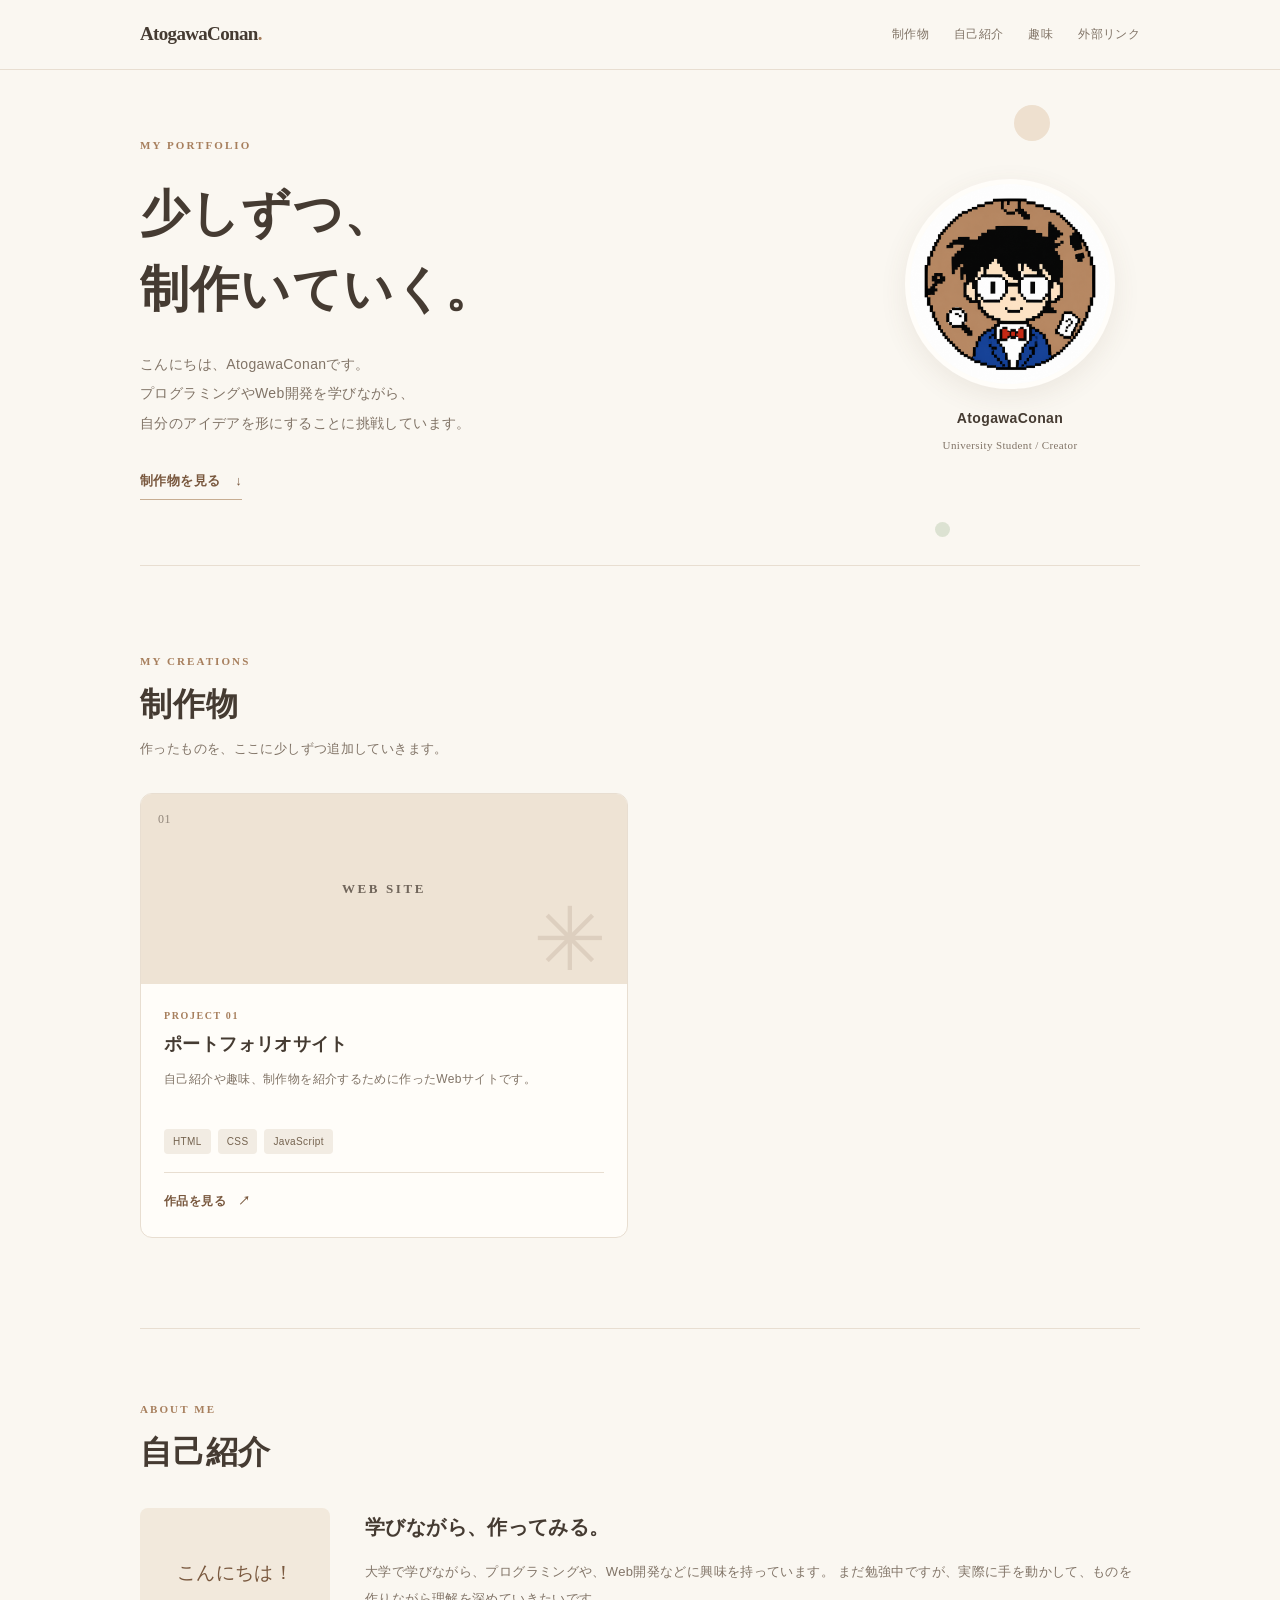
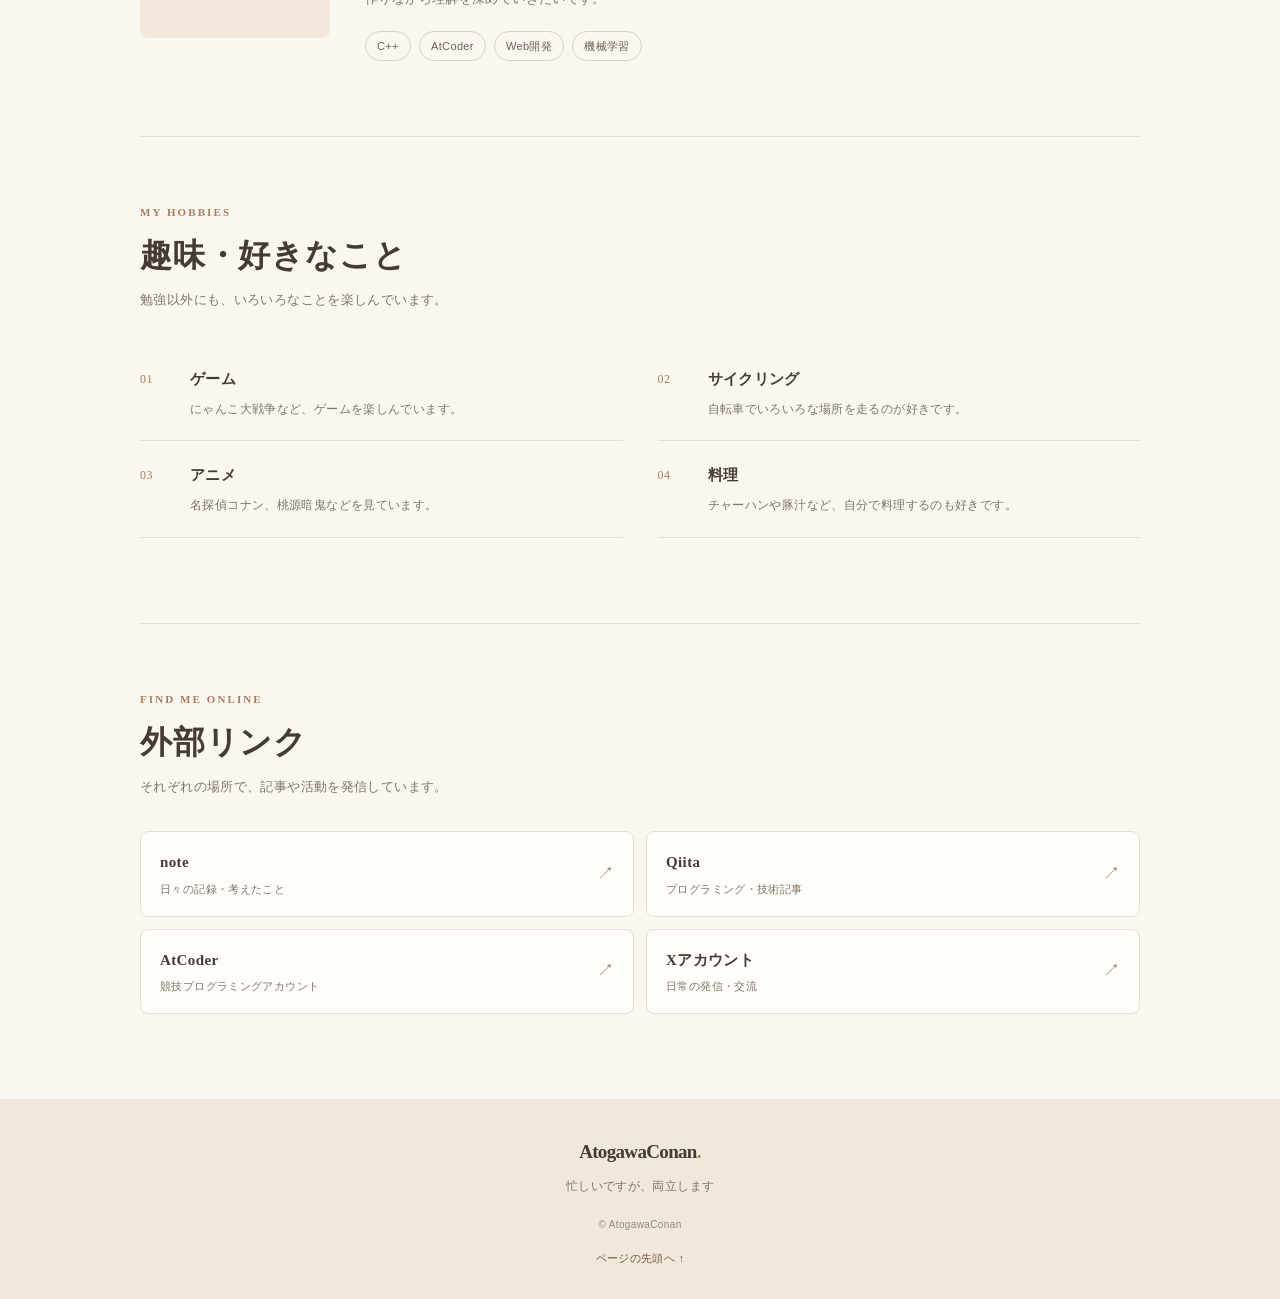
==== commit 4929db5d: "Update index.html" ====
--- a/index.html
+++ b/index.html
@@ -27,7 +27,7 @@
     <section class="hero section-wrap">
       <div class="hero-text">
         <p class="eyebrow">MY PORTFOLIO</p>
-        <h1>考えたことを、<br>少しずつ形に。</h1>
+        <h1>少しずつ、<br>制作いていく。</h1>
         <p class="hero-description">
           こんにちは、AtogawaConanです。<br>
           プログラミングやWeb開発を学びながら、<br class="desktop-only">
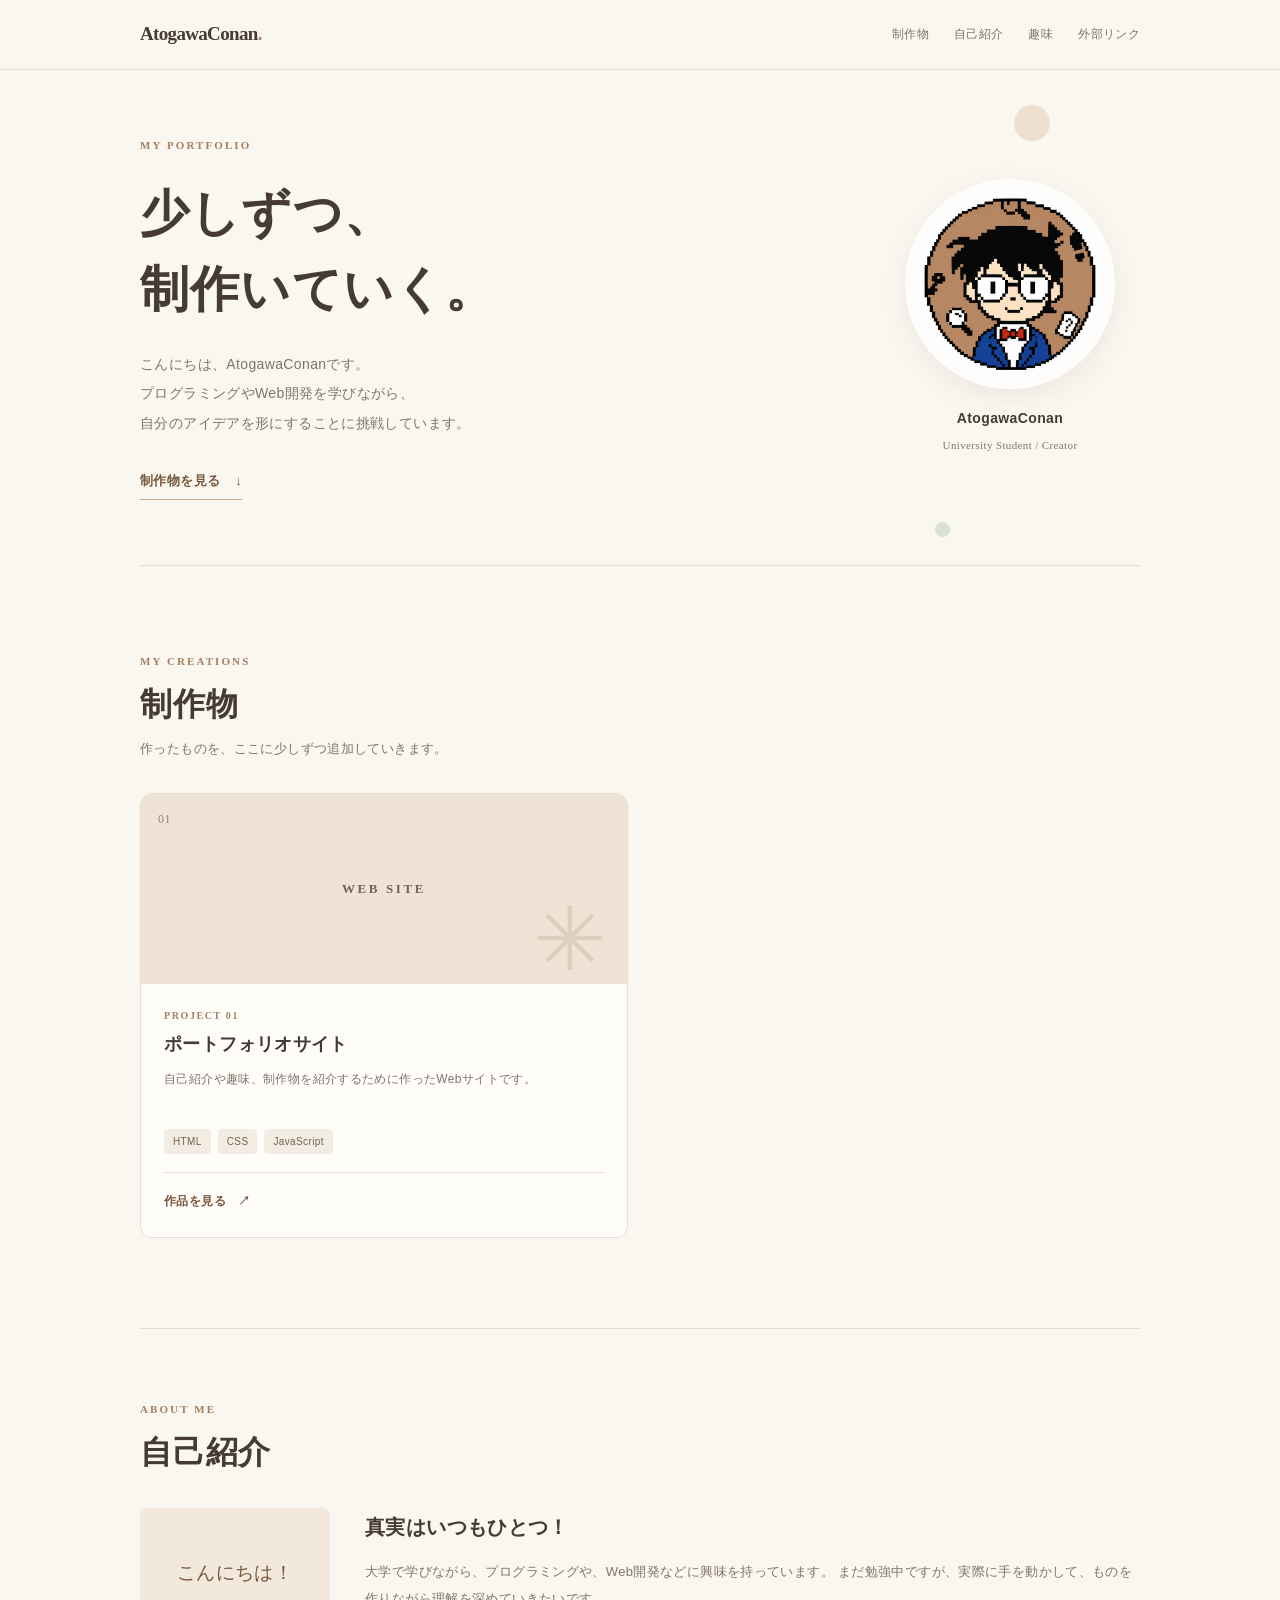
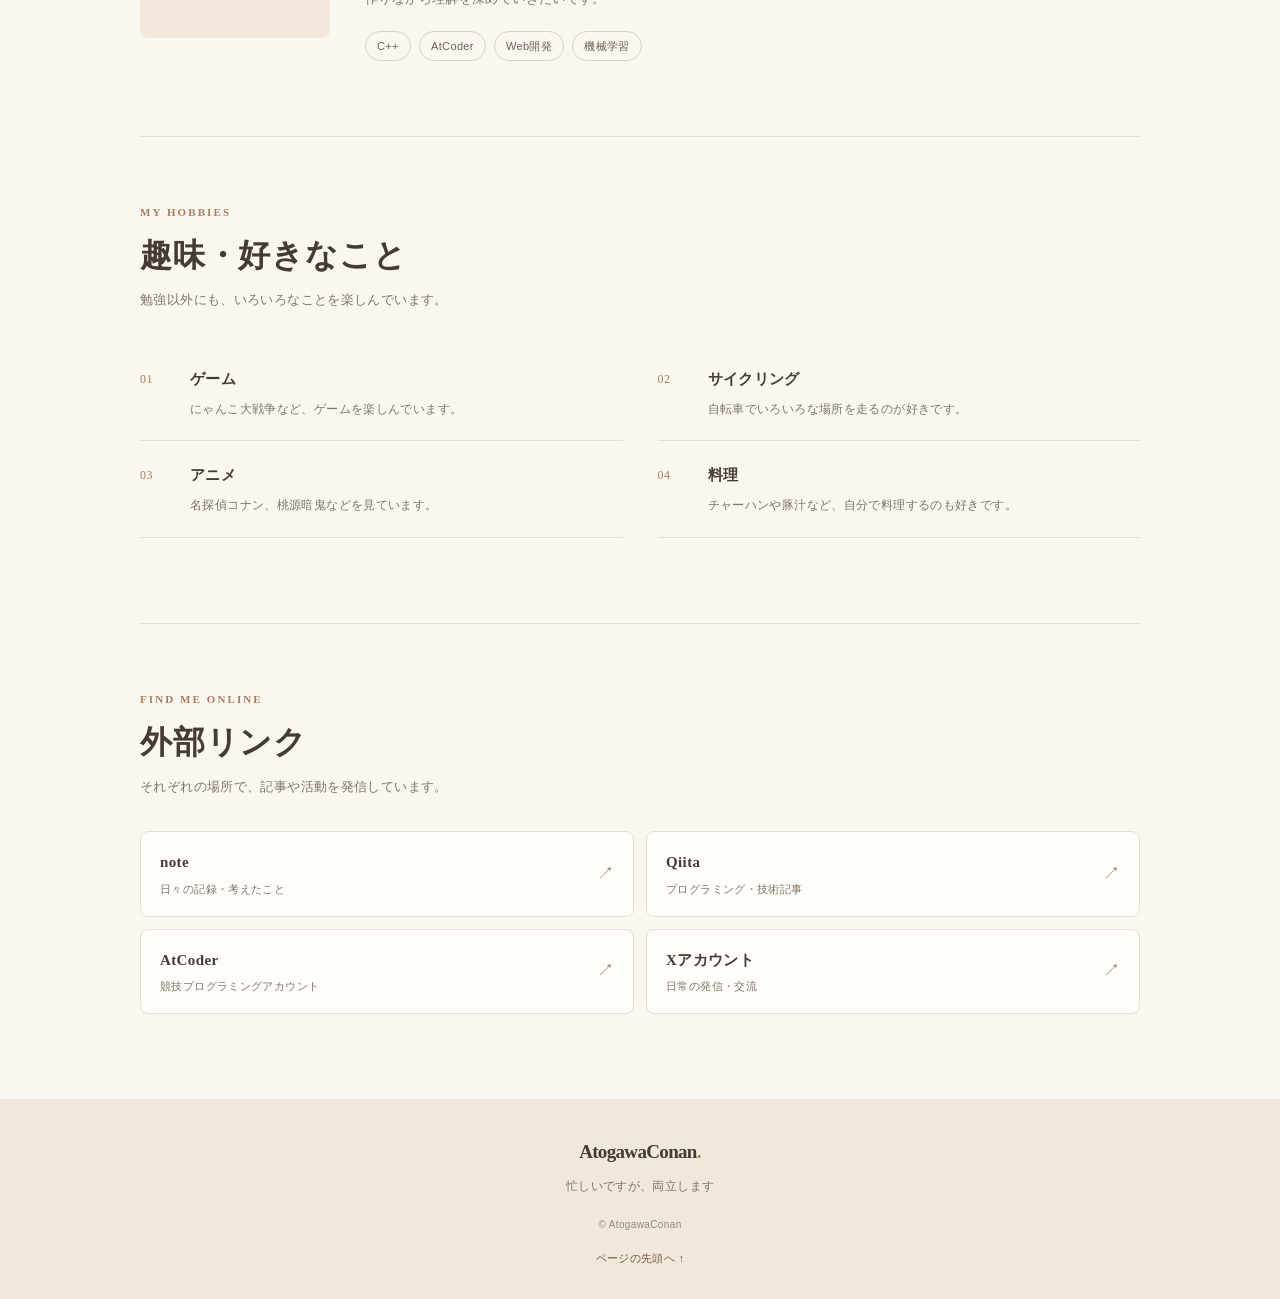
==== commit 8a26e7e4: "Update heading text in about section" ====
--- a/index.html
+++ b/index.html
@@ -70,7 +70,7 @@
       <div class="about-content">
         <div class="about-mark" aria-hidden="true">こんにちは！</div>
         <div>
-          <h3>学びながら、作ってみる。</h3>
+          <h3>真実はいつもひとつ！</h3>
           <p>
             大学で学びながら、プログラミングや、Web開発などに興味を持っています。
             まだ勉強中ですが、実際に手を動かして、ものを作りながら理解を深めていきたいです。
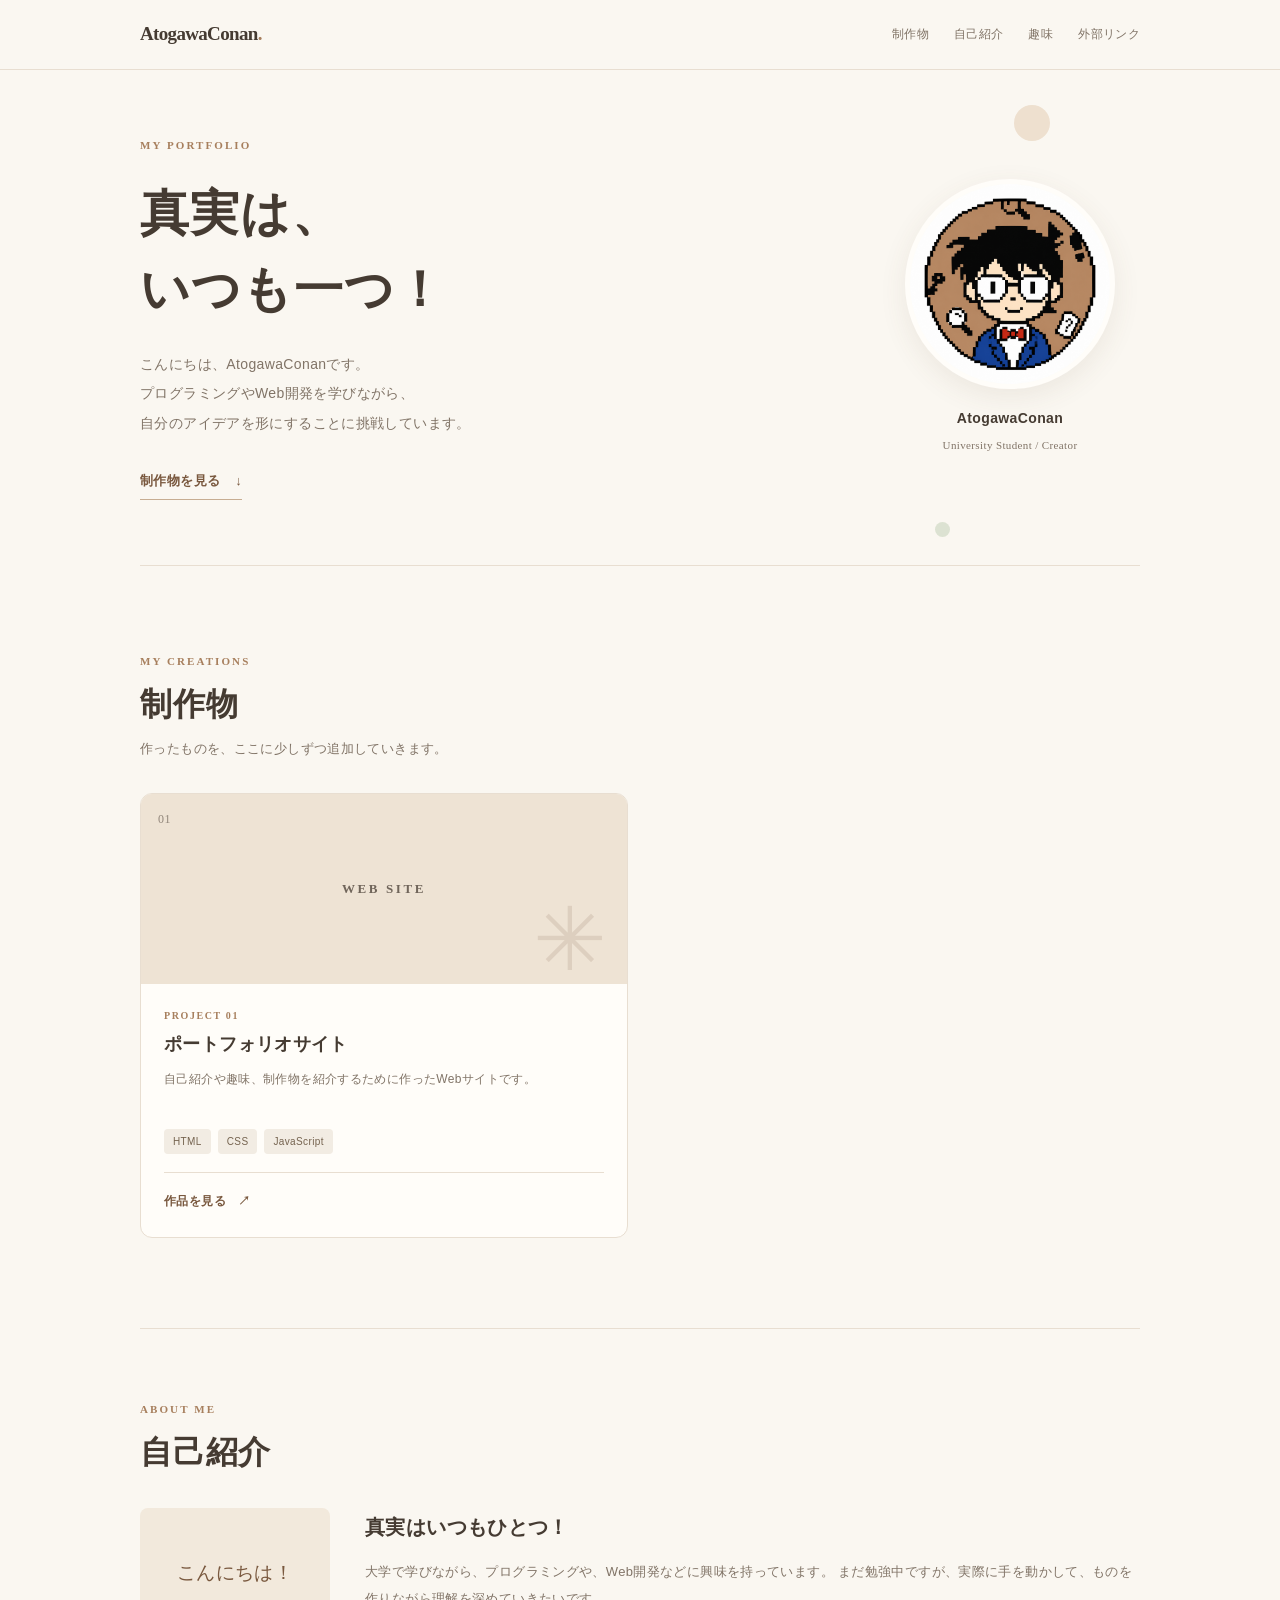
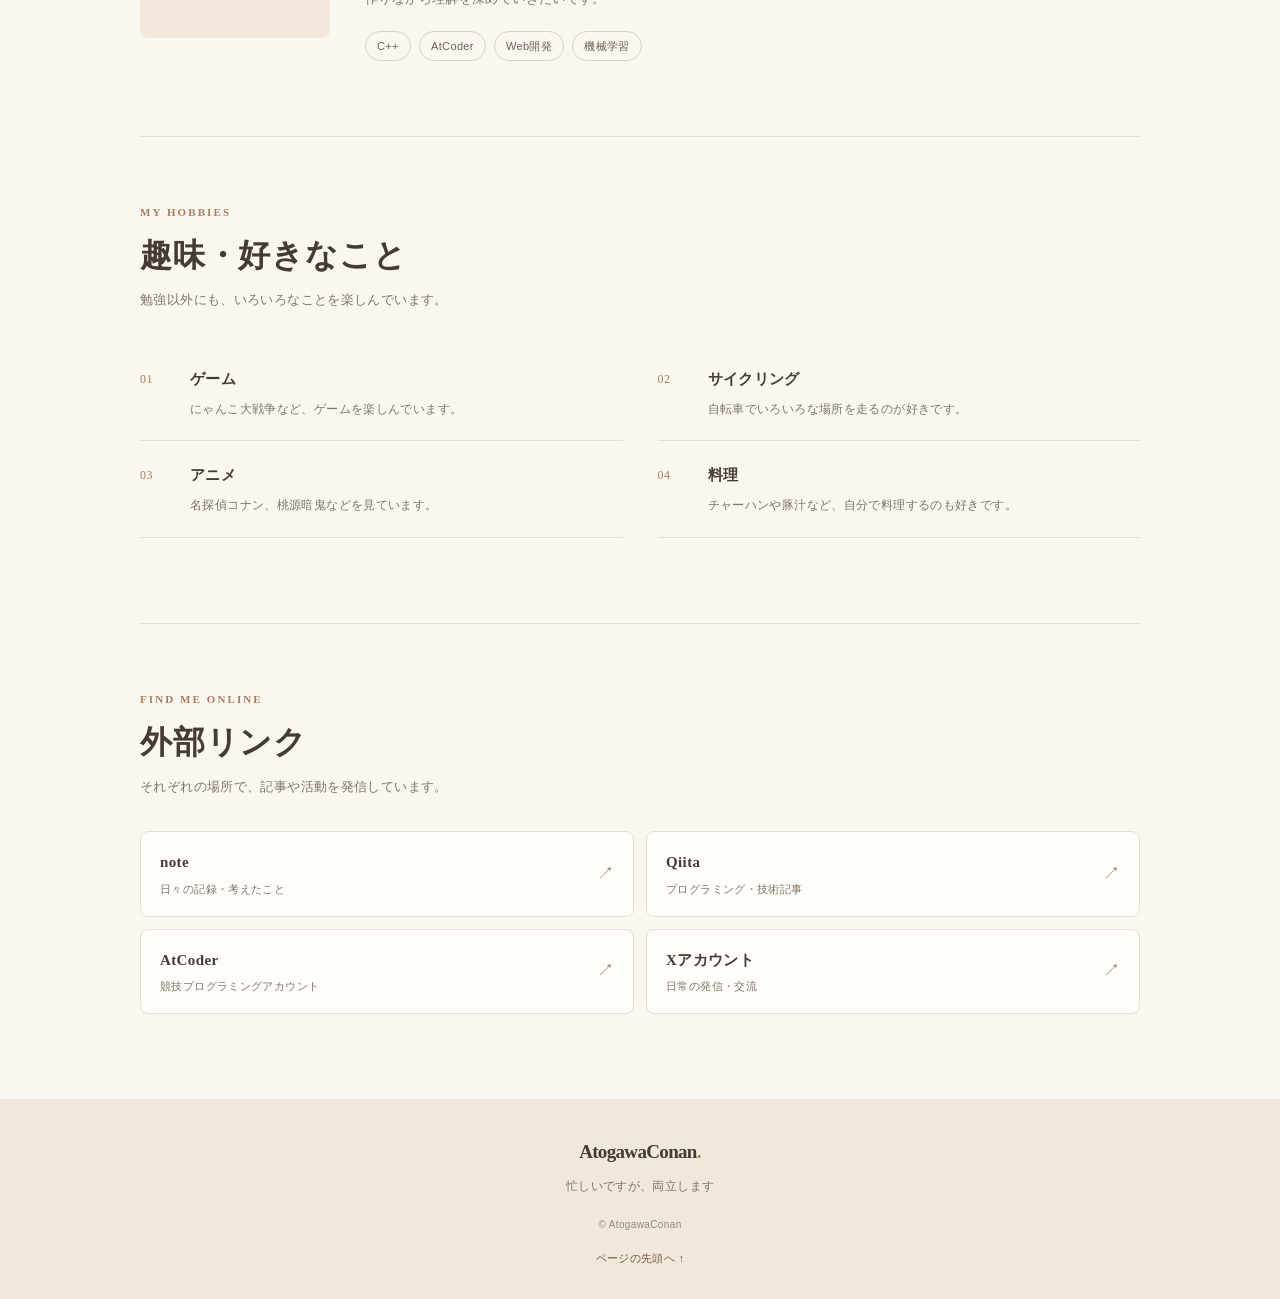
==== commit 7168c776: "Update hero section heading text" ====
--- a/index.html
+++ b/index.html
@@ -27,7 +27,7 @@
     <section class="hero section-wrap">
       <div class="hero-text">
         <p class="eyebrow">MY PORTFOLIO</p>
-        <h1>少しずつ、<br>制作いていく。</h1>
+        <h1>真実は、<br>いつも一つ！</h1>
         <p class="hero-description">
           こんにちは、AtogawaConanです。<br>
           プログラミングやWeb開発を学びながら、<br class="desktop-only">
